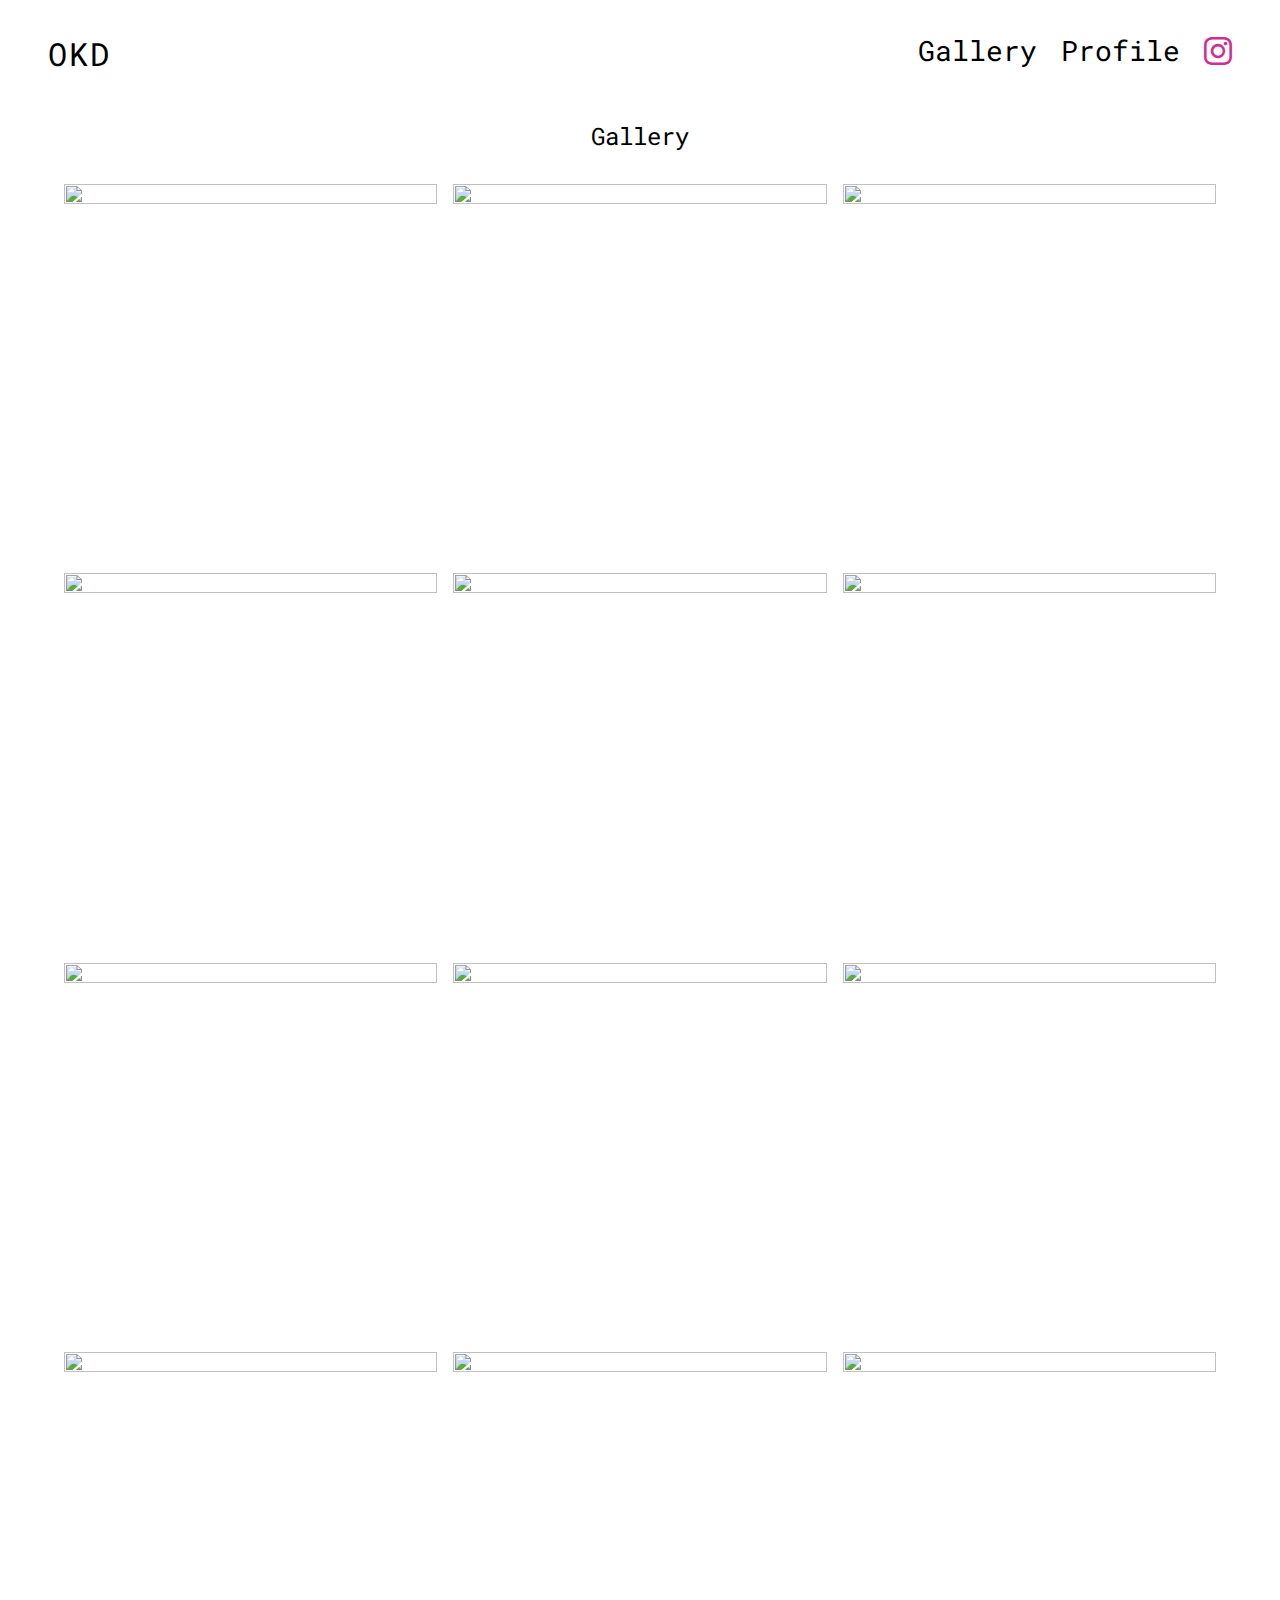
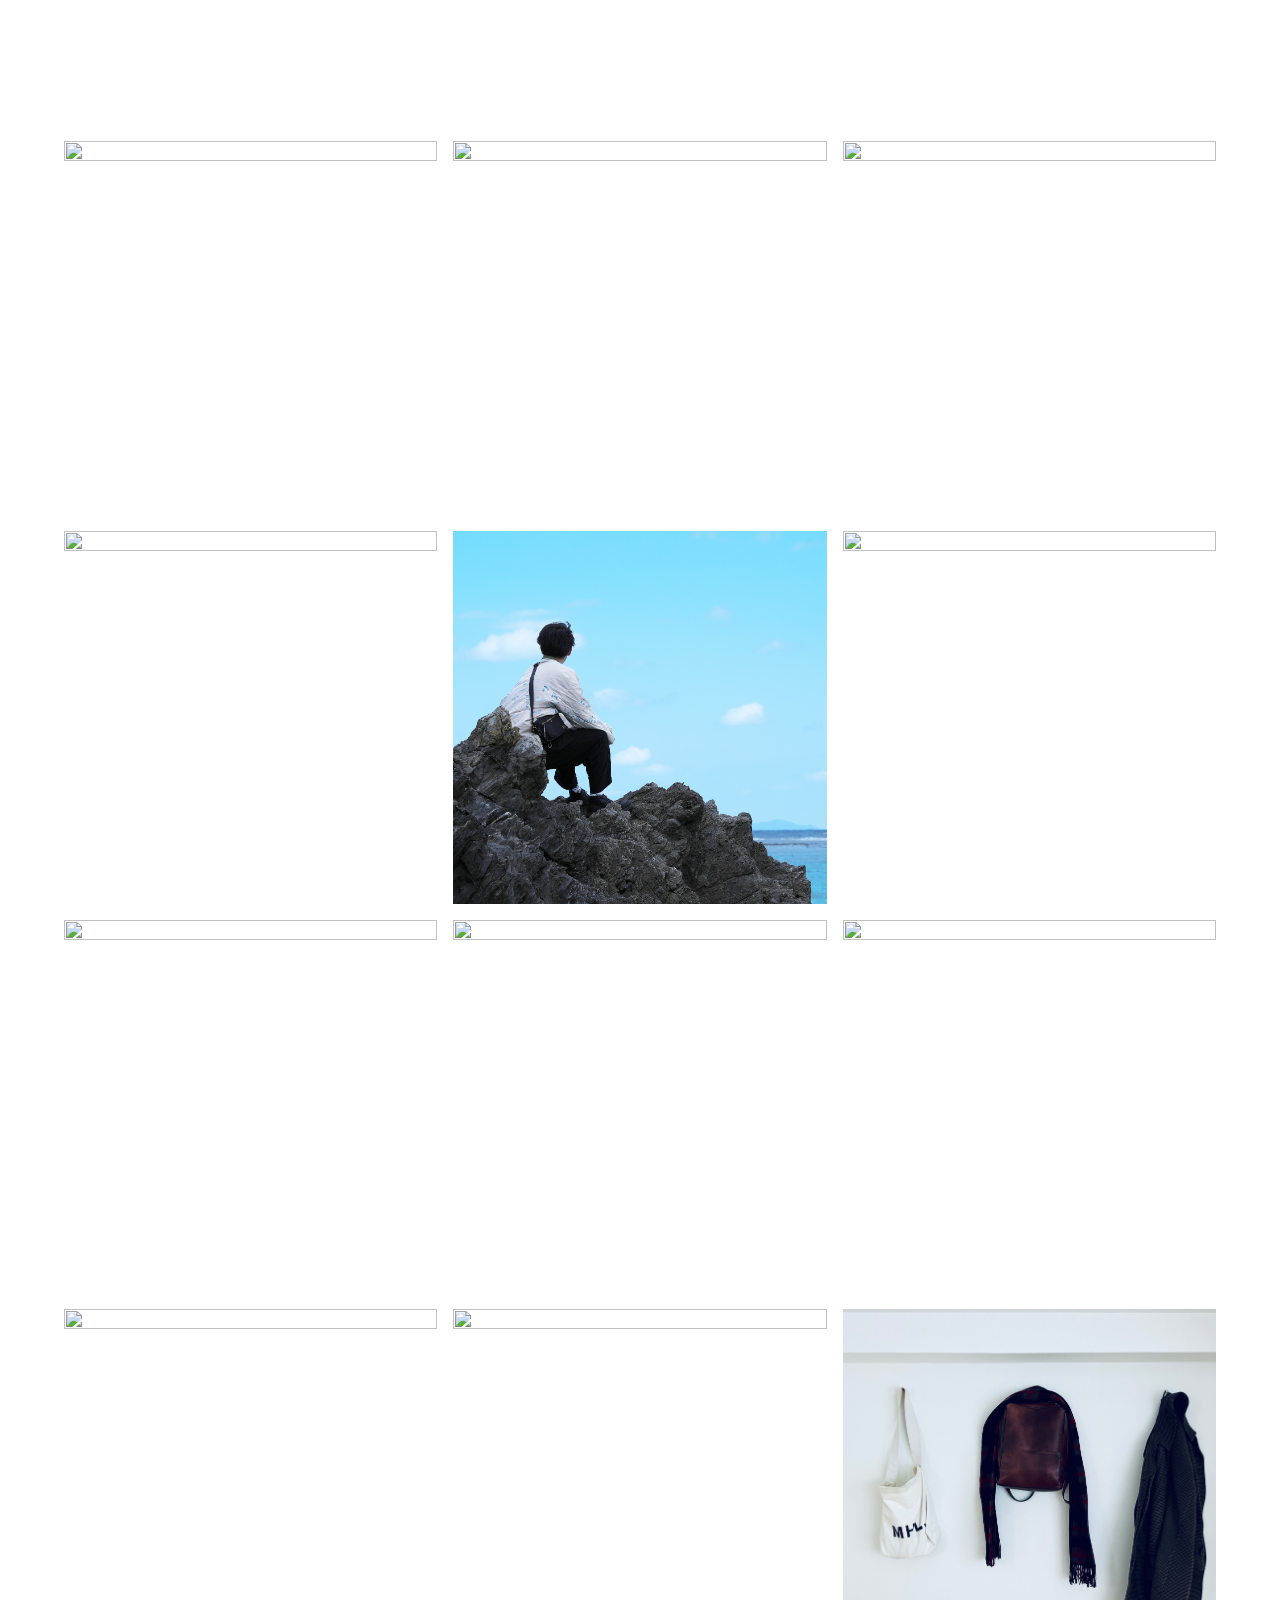
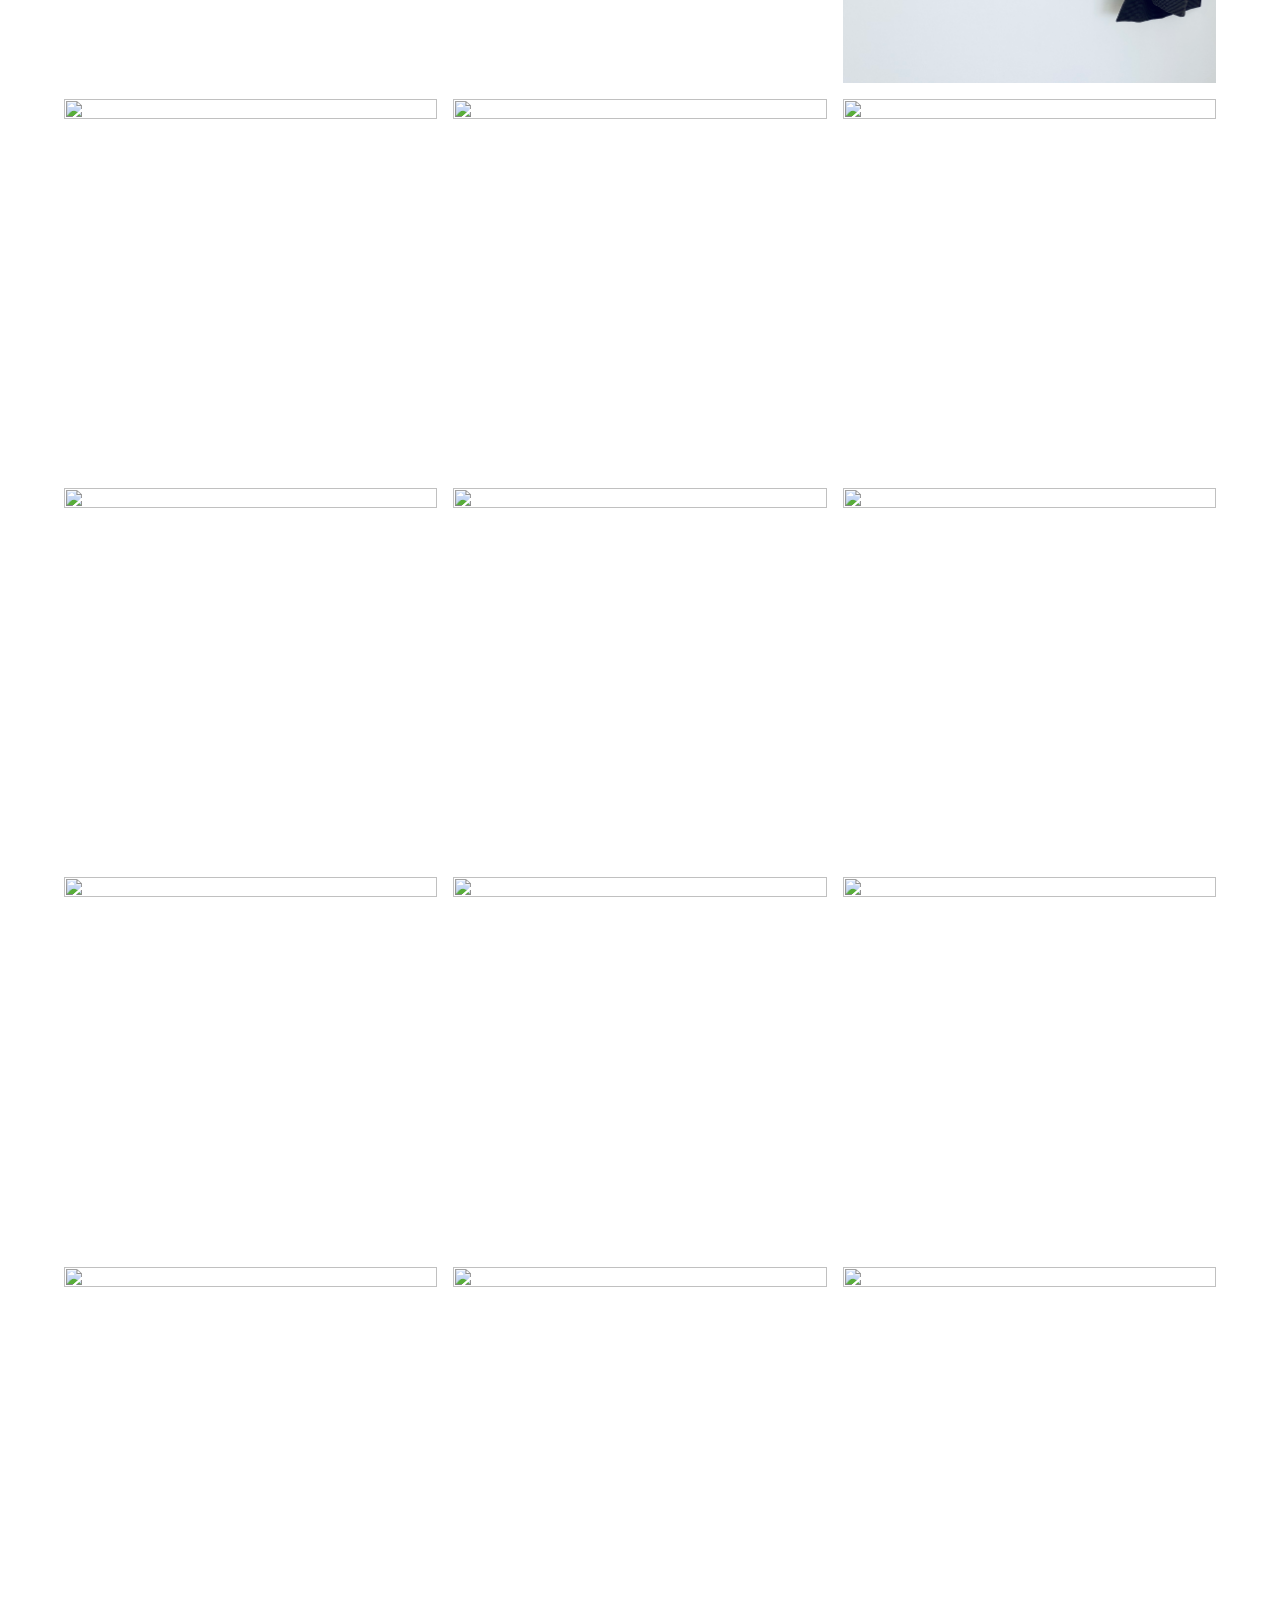
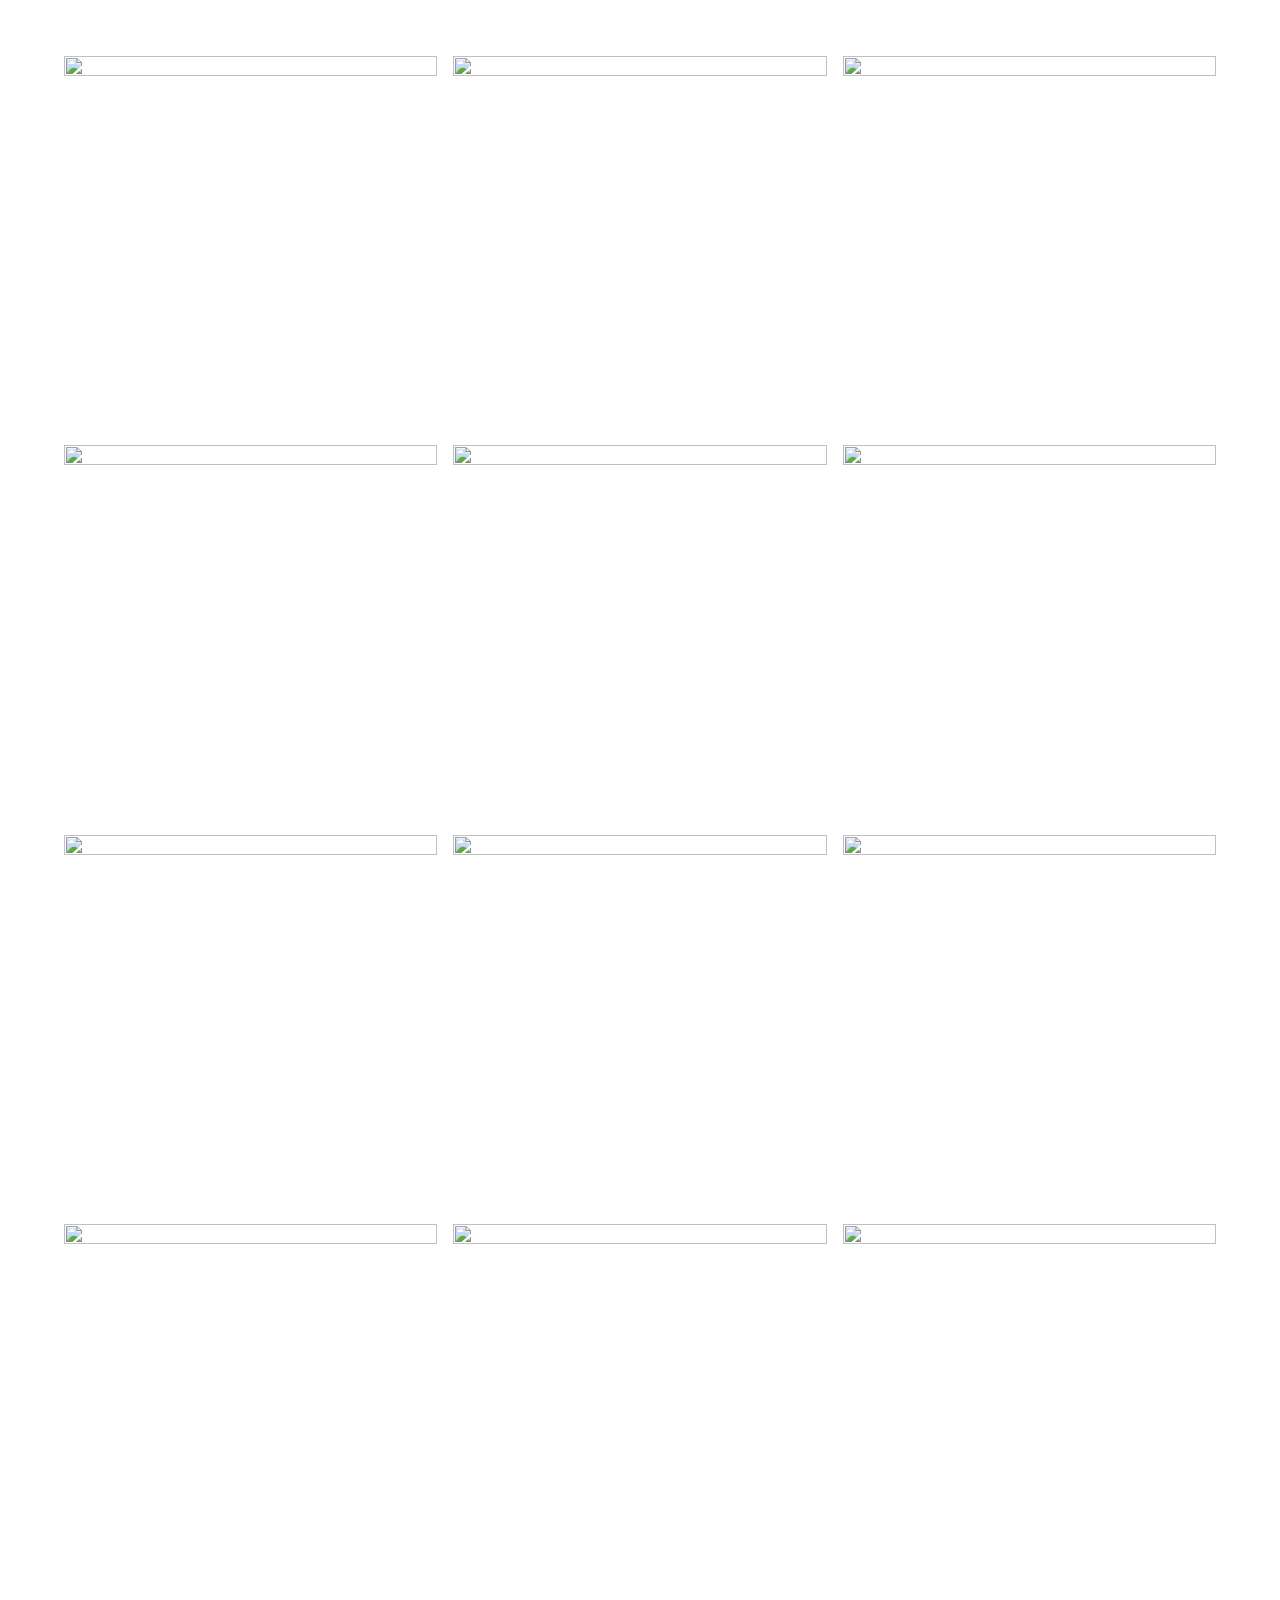
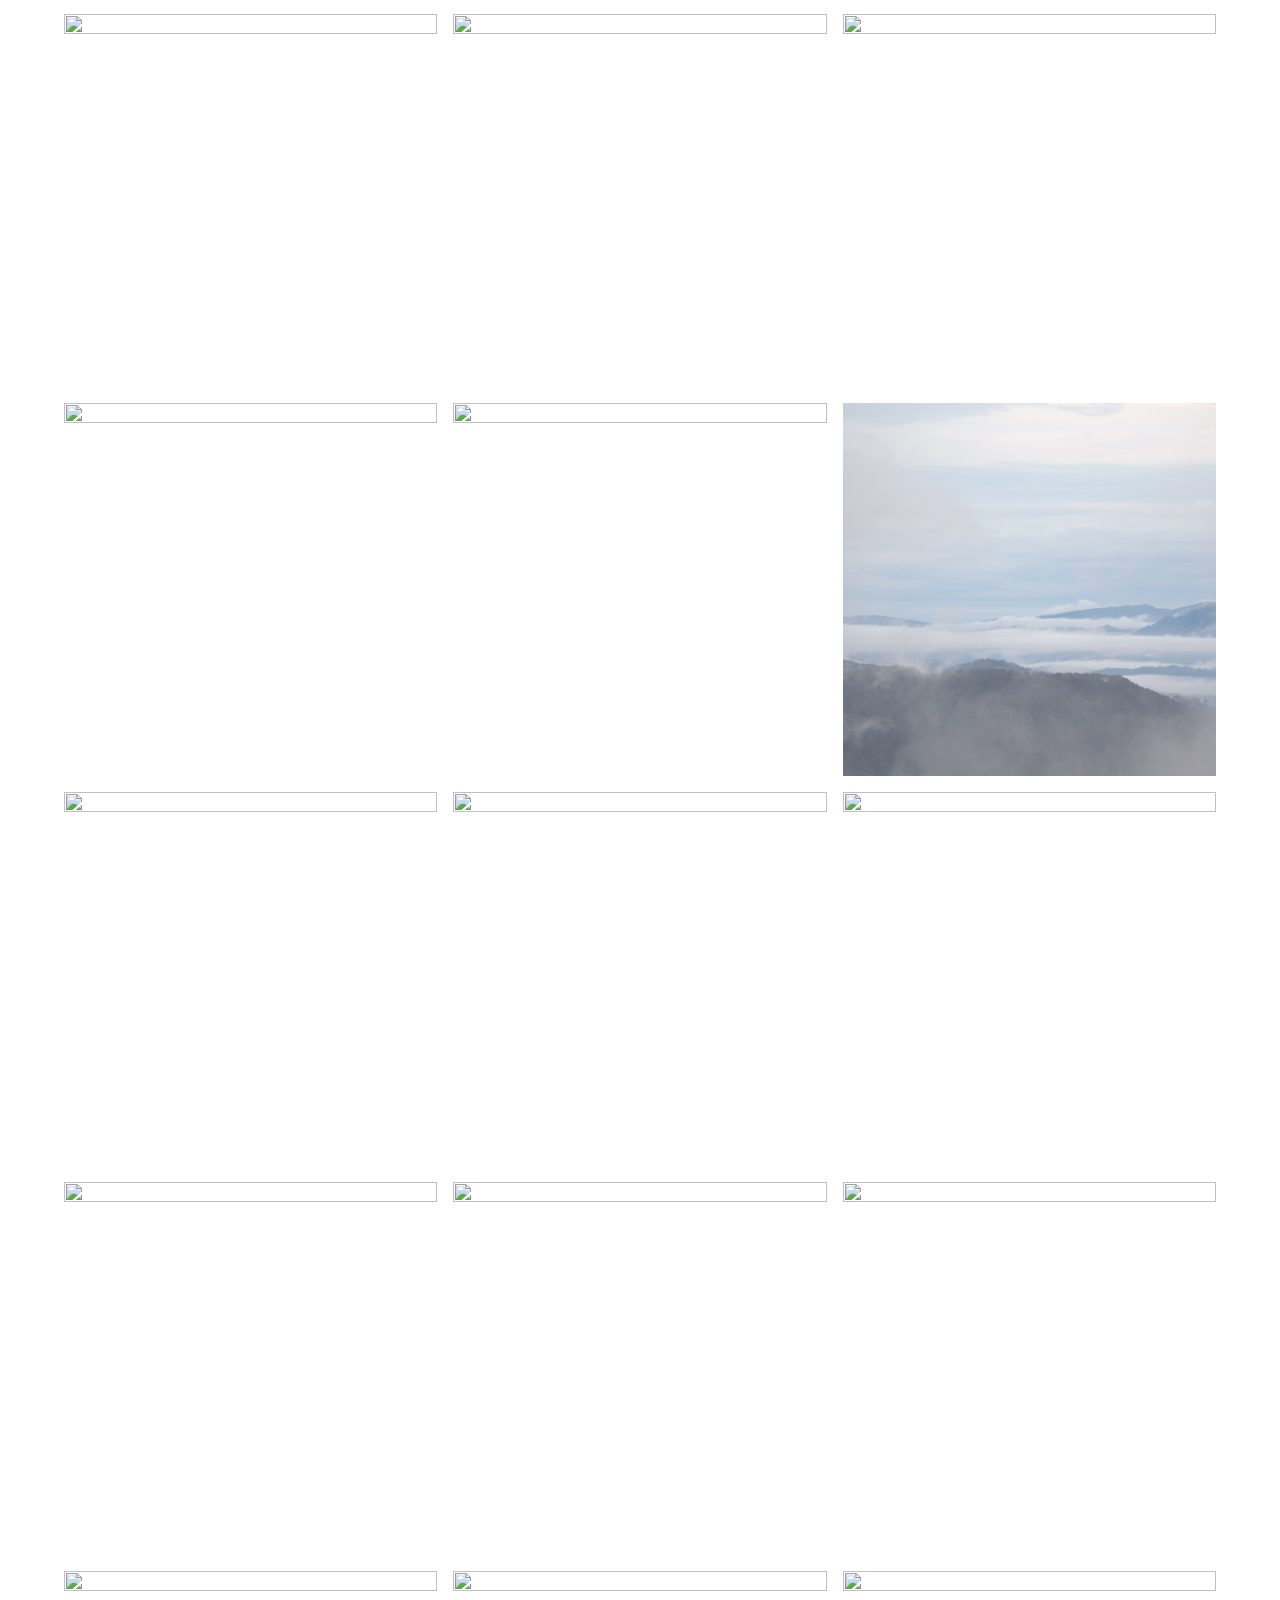
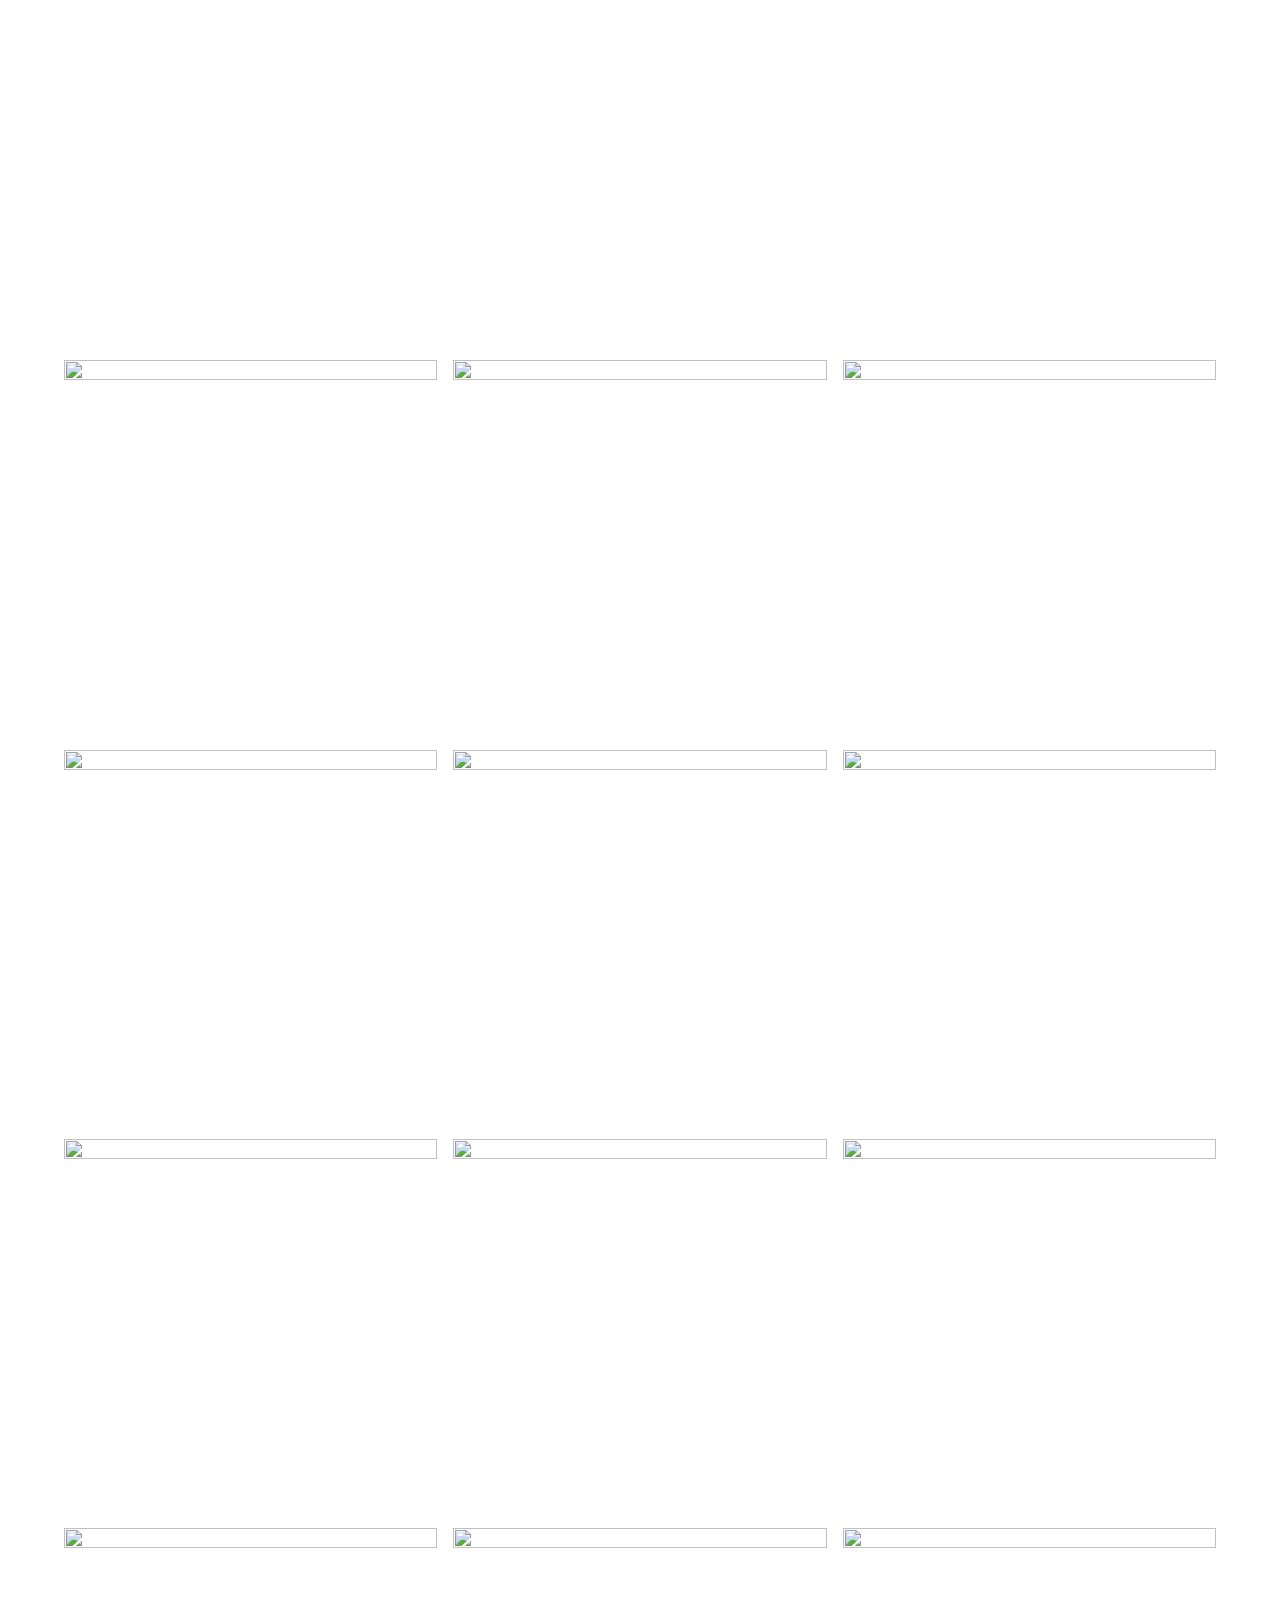
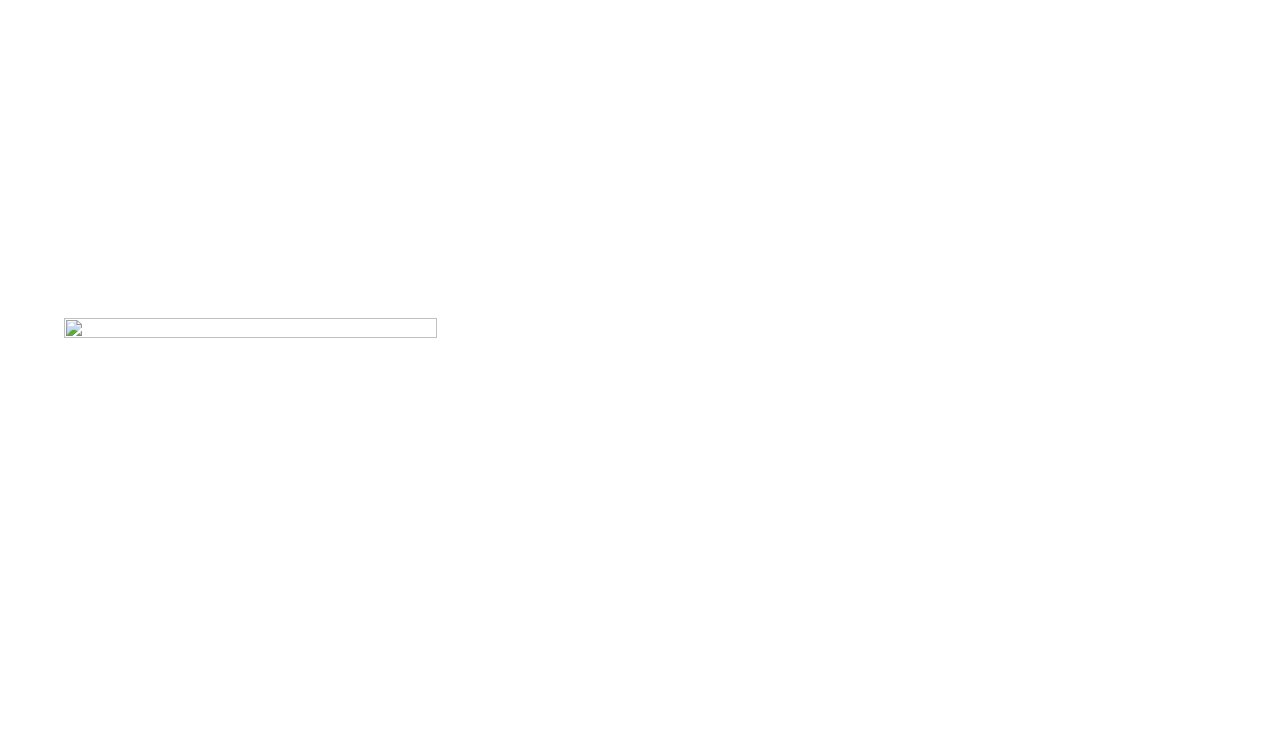
==== public/gallery.html @ 26d15e94 "Add files via upload" ====
<!DOCTYPE html>
<html lang="en">

<head>
    <meta charset="UTF-8">
    <meta http-equiv="X-UA-Compatible" content="IE=edge">
    <meta name="viewport" content="width=device-width, initial-scale=1.0">
    <link rel="stylesheet" href="https://cdn.jsdelivr.net/npm/bootstrap-icons@1.8.0/font/bootstrap-icons.css">
    <link rel="preconnect" href="https://fonts.googleapis.com">
    <link rel="preconnect" href="https://fonts.gstatic.com" crossorigin>
    <link
        href="https://fonts.googleapis.com/css2?family=Josefin+Sans&family=Roboto+Mono&family=Space+Grotesk&display=swap"
        rel="stylesheet">
    <link rel="stylesheet" href="../css/gallery.css">
    <title>OKD</title>
</head>

<body>
    <header>
        <a href="../index.html">OKD</a>
        <div class="header-right">
            <ul>
                <li><a href="gallery.html">Gallery</a></li>
                <li><a href="profile.html">Profile</a></li>
                <li><a href="https://www.instagram.com/ryogo____/" target="_blank"><i class="bi bi-instagram"></i></a>
                </li>
            </ul>
            <i class="bi bi-list" id="open"></i>
        </div>
    </header>
    <div class="overlay">
        <i class="bi bi-x" id="close"></i>
        <nav>
            <ul>
                <li><a href="gallery.html">Gallery</a></li>
                <li><a href="profile.html">Profile</a></li>
                <li><a href="https://www.instagram.com/ryogo____/" target="_blank">Instagram</a></li>
            </ul>
        </nav>
    </div>
    <div class="view-larger">
        <i class="bi bi-x" id="view-close"></i>
        <img id="img" src="">
    </div>
    <main>
        <div class="title">
            Gallery
        </div>
        <div class="items">
            <div class="item"><img src="../imgs/pic0.jpg"></div>
            <div class="item"><img src="../imgs/pic1.jpg"></div>
            <div class="item"><img src="../imgs/pic2.jpg"></div>
            <div class="item"><img src="../imgs/pic3.jpg"></div>
            <div class="item"><img src="../imgs/pic4.jpg"></div>
            <div class="item"><img src="../imgs/pic5.jpg"></div>
            <div class="item"><img src="../imgs/pic6.jpg"></div>
            <div class="item"><img src="../imgs/pic7.jpg"></div>
            <div class="item"><img src="../imgs/pic8.jpg"></div>
            <div class="item"><img src="../imgs/pic9.jpg"></div>
            <!-- <div class="item"><img src="../imgs/pic10.jpg"></div> -->
            <div class="item"><img src="../imgs/pic11.jpg"></div>
            <div class="item"><img src="../imgs/pic12.jpg"></div>
            <div class="item"><img src="../imgs/pic13.jpg"></div>
            <!-- <div class="item"><img src="../imgs/pic14.jpg"></div> -->
            <div class="item"><img src="../imgs/pic15.jpg"></div>
            <div class="item"><img src="../imgs/pic16.jpg"></div>
            <div class="item"><img src="../imgs/pic17.jpg"></div>
            <div class="item"><img src="../imgs/pic18.jpg"></div>
            <div class="item"><img src="../imgs/pic19.jpg"></div>
            <div class="item"><img src="../imgs/pic20.jpg"></div>
            <div class="item"><img src="../imgs/pic21.jpg"></div>
            <div class="item"><img src="../imgs/pic22.jpg"></div>
            <div class="item"><img src="../imgs/pic23.jpg"></div>
            <div class="item"><img src="../imgs/pic24.jpg"></div>
            <div class="item"><img src="../imgs/pic25.jpg"></div>
            <div class="item"><img src="../imgs/pic26.jpg"></div>
            <!-- <div class="item"><img src="../imgs/pic27.jpg"></div> -->
            <div class="item"><img src="../imgs/pic28.jpg"></div>
            <div class="item"><img src="../imgs/pic29.jpg"></div>
            <div class="item"><img src="../imgs/pic30.jpg"></div>
            <div class="item"><img src="../imgs/pic31.jpg"></div>
            <div class="item"><img src="../imgs/pic32.jpg"></div>
            <div class="item"><img src="../imgs/pic33.jpg"></div>
            <div class="item"><img src="../imgs/pic34.jpg"></div>
            <div class="item"><img src="../imgs/pic35.jpg"></div>
            <div class="item"><img src="../imgs/pic36.jpg"></div>
            <div class="item"><img src="../imgs/pic37.jpg"></div>
            <div class="item"><img src="../imgs/pic38.jpg"></div>
            <!-- <div class="item"><img src="../imgs/pic39.jpg"></div> -->
            <div class="item"><img src="../imgs/pic40.jpg"></div>
            <div class="item"><img src="../imgs/pic41.jpg"></div>
            <div class="item"><img src="../imgs/pic42.jpg"></div>
            <div class="item"><img src="../imgs/pic43.jpg"></div>
            <div class="item"><img src="../imgs/pic44.jpg"></div>
            <div class="item"><img src="../imgs/pic45.jpg"></div>
            <div class="item"><img src="../imgs/pic46.jpg"></div>
            <div class="item"><img src="../imgs/pic47.jpg"></div>
            <!-- <div class="item"><img src="../imgs/pic48.jpg"></div> -->
            <div class="item"><img src="../imgs/pic49.jpg"></div>
            <div class="item"><img src="../imgs/pic50.jpg"></div>
            <div class="item"><img src="../imgs/pic51.jpg"></div>
            <div class="item"><img src="../imgs/pic52.jpg"></div>
            <div class="item"><img src="../imgs/pic53.jpg"></div>
            <div class="item"><img src="../imgs/pic54.jpg"></div>
            <div class="item"><img src="../imgs/pic55.jpg"></div>
            <div class="item"><img src="../imgs/pic56.jpg"></div>
            <div class="item"><img src="../imgs/pic57.jpg"></div>
            <!-- <div class="item"><img src="../imgs/pic58.jpg"></div> -->
            <div class="item"><img src="../imgs/pic59.jpg"></div>
            <div class="item"><img src="../imgs/pic60.jpg"></div>
            <div class="item"><img src="../imgs/pic61.jpg"></div>
            <div class="item"><img src="../imgs/pic62.jpg"></div>
            <div class="item"><img src="../imgs/pic63.jpg"></div>
            <div class="item"><img src="../imgs/pic64.jpg"></div>
            <div class="item"><img src="../imgs/pic65.jpg"></div>
            <div class="item"><img src="../imgs/pic66.jpg"></div>
            <div class="item"><img src="../imgs/pic67.jpg"></div>
            <div class="item"><img src="../imgs/pic68.jpg"></div>
            <div class="item"><img src="../imgs/pic69.jpg"></div>
            <div class="item"><img src="../imgs/pic70.jpg"></div>
            <div class="item"><img src="../imgs/pic71.jpg"></div>
            <div class="item"><img src="../imgs/pic72.jpg"></div>
            <div class="item"><img src="../imgs/pic73.jpg"></div>
            <div class="item"><img src="../imgs/pic74.jpg"></div>
            <div class="item"><img src="../imgs/pic75.jpg"></div>
            <div class="item"><img src="../imgs/pic76.jpg"></div>
            <div class="item"><img src="../imgs/pic77.jpg"></div>
            <div class="item"><img src="../imgs/pic78.jpg"></div>
            <div class="item"><img src="../imgs/pic79.jpg"></div>
            <div class="item"><img src="../imgs/pic80.jpg"></div>
            <div class="item"><img src="../imgs/pic81.jpg"></div>
        </div>
    </main>
    <script src="../js/gallery.js"></script>
</body>

</html>
---- css/gallery.css ----
@charset "utf-8";

/* common */

* {
    margin: 0;
    box-sizing: border-box;
    list-style: none;
    text-decoration: none;
    color: black;
    padding: 0;
    /* background: #ebe5e5; */
}

body {
    font-family: 'Roboto Mono', monospace;
}

/* header */

header a,
header i {
    font-size: 32px;
}

header {
    height: 120px;
    padding: 32px 48px;
    display: flex;
    justify-content: space-between;
}

.header-right ul a,
.header-right ul i {
    font-size: 28px;
}

header>a {
    letter-spacing: 2px;
}

/* .bi-list {
    border-radius: 71px;
    box-shadow: 13px 13px 26px #cac5c5, -13px -13px 26px #fff;
} */

/* overlay */

.overlay {
    position: fixed;
    top: 0;
    bottom: 0;
    right: 0;
    left: 0;
    background: rgba(255, 255, 255, 0.95);
    text-align: center;
    padding: 64px;
    z-index: 2;
    opacity: 0;
    pointer-events: none;
}

.overlay.show {
    opacity: 1;
    pointer-events: auto;
}

.overlay #close {
    position: absolute;
    top: 16px;
    right: 16px;
    font-size: 48px;
    cursor: pointer;
}

#open.hide {
    display: none;
}

ul {
    margin-top: 128px;
    font-size: 24px;
}

li+li {
    margin-top: 32px;
}

.overlay li {
    opacity: 0;
    transform: translateY(16px);
    transition: opacity .3s, transform .3s;
}

.overlay.show li {
    opacity: 1;
    transform: none;
}

.overlay.show li:nth-child(1) {
    transition-delay: .1s;
}

.overlay.show li:nth-child(2) {
    transition-delay: .2s;
}

.overlay.show li:nth-child(3) {
    transition-delay: .3s;
}

/* pc-menu */
.header-right>ul {
    display: none;
}

/* view larger */
.view-larger {
    display: flex;
    justify-content: center;
    align-items: center;
    position: fixed;
    top: 0;
    bottom: 0;
    right: 0;
    left: 0;
    background: rgba(255, 255, 255, 0.95);
    text-align: center;
    padding: 16px;
    z-index: 2;
    opacity: 0;
    pointer-events: none;
}

.view-larger.show {
    opacity: 1;
    pointer-events: auto;
}

.view-larger img {
    width: 100%;
    cursor: pointer;
}

.view-larger #view-close {
    position: absolute;
    top: 16px;
    right: 16px;
    font-size: 48px;
    cursor: pointer;
}

/* main */
.title {
    text-align: center;
    font-size: 24px;
}

.items {
    display: grid;
    grid-template-columns: 1fr 1fr 1fr;
    gap: 1px;
    padding: 32px 0;
}

.items img {
    width: 100%;
    aspect-ratio: 1 / 1;
    object-fit: cover;
    vertical-align: bottom;
}

.item:hover {
    opacity: 0.8;
}

@media (width >=800px) {
    .header-right>ul {
        display: flex;
    }

    #open,
    #close {
        display: none;
    }

    ul,
    li {
        margin: 0;
        padding: 0;
    }

    li+li {
        margin-top: 0;
        margin-left: 24px;
    }

    .bi-instagram {
        color: #CF2E92;
    }

    main {
        width: calc(100% - 128px);
        margin: 0 auto;
        padding-bottom: 32px;
        max-width: 1200px;
    }

    li:hover {
        opacity: 0.5;
    }

    .items {
        gap: 16px;
    }

    .view-larger img {
        max-width: 1600px;
    }
}
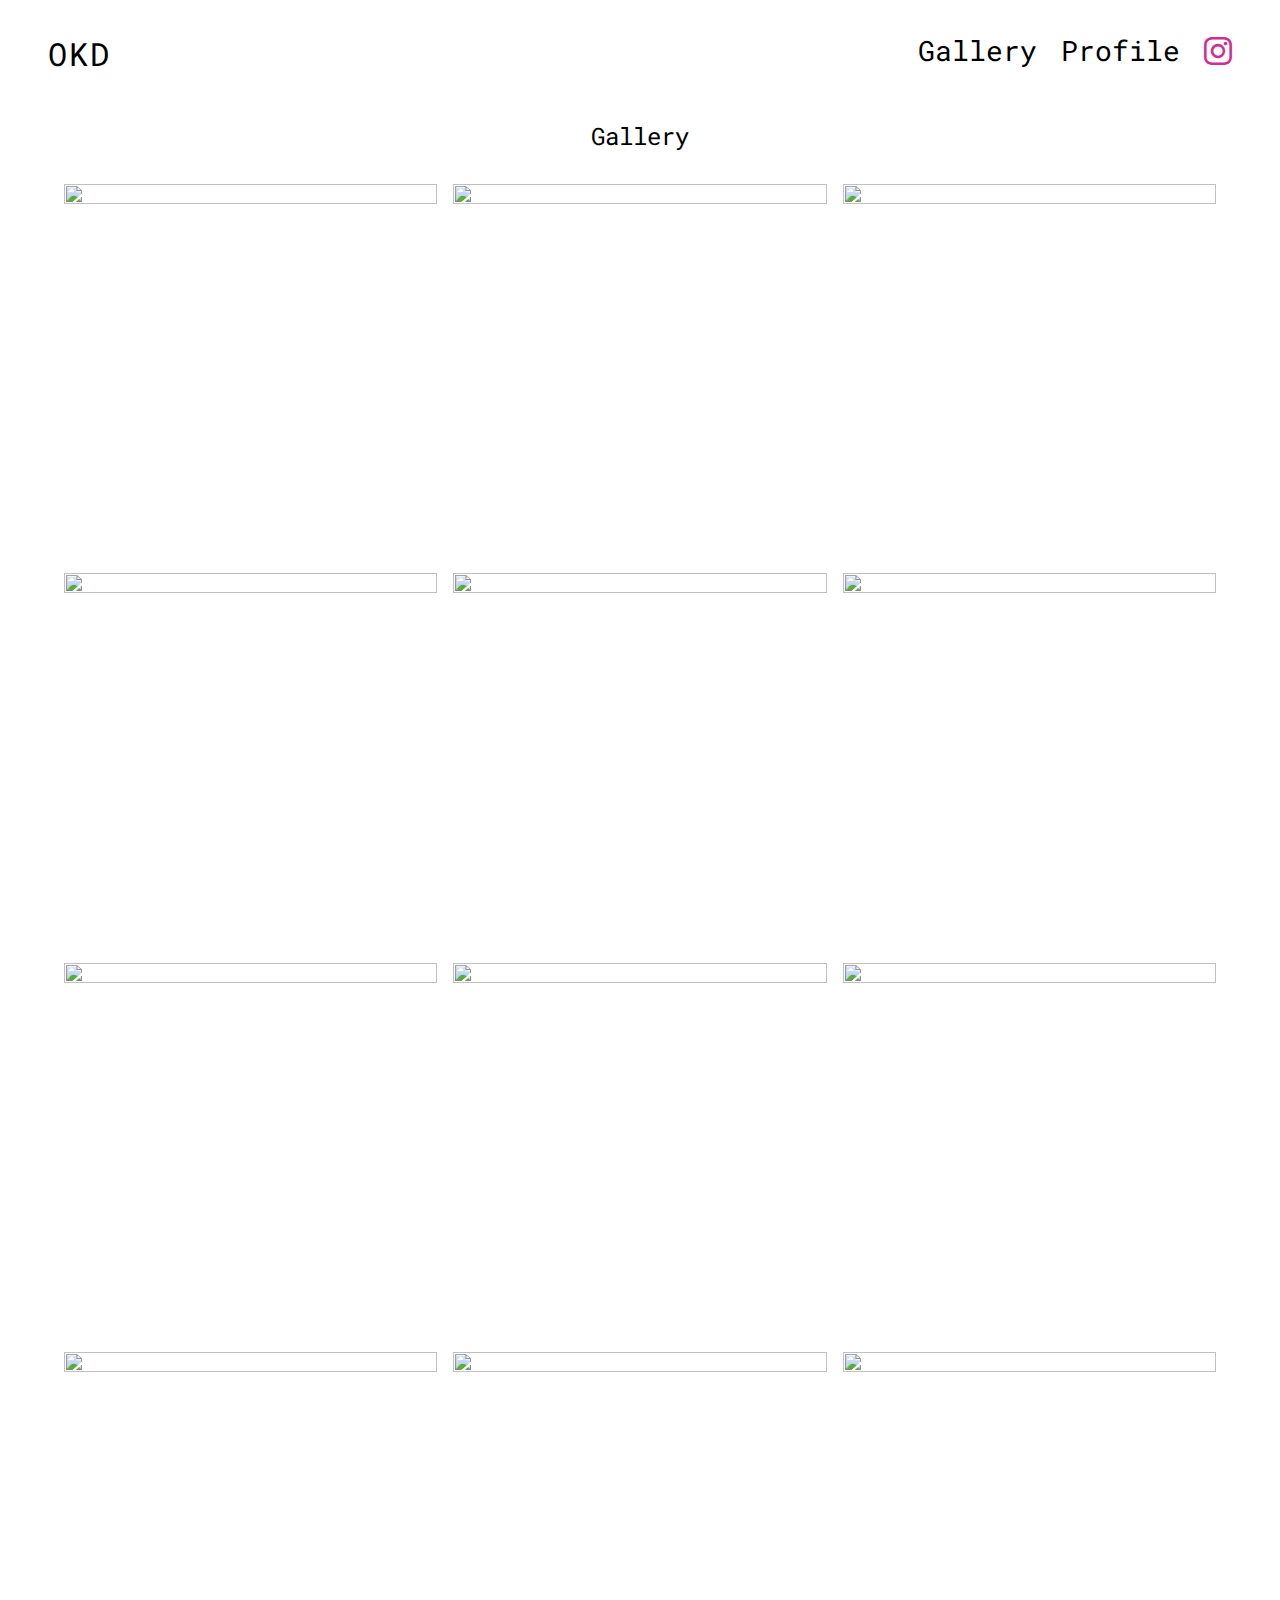
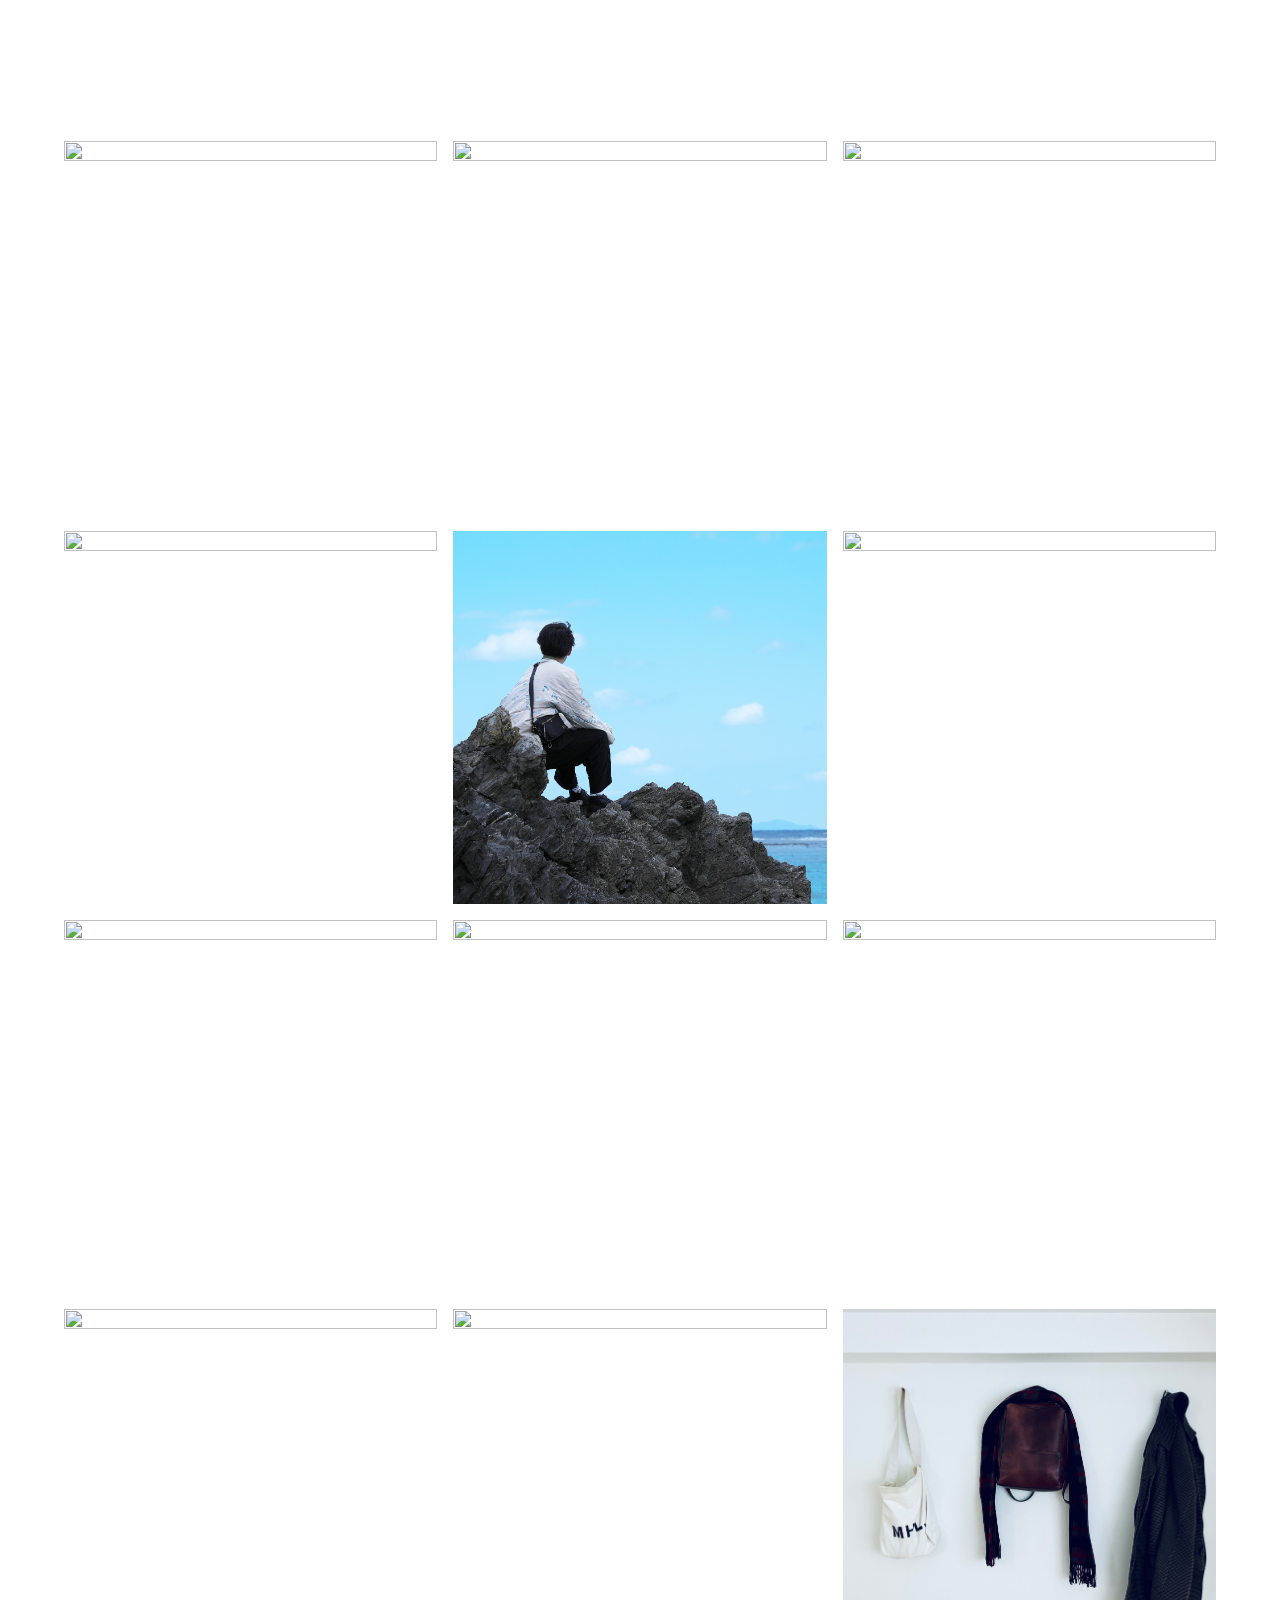
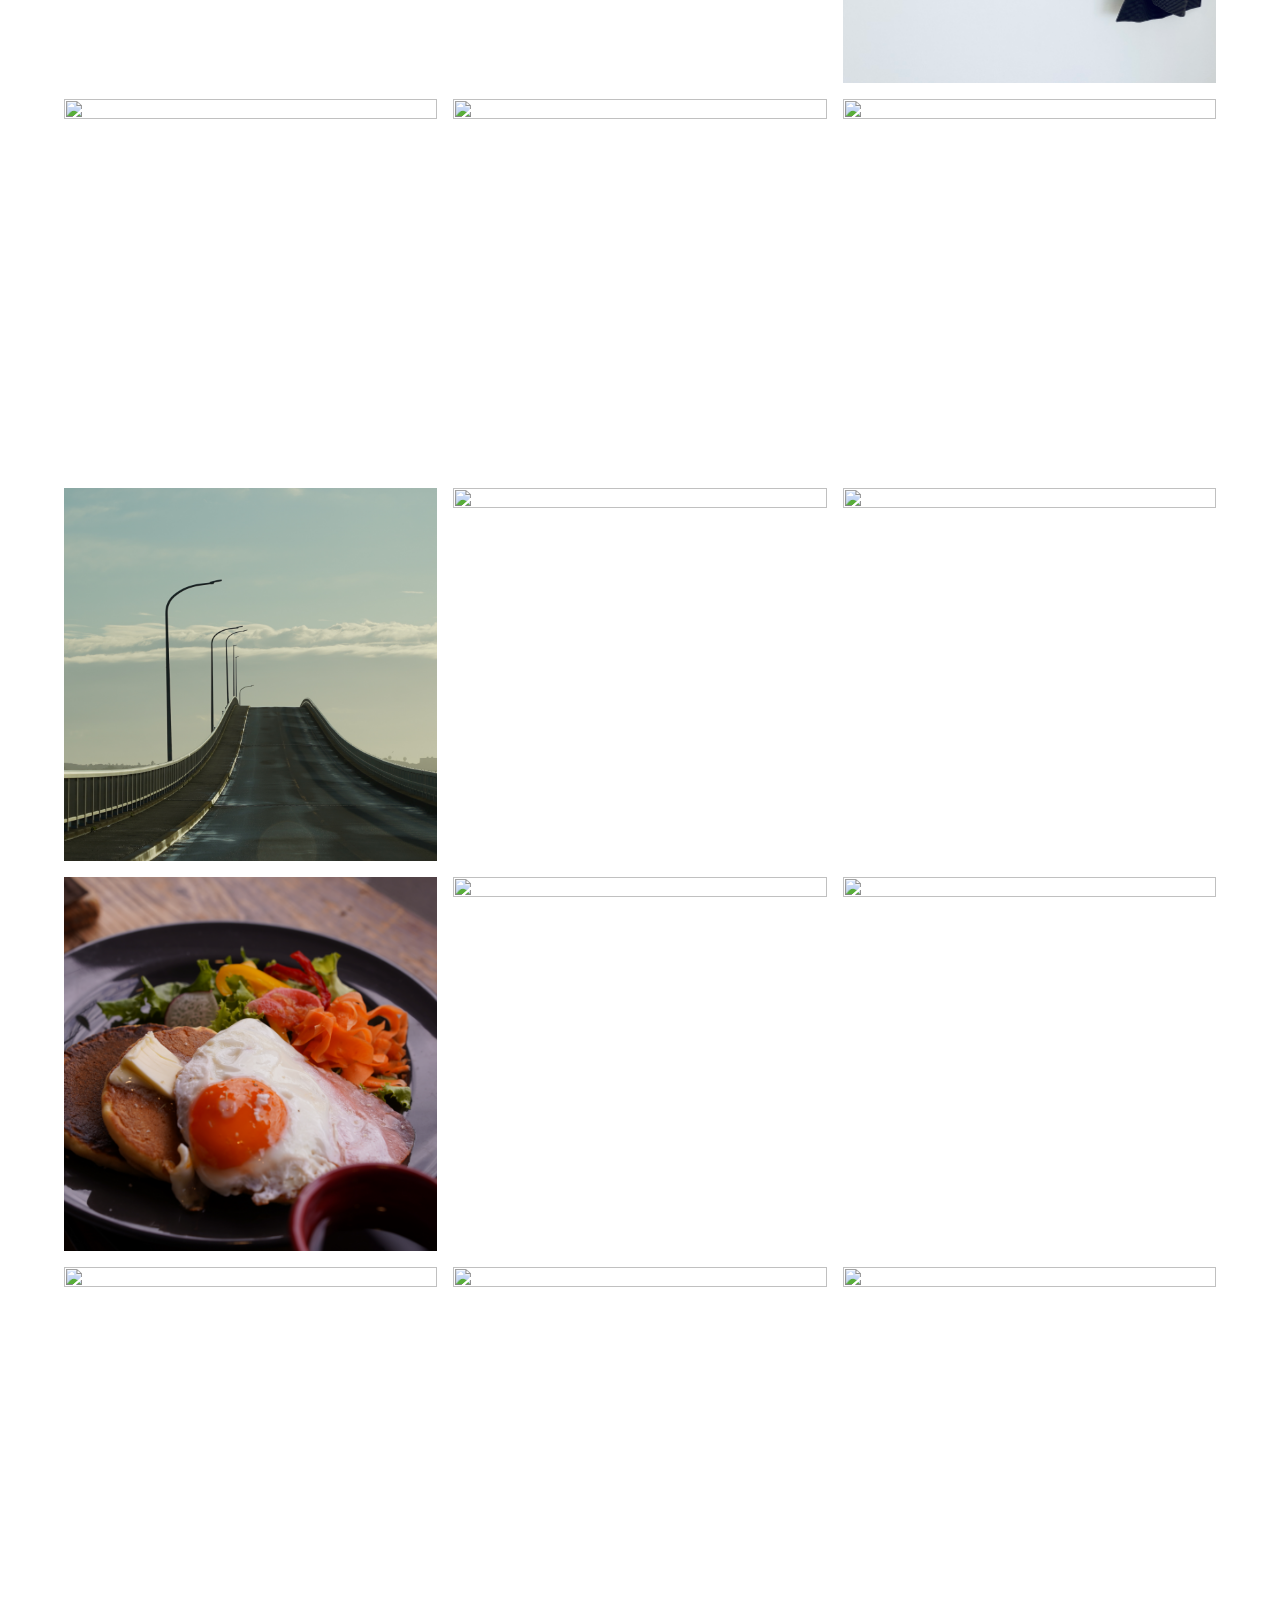
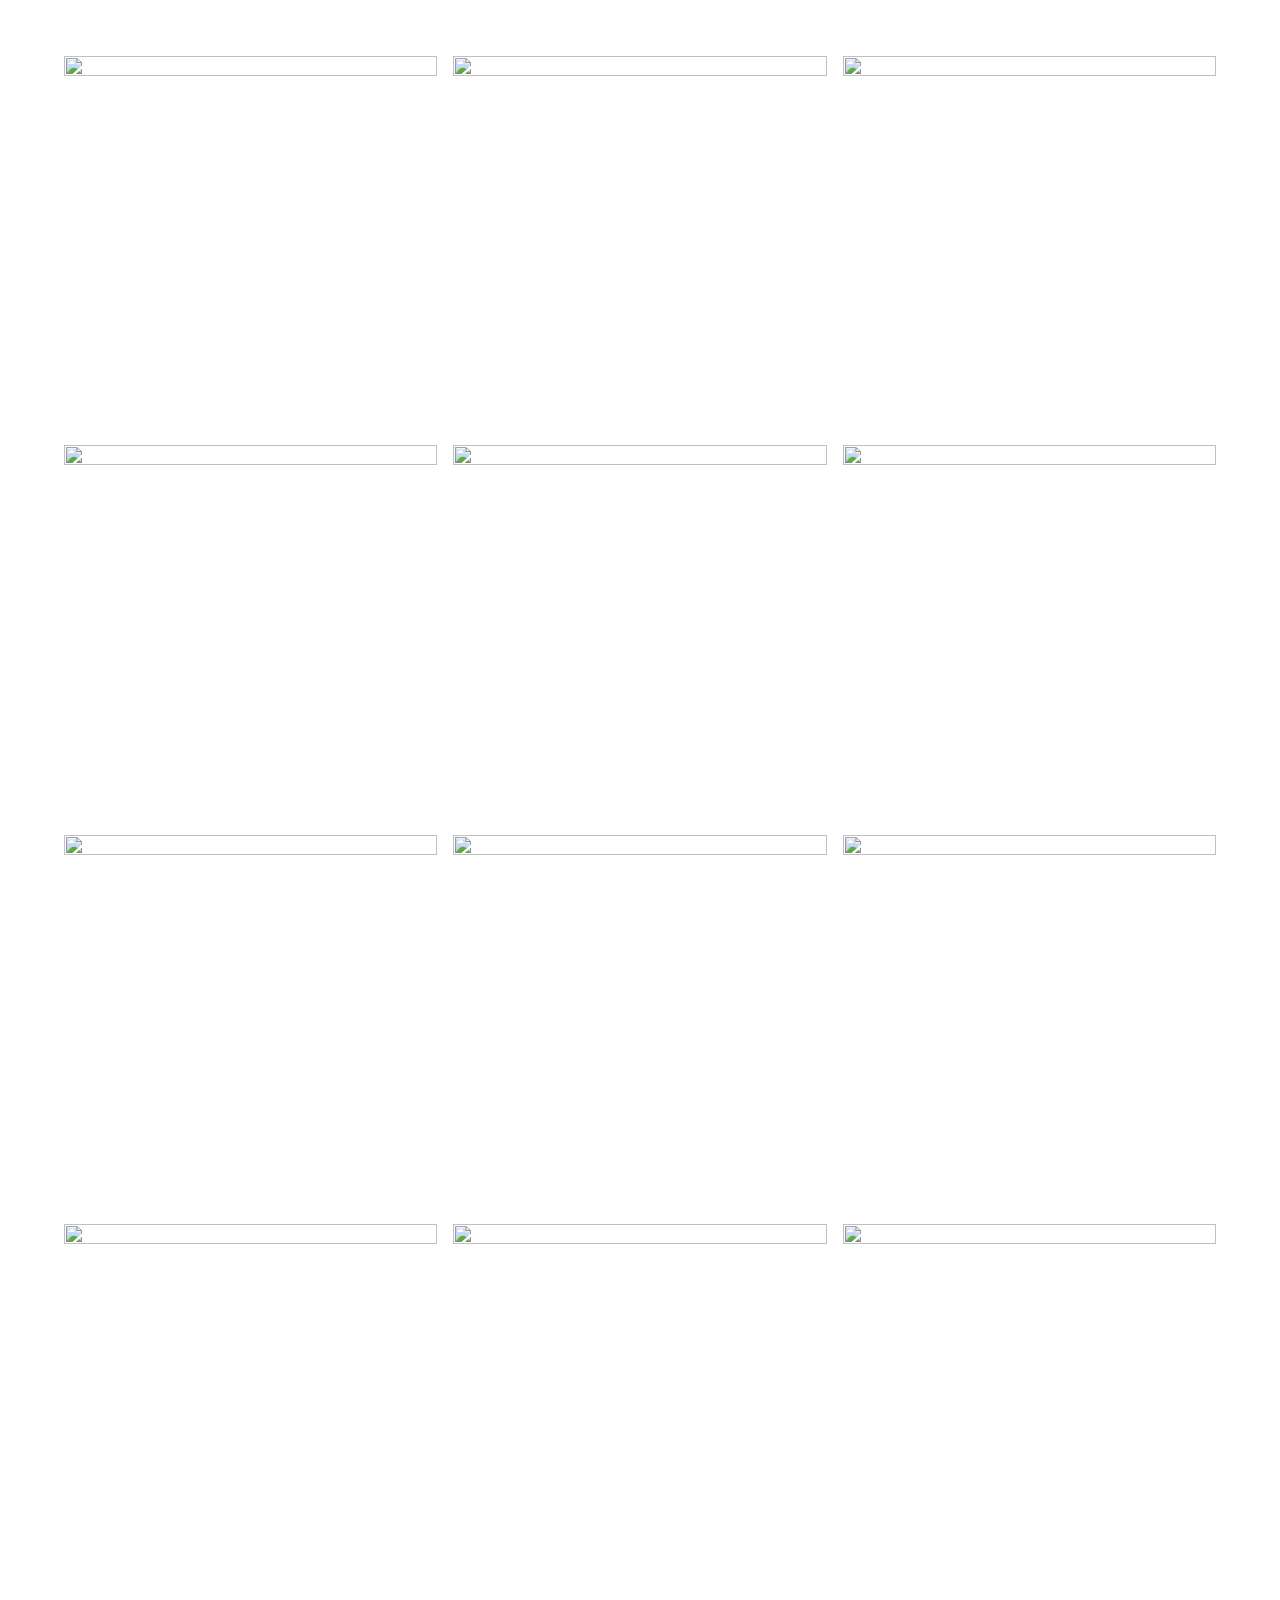
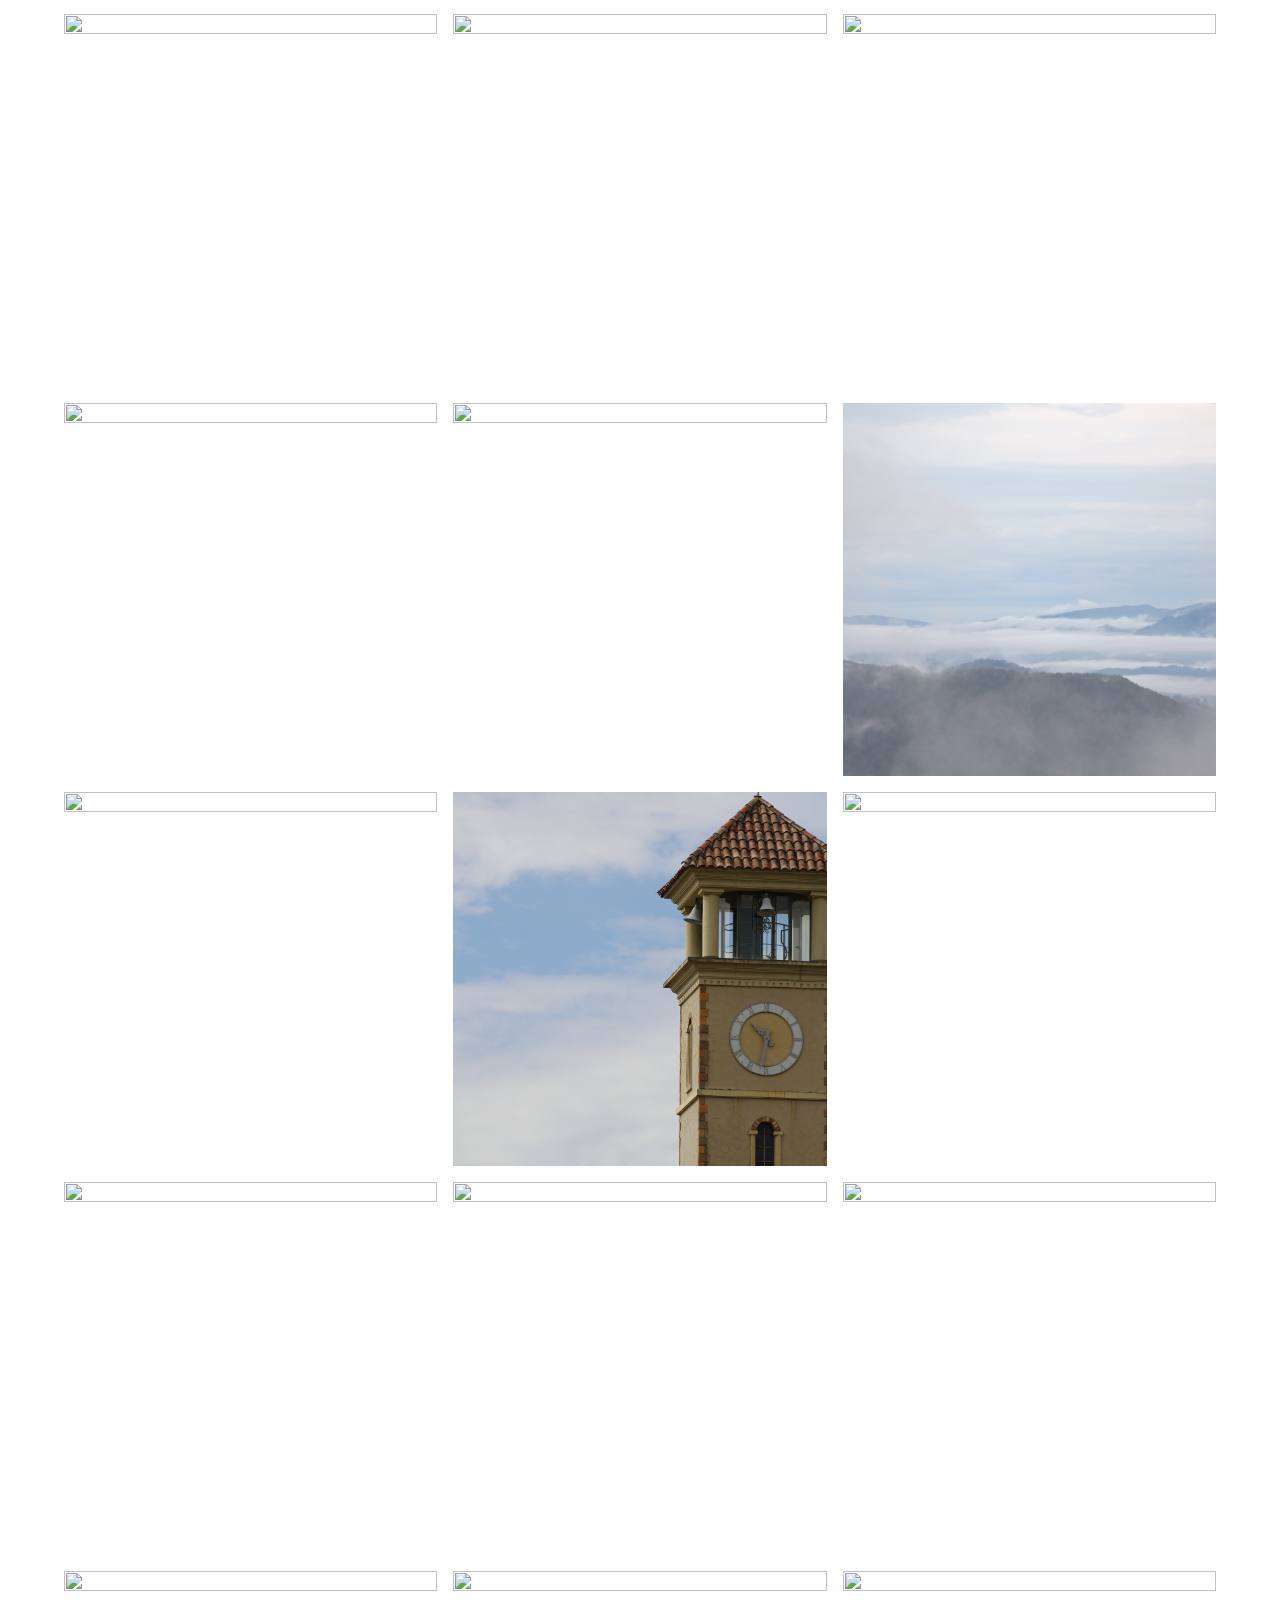
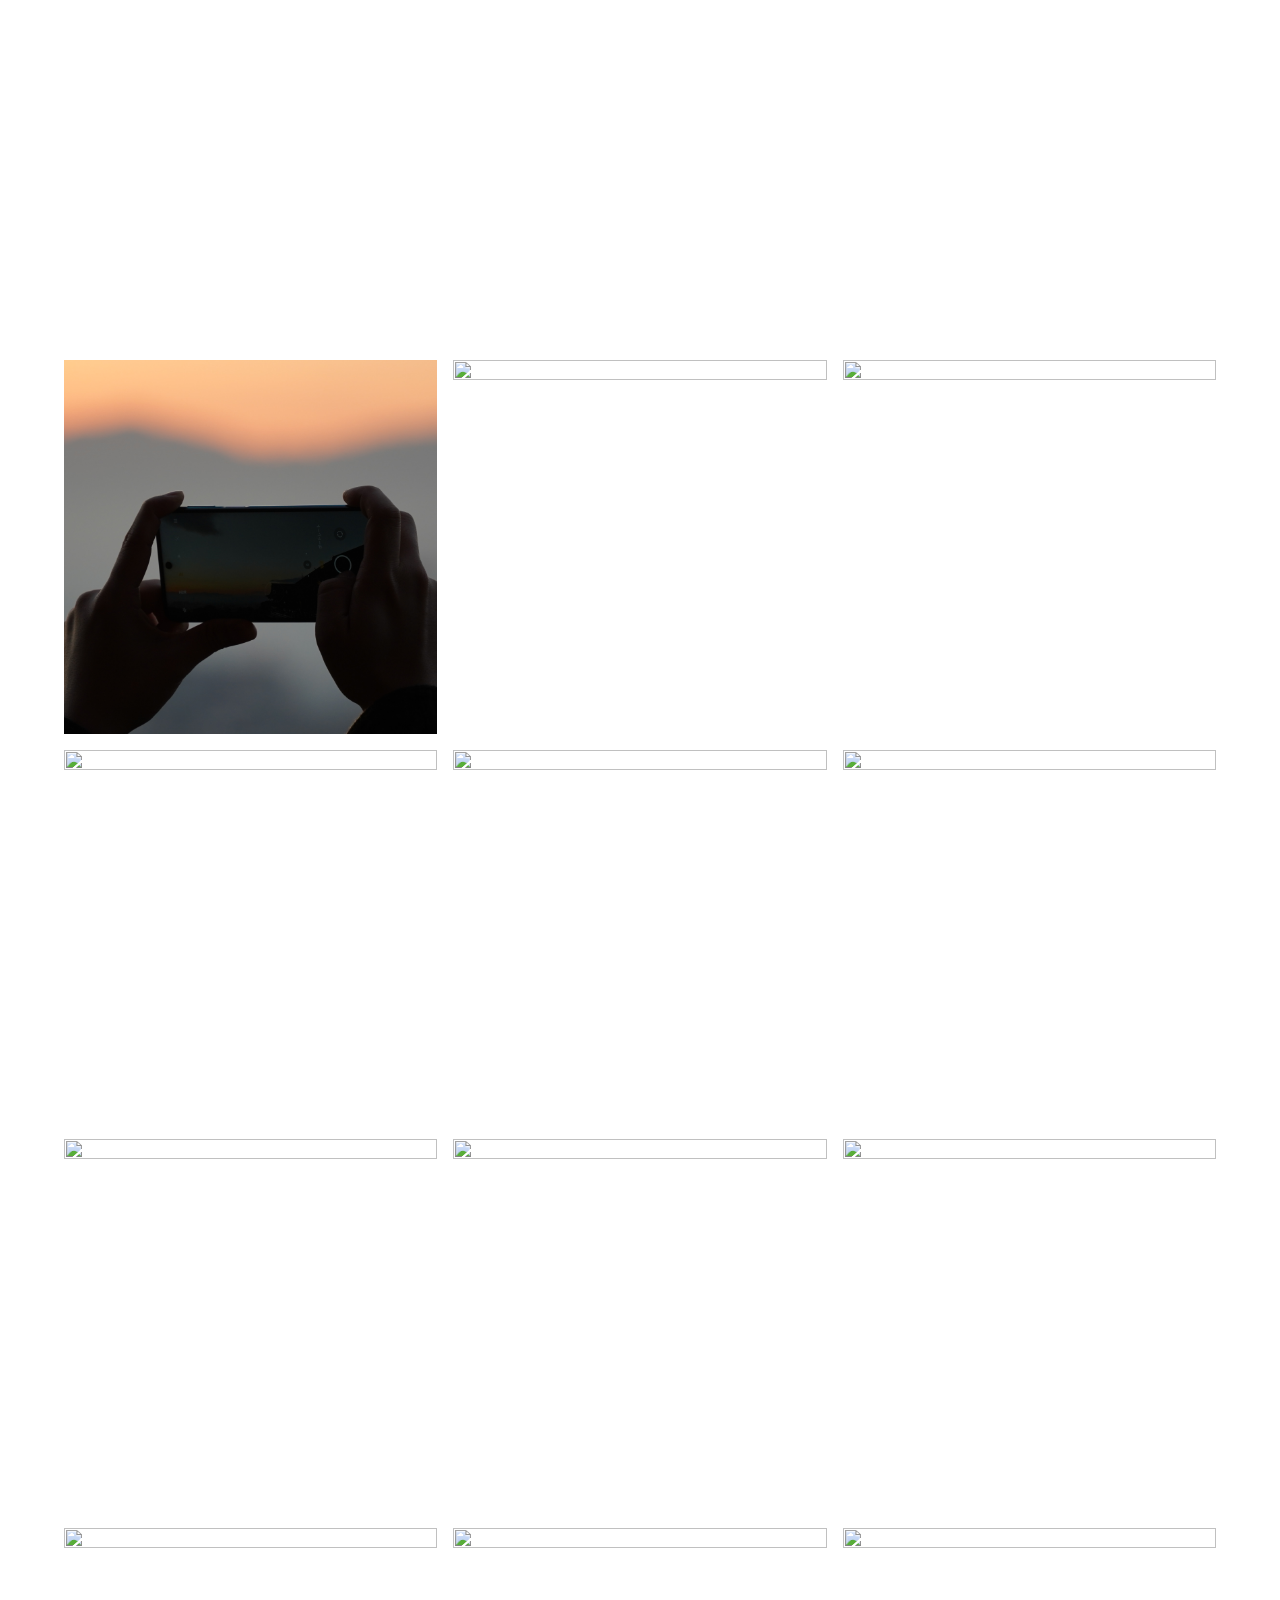
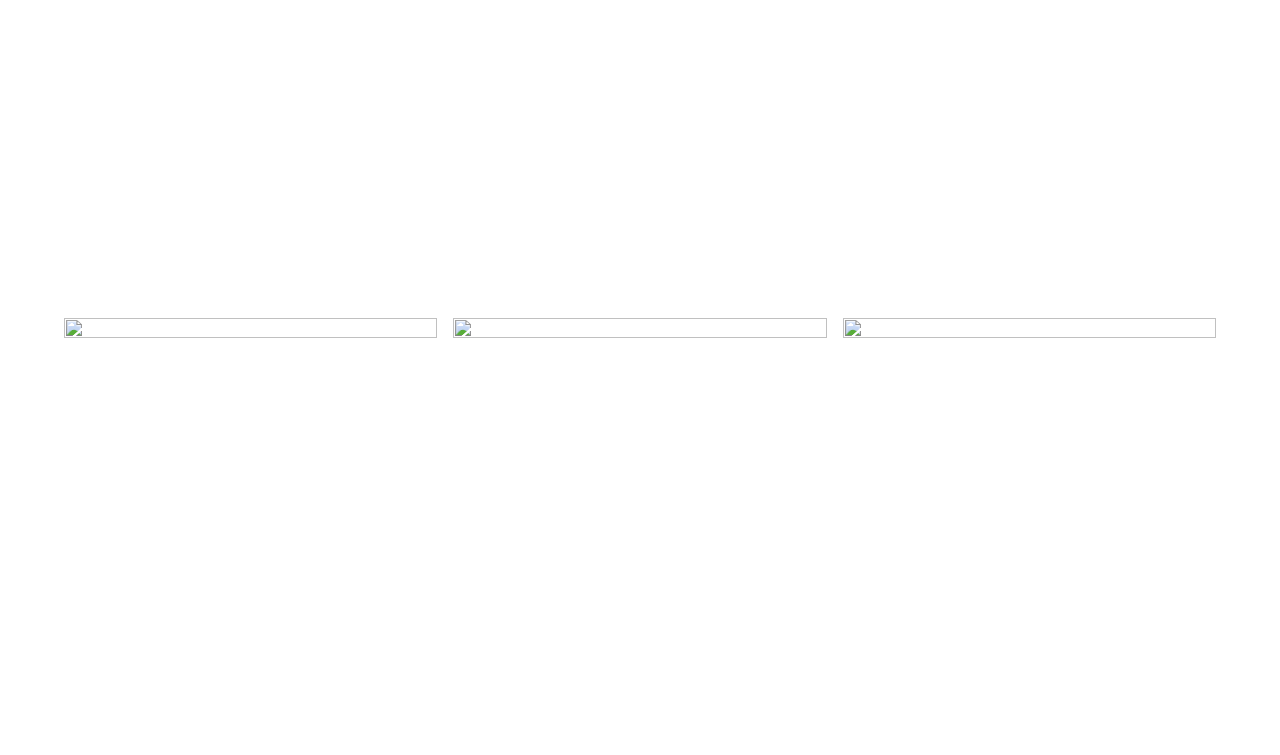
==== commit 48f5bffb: "Update gallery.html" ====
--- a/public/gallery.html
+++ b/public/gallery.html
@@ -73,65 +73,67 @@
             <div class="item"><img src="../imgs/pic23.jpg"></div>
             <div class="item"><img src="../imgs/pic24.jpg"></div>
             <div class="item"><img src="../imgs/pic25.jpg"></div>
-            <div class="item"><img src="../imgs/pic26.jpg"></div>
-            <!-- <div class="item"><img src="../imgs/pic27.jpg"></div> -->
-            <div class="item"><img src="../imgs/pic28.jpg"></div>
-            <div class="item"><img src="../imgs/pic29.jpg"></div>
-            <div class="item"><img src="../imgs/pic30.jpg"></div>
-            <div class="item"><img src="../imgs/pic31.jpg"></div>
-            <div class="item"><img src="../imgs/pic32.jpg"></div>
-            <div class="item"><img src="../imgs/pic33.jpg"></div>
-            <div class="item"><img src="../imgs/pic34.jpg"></div>
-            <div class="item"><img src="../imgs/pic35.jpg"></div>
-            <div class="item"><img src="../imgs/pic36.jpg"></div>
-            <div class="item"><img src="../imgs/pic37.jpg"></div>
-            <div class="item"><img src="../imgs/pic38.jpg"></div>
-            <!-- <div class="item"><img src="../imgs/pic39.jpg"></div> -->
-            <div class="item"><img src="../imgs/pic40.jpg"></div>
-            <div class="item"><img src="../imgs/pic41.jpg"></div>
-            <div class="item"><img src="../imgs/pic42.jpg"></div>
-            <div class="item"><img src="../imgs/pic43.jpg"></div>
-            <div class="item"><img src="../imgs/pic44.jpg"></div>
-            <div class="item"><img src="../imgs/pic45.jpg"></div>
-            <div class="item"><img src="../imgs/pic46.jpg"></div>
-            <div class="item"><img src="../imgs/pic47.jpg"></div>
-            <!-- <div class="item"><img src="../imgs/pic48.jpg"></div> -->
-            <div class="item"><img src="../imgs/pic49.jpg"></div>
-            <div class="item"><img src="../imgs/pic50.jpg"></div>
-            <div class="item"><img src="../imgs/pic51.jpg"></div>
-            <div class="item"><img src="../imgs/pic52.jpg"></div>
-            <div class="item"><img src="../imgs/pic53.jpg"></div>
-            <div class="item"><img src="../imgs/pic54.jpg"></div>
-            <div class="item"><img src="../imgs/pic55.jpg"></div>
+            <div class="item"><img src="../imgs/pic26.JPG"></div>
+<!--             <div class="item"><img src="../imgs/pic27.JPG"></div> -->
+            <div class="item"><img src="../imgs/pic28.JPG"></div>
+            <div class="item"><img src="../imgs/pic29.JPG"></div>
+            <div class="item"><img src="../imgs/pic30.JPG"></div>
+            <div class="item"><img src="../imgs/pic31.JPG"></div>
+            <div class="item"><img src="../imgs/pic32.JPG"></div>
+            <div class="item"><img src="../imgs/pic33.JPG"></div>
+            <div class="item"><img src="../imgs/pic34.JPG"></div>
+            <div class="item"><img src="../imgs/pic35.JPG"></div>
+            <div class="item"><img src="../imgs/pic36.JPG"></div>
+            <div class="item"><img src="../imgs/pic37.JPG"></div>
+            <div class="item"><img src="../imgs/pic38.JPG"></div>
+<!--             <div class="item"><img src="../imgs/pic39.JPG"></div> -->
+            <div class="item"><img src="../imgs/pic40.JPG"></div>
+            <div class="item"><img src="../imgs/pic41.JPG"></div>
+            <div class="item"><img src="../imgs/pic42.JPG"></div>
+            <div class="item"><img src="../imgs/pic43.JPG"></div>
+            <div class="item"><img src="../imgs/pic44.JPG"></div>
+            <div class="item"><img src="../imgs/pic45.JPG"></div>
+            <div class="item"><img src="../imgs/pic46.JPG"></div>
+            <div class="item"><img src="../imgs/pic47.JPG"></div>
+<!--             <div class="item"><img src="../imgs/pic48.JPG"></div> -->
+            <div class="item"><img src="../imgs/pic49.JPG"></div>
+            <div class="item"><img src="../imgs/pic50.JPG"></div>
+            <div class="item"><img src="../imgs/pic51.JPG"></div>
+            <div class="item"><img src="../imgs/pic52.JPG"></div>
+            <div class="item"><img src="../imgs/pic53.JPG"></div>
+            <div class="item"><img src="../imgs/pic54.JPG"></div>
+            <div class="item"><img src="../imgs/pic55.JPG"></div>
             <div class="item"><img src="../imgs/pic56.jpg"></div>
-            <div class="item"><img src="../imgs/pic57.jpg"></div>
-            <!-- <div class="item"><img src="../imgs/pic58.jpg"></div> -->
+            <div class="item"><img src="../imgs/pic57.JPG"></div>
+<!--             <div class="item"><img src="../imgs/pic58.JPG"></div> -->
             <div class="item"><img src="../imgs/pic59.jpg"></div>
-            <div class="item"><img src="../imgs/pic60.jpg"></div>
-            <div class="item"><img src="../imgs/pic61.jpg"></div>
-            <div class="item"><img src="../imgs/pic62.jpg"></div>
-            <div class="item"><img src="../imgs/pic63.jpg"></div>
-            <div class="item"><img src="../imgs/pic64.jpg"></div>
-            <div class="item"><img src="../imgs/pic65.jpg"></div>
-            <div class="item"><img src="../imgs/pic66.jpg"></div>
-            <div class="item"><img src="../imgs/pic67.jpg"></div>
-            <div class="item"><img src="../imgs/pic68.jpg"></div>
-            <div class="item"><img src="../imgs/pic69.jpg"></div>
-            <div class="item"><img src="../imgs/pic70.jpg"></div>
-            <div class="item"><img src="../imgs/pic71.jpg"></div>
-            <div class="item"><img src="../imgs/pic72.jpg"></div>
-            <div class="item"><img src="../imgs/pic73.jpg"></div>
-            <div class="item"><img src="../imgs/pic74.jpg"></div>
-            <div class="item"><img src="../imgs/pic75.jpg"></div>
-            <div class="item"><img src="../imgs/pic76.jpg"></div>
-            <div class="item"><img src="../imgs/pic77.jpg"></div>
-            <div class="item"><img src="../imgs/pic78.jpg"></div>
-            <div class="item"><img src="../imgs/pic79.jpg"></div>
-            <div class="item"><img src="../imgs/pic80.jpg"></div>
-            <div class="item"><img src="../imgs/pic81.jpg"></div>
+            <div class="item"><img src="../imgs/pic60.JPG"></div>
+            <div class="item"><img src="../imgs/pic61.JPG"></div>
+            <div class="item"><img src="../imgs/pic62.JPG"></div>
+            <div class="item"><img src="../imgs/pic63.JPG"></div>
+            <div class="item"><img src="../imgs/pic64.JPG"></div>
+            <div class="item"><img src="../imgs/pic65.JPG"></div>
+            <div class="item"><img src="../imgs/pic66.JPG"></div>
+            <div class="item"><img src="../imgs/pic67.JPG"></div>
+            <div class="item"><img src="../imgs/pic68.JPG"></div>
+            <div class="item"><img src="../imgs/pic69.JPG"></div>
+            <div class="item"><img src="../imgs/pic70.JPG"></div>
+            <div class="item"><img src="../imgs/pic71.JPG"></div>
+            <div class="item"><img src="../imgs/pic72.JPG"></div>
+            <div class="item"><img src="../imgs/pic73.JPG"></div>
+            <div class="item"><img src="../imgs/pic74.JPG"></div>
+            <div class="item"><img src="../imgs/pic75.JPG"></div>
+            <div class="item"><img src="../imgs/pic76.JPG"></div>
+            <div class="item"><img src="../imgs/pic77.JPG"></div>
+            <div class="item"><img src="../imgs/pic78.JPG"></div>
+            <div class="item"><img src="../imgs/pic79.JPG"></div>
+            <div class="item"><img src="../imgs/pic80.JPG"></div>
+            <div class="item"><img src="../imgs/pic81.JPG"></div>
+            <div class="item"><img src="../imgs/pic82.jpg"></div>
+            <div class="item"><img src="../imgs/pic83.jpg"></div>
         </div>
     </main>
     <script src="../js/gallery.js"></script>
 </body>
 
-</html>+</html>
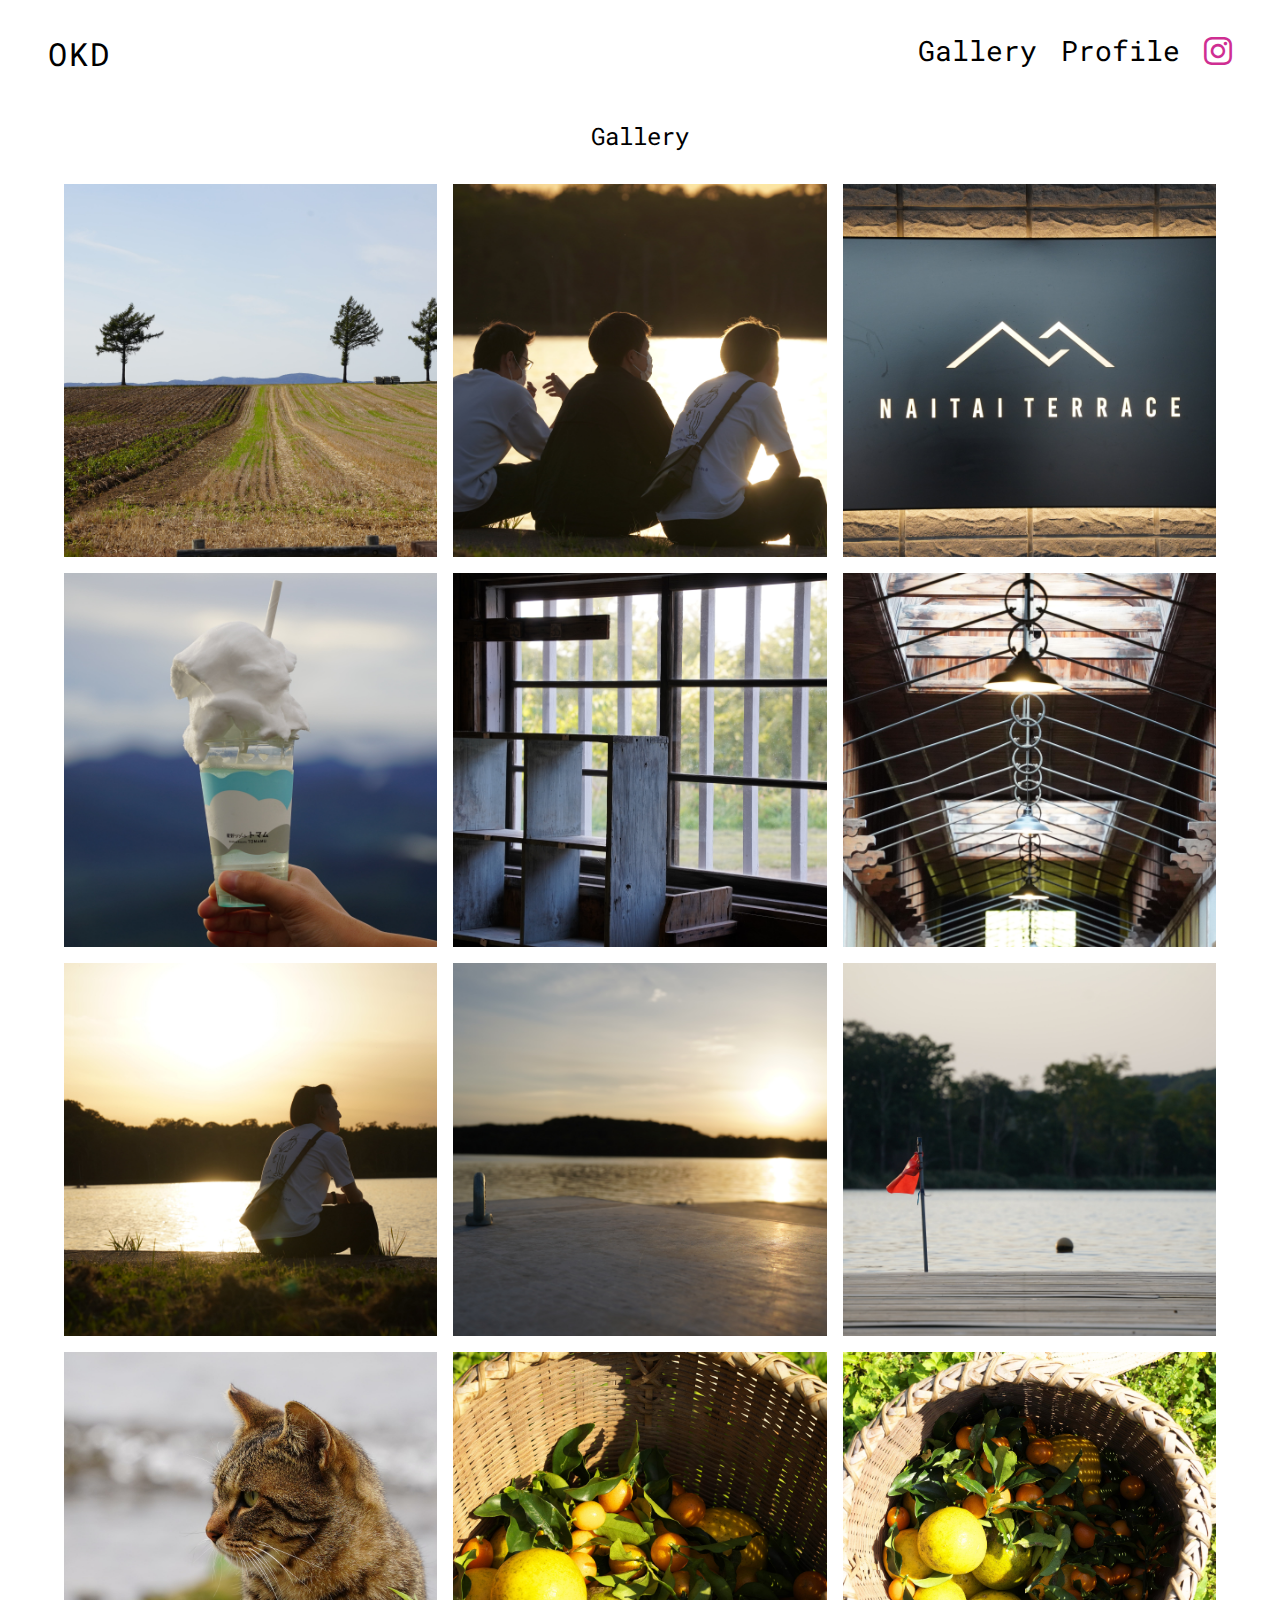
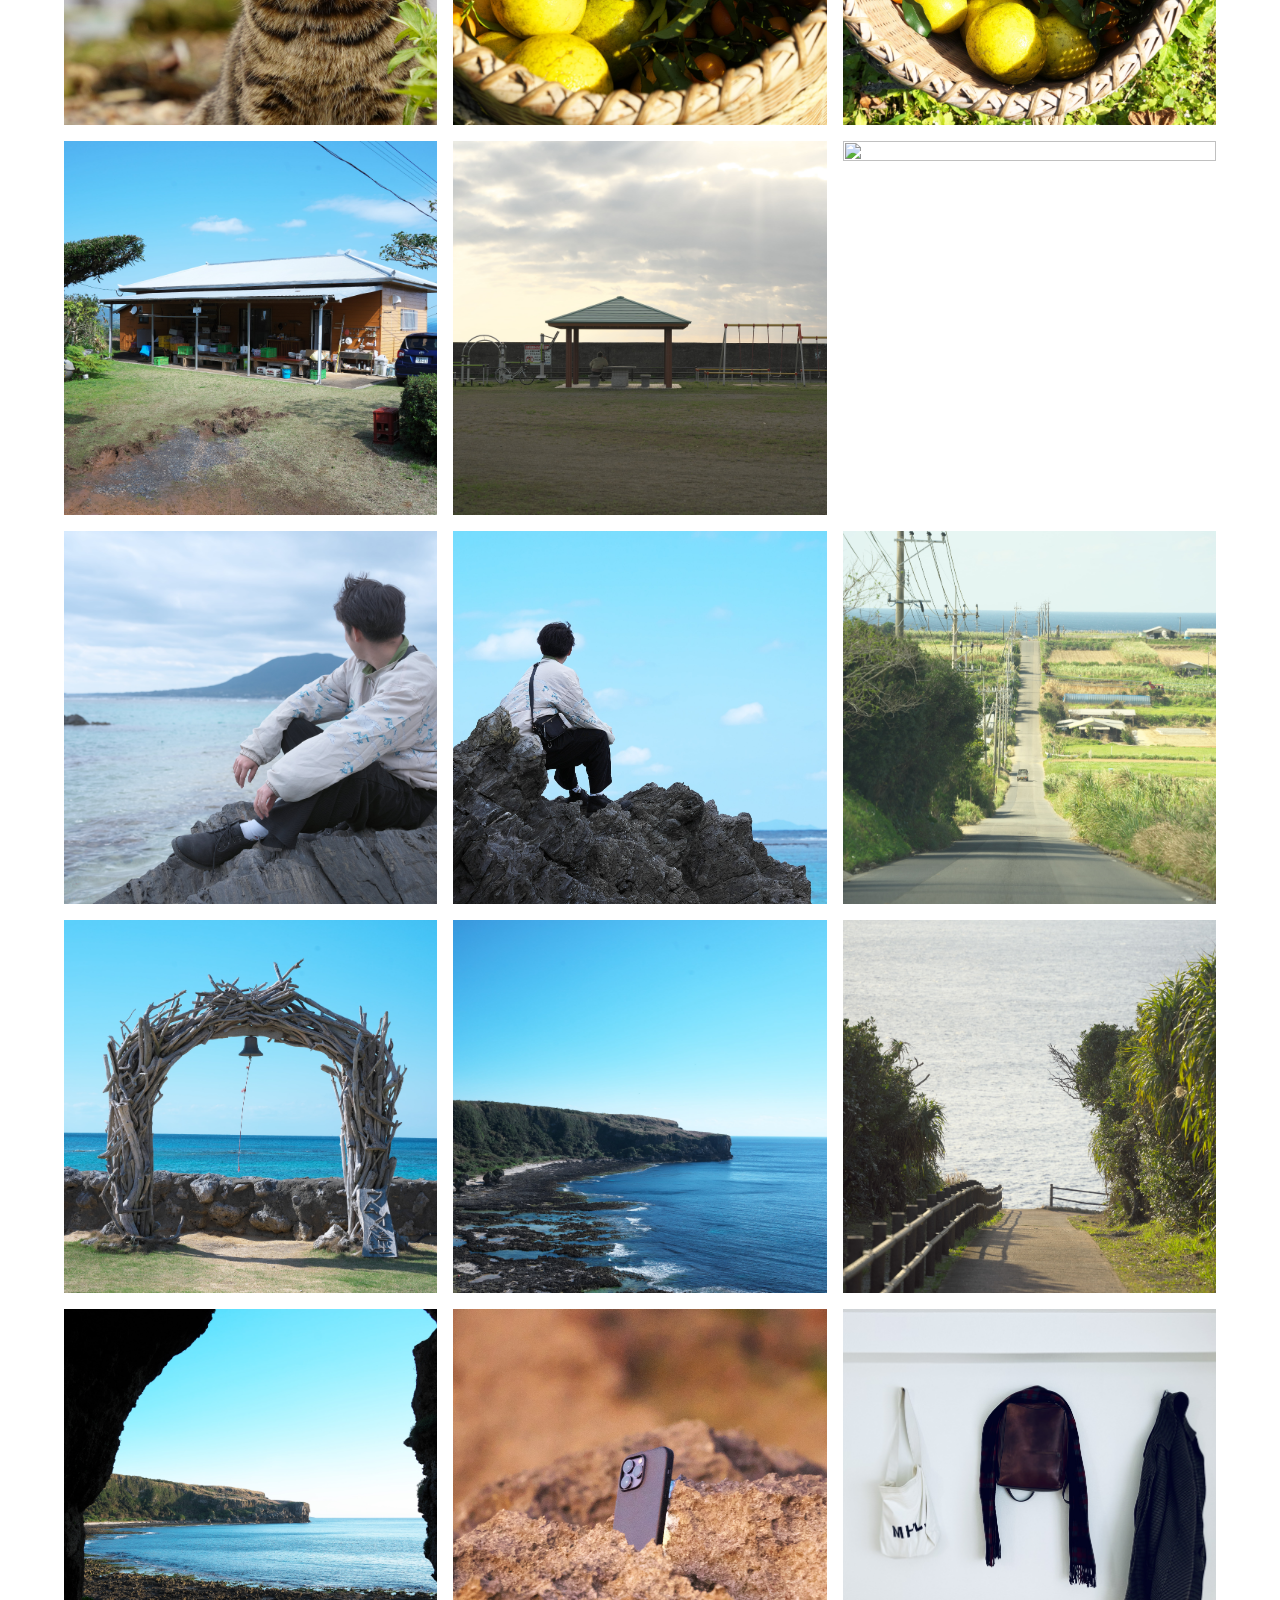
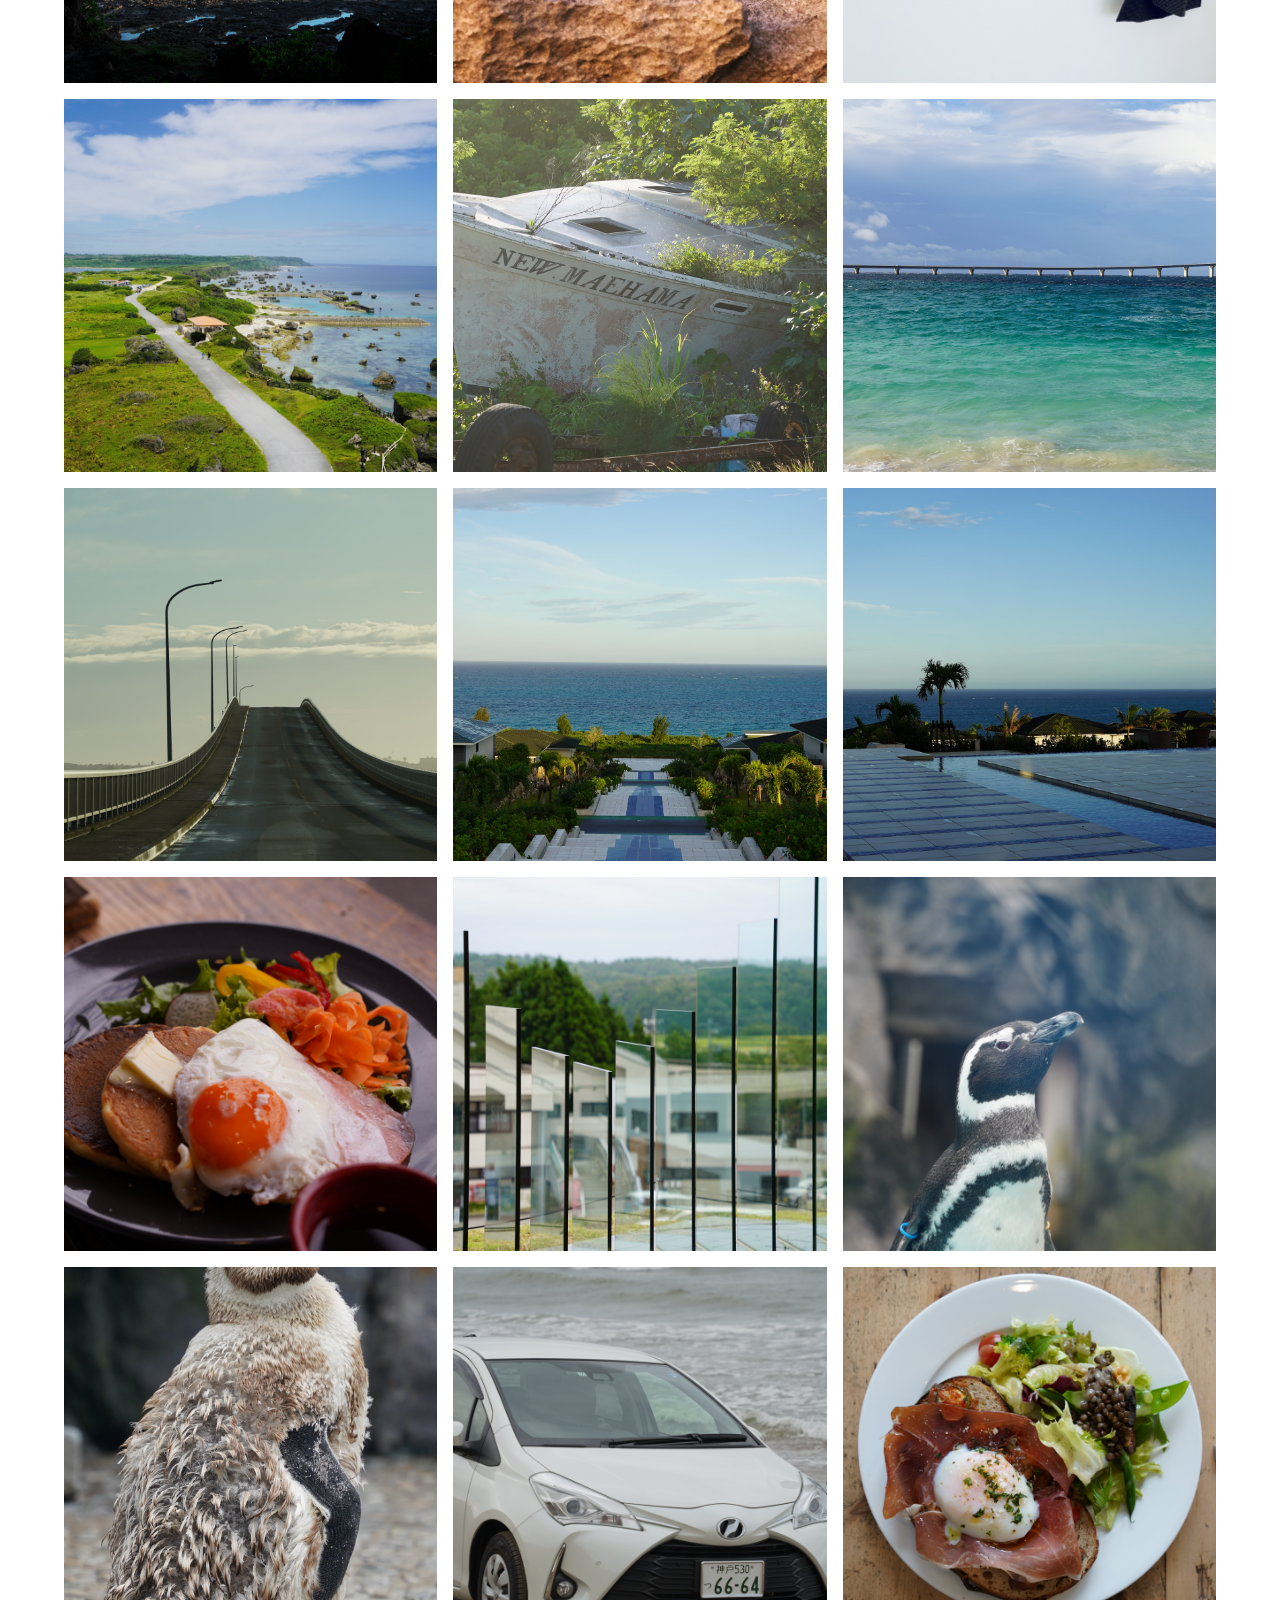
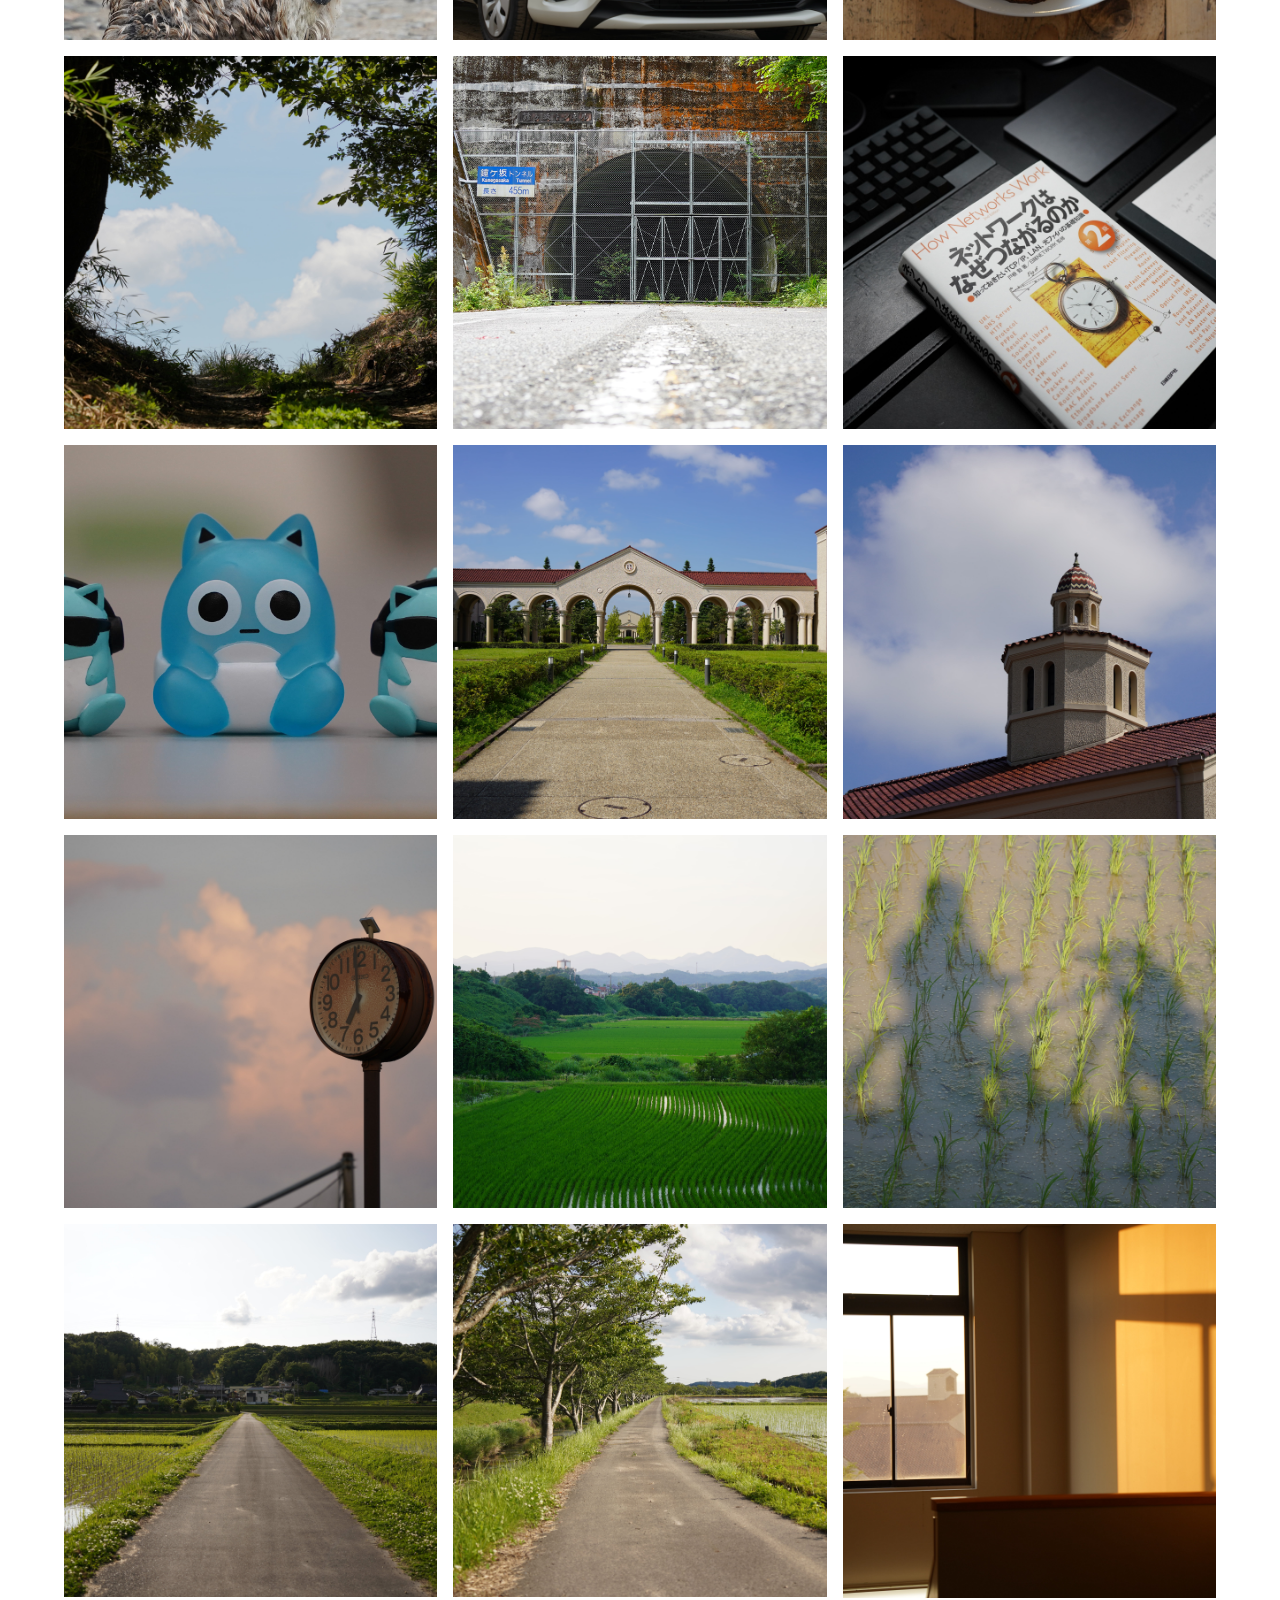
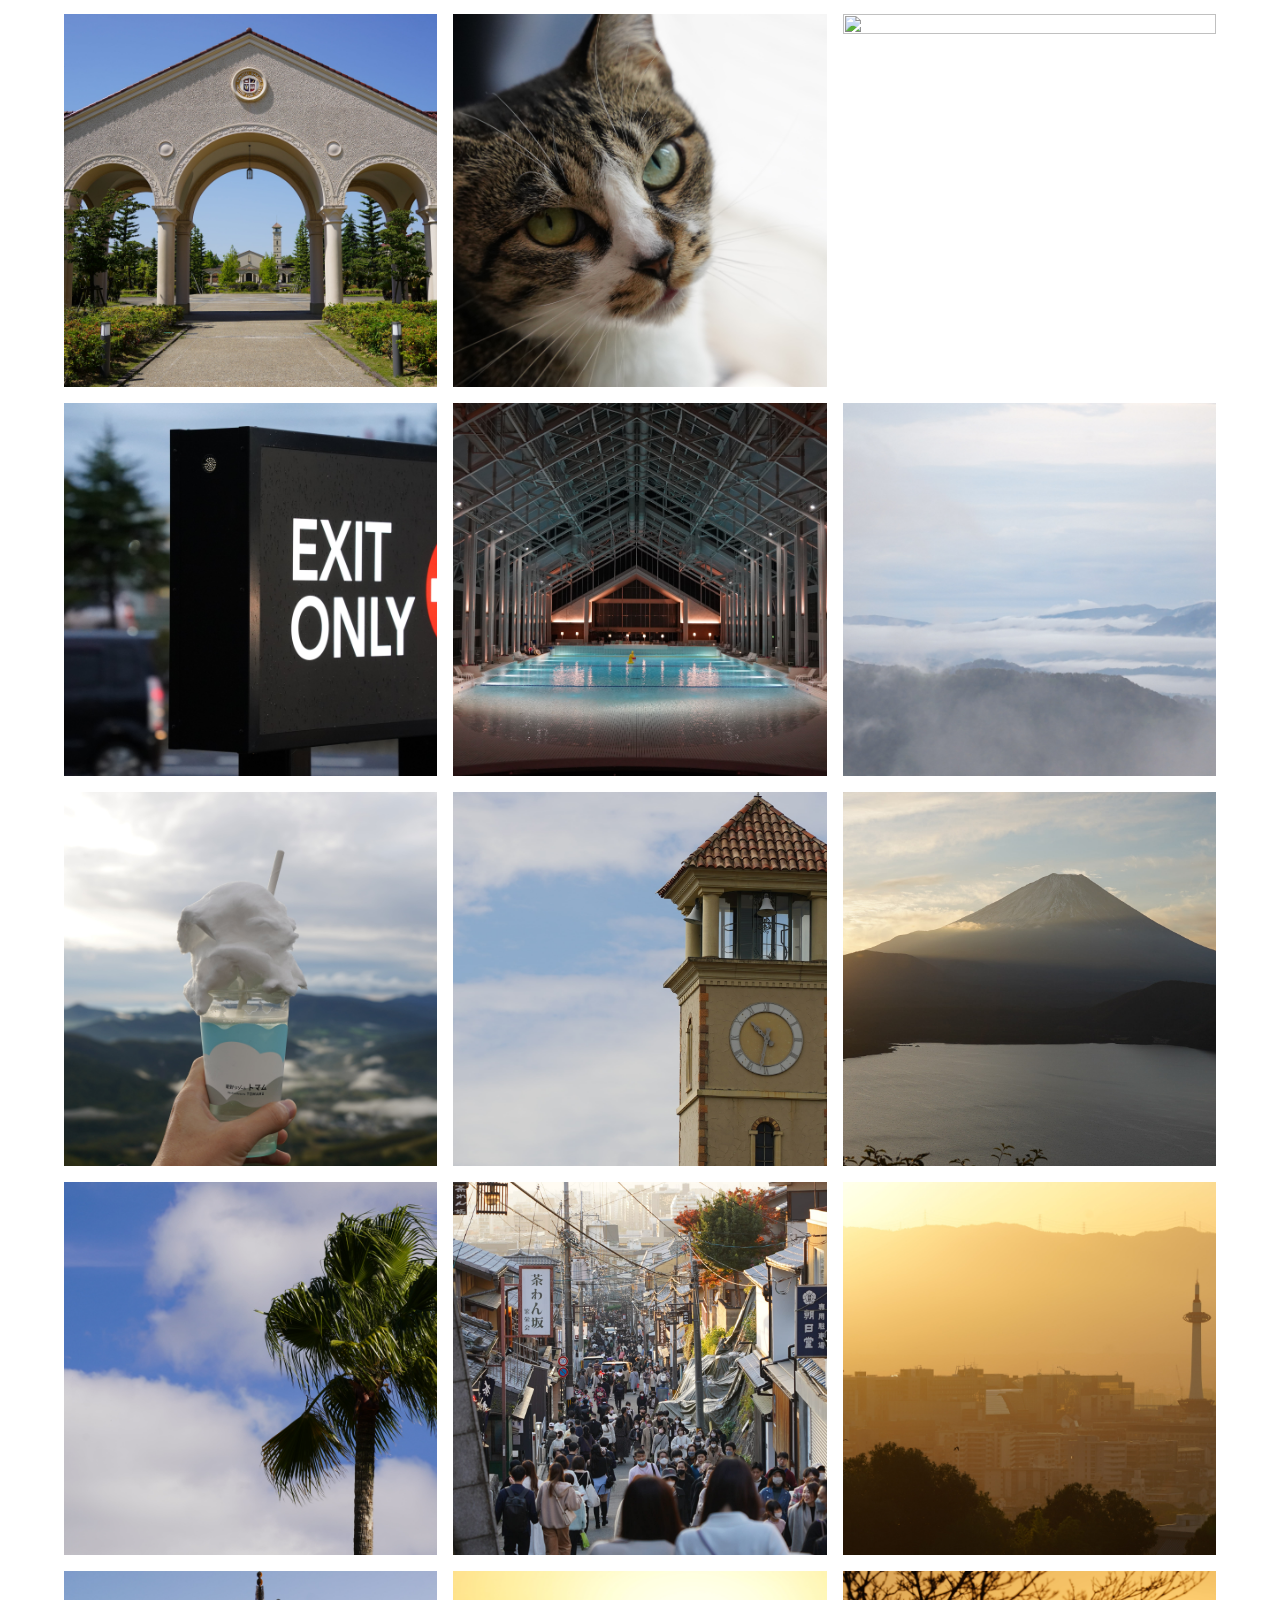
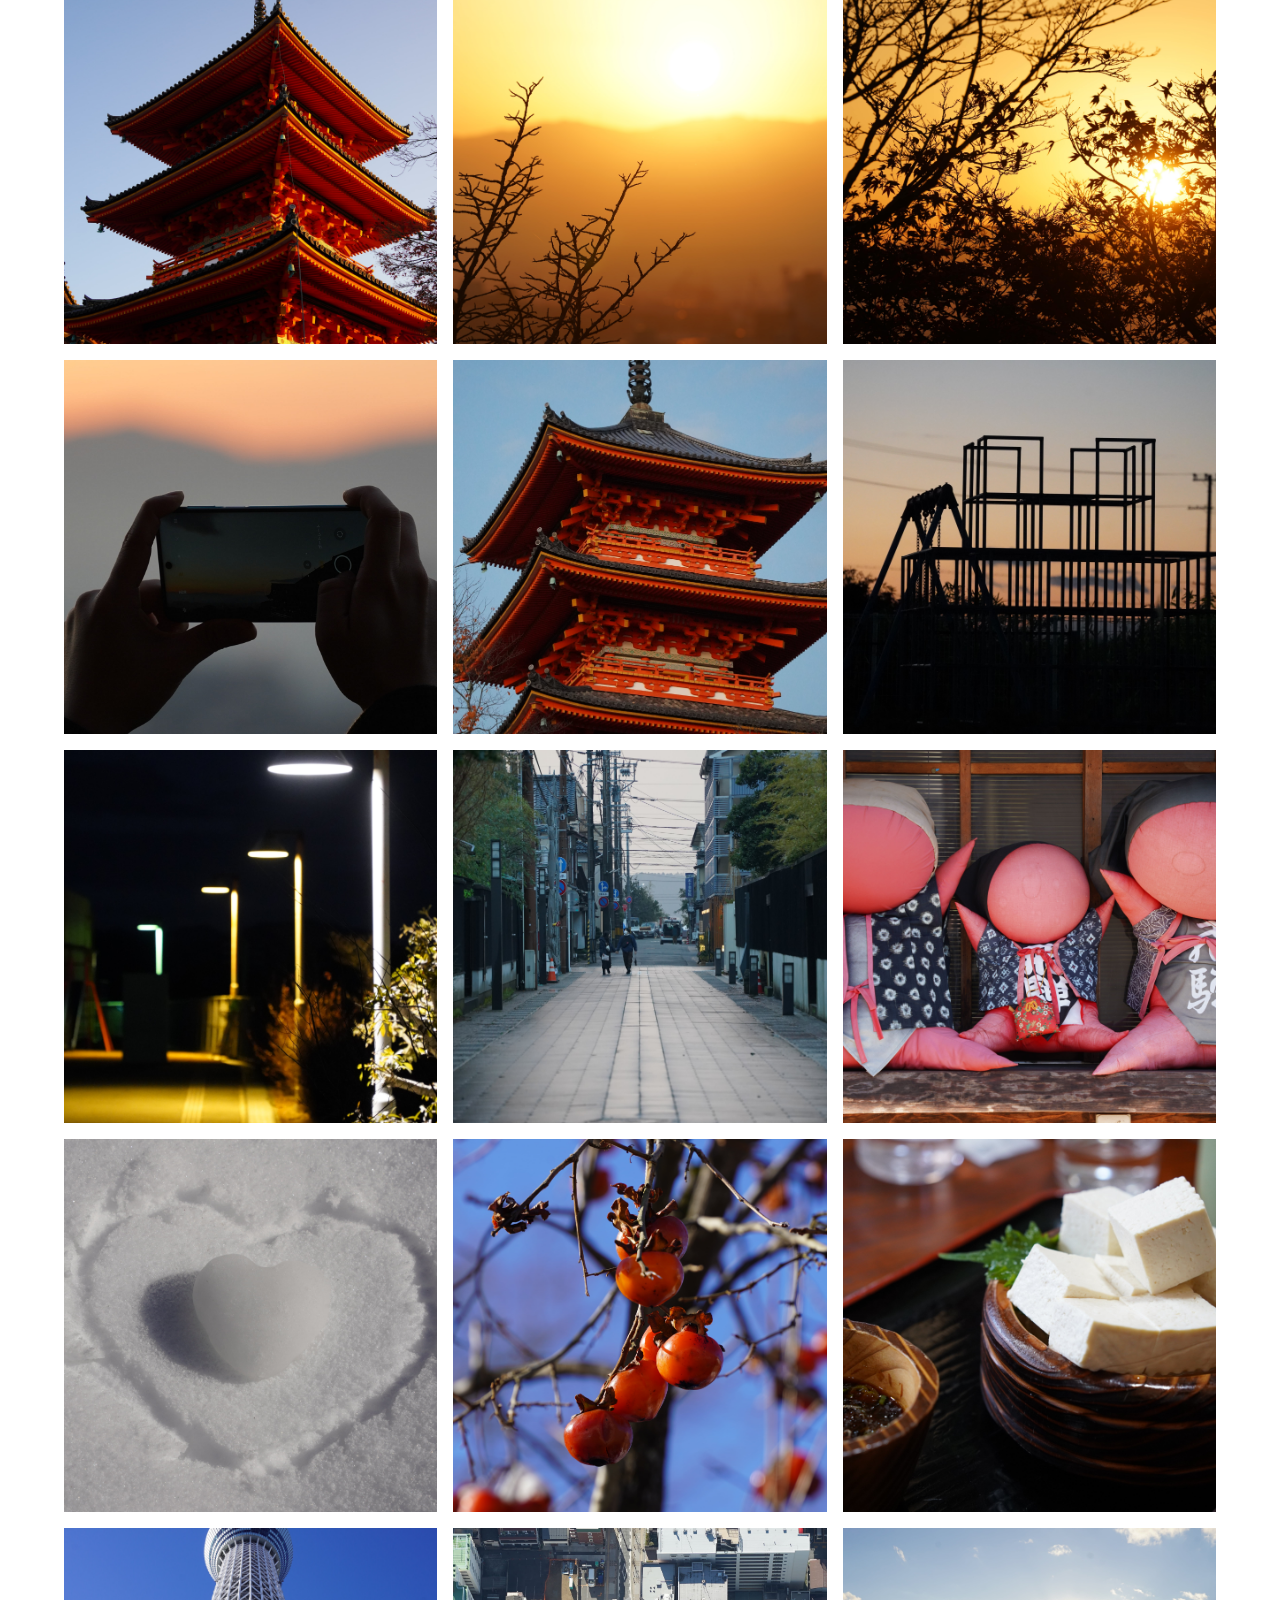
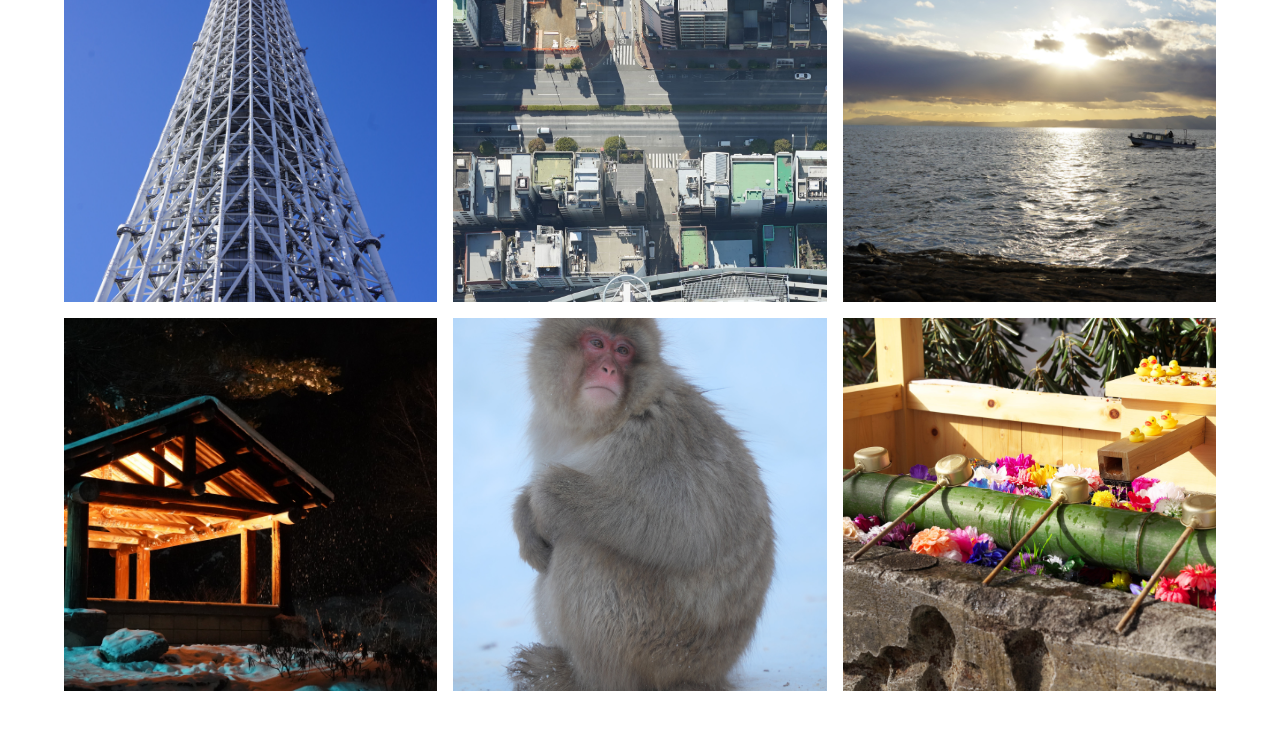
==== commit 7c7b5a1d: "Update gallery.html" ====
--- a/public/gallery.html
+++ b/public/gallery.html
@@ -48,89 +48,89 @@
         </div>
         <div class="items">
             <div class="item"><img src="../imgs/pic0.jpg"></div>
-            <div class="item"><img src="../imgs/pic1.jpg"></div>
-            <div class="item"><img src="../imgs/pic2.jpg"></div>
-            <div class="item"><img src="../imgs/pic3.jpg"></div>
-            <div class="item"><img src="../imgs/pic4.jpg"></div>
-            <div class="item"><img src="../imgs/pic5.jpg"></div>
-            <div class="item"><img src="../imgs/pic6.jpg"></div>
-            <div class="item"><img src="../imgs/pic7.jpg"></div>
-            <div class="item"><img src="../imgs/pic8.jpg"></div>
-            <div class="item"><img src="../imgs/pic9.jpg"></div>
-            <!-- <div class="item"><img src="../imgs/pic10.jpg"></div> -->
-            <div class="item"><img src="../imgs/pic11.jpg"></div>
-            <div class="item"><img src="../imgs/pic12.jpg"></div>
-            <div class="item"><img src="../imgs/pic13.jpg"></div>
-            <!-- <div class="item"><img src="../imgs/pic14.jpg"></div> -->
-            <div class="item"><img src="../imgs/pic15.jpg"></div>
-            <div class="item"><img src="../imgs/pic16.jpg"></div>
-            <div class="item"><img src="../imgs/pic17.jpg"></div>
-            <div class="item"><img src="../imgs/pic18.jpg"></div>
-            <div class="item"><img src="../imgs/pic19.jpg"></div>
-            <div class="item"><img src="../imgs/pic20.jpg"></div>
-            <div class="item"><img src="../imgs/pic21.jpg"></div>
-            <div class="item"><img src="../imgs/pic22.jpg"></div>
-            <div class="item"><img src="../imgs/pic23.jpg"></div>
-            <div class="item"><img src="../imgs/pic24.jpg"></div>
-            <div class="item"><img src="../imgs/pic25.jpg"></div>
-            <div class="item"><img src="../imgs/pic26.JPG"></div>
-<!--             <div class="item"><img src="../imgs/pic27.JPG"></div> -->
-            <div class="item"><img src="../imgs/pic28.JPG"></div>
-            <div class="item"><img src="../imgs/pic29.JPG"></div>
-            <div class="item"><img src="../imgs/pic30.JPG"></div>
-            <div class="item"><img src="../imgs/pic31.JPG"></div>
-            <div class="item"><img src="../imgs/pic32.JPG"></div>
-            <div class="item"><img src="../imgs/pic33.JPG"></div>
-            <div class="item"><img src="../imgs/pic34.JPG"></div>
-            <div class="item"><img src="../imgs/pic35.JPG"></div>
-            <div class="item"><img src="../imgs/pic36.JPG"></div>
-            <div class="item"><img src="../imgs/pic37.JPG"></div>
-            <div class="item"><img src="../imgs/pic38.JPG"></div>
-<!--             <div class="item"><img src="../imgs/pic39.JPG"></div> -->
-            <div class="item"><img src="../imgs/pic40.JPG"></div>
-            <div class="item"><img src="../imgs/pic41.JPG"></div>
-            <div class="item"><img src="../imgs/pic42.JPG"></div>
-            <div class="item"><img src="../imgs/pic43.JPG"></div>
-            <div class="item"><img src="../imgs/pic44.JPG"></div>
-            <div class="item"><img src="../imgs/pic45.JPG"></div>
-            <div class="item"><img src="../imgs/pic46.JPG"></div>
-            <div class="item"><img src="../imgs/pic47.JPG"></div>
-<!--             <div class="item"><img src="../imgs/pic48.JPG"></div> -->
-            <div class="item"><img src="../imgs/pic49.JPG"></div>
-            <div class="item"><img src="../imgs/pic50.JPG"></div>
-            <div class="item"><img src="../imgs/pic51.JPG"></div>
-            <div class="item"><img src="../imgs/pic52.JPG"></div>
-            <div class="item"><img src="../imgs/pic53.JPG"></div>
-            <div class="item"><img src="../imgs/pic54.JPG"></div>
-            <div class="item"><img src="../imgs/pic55.JPG"></div>
-            <div class="item"><img src="../imgs/pic56.jpg"></div>
-            <div class="item"><img src="../imgs/pic57.JPG"></div>
-<!--             <div class="item"><img src="../imgs/pic58.JPG"></div> -->
-            <div class="item"><img src="../imgs/pic59.jpg"></div>
-            <div class="item"><img src="../imgs/pic60.JPG"></div>
-            <div class="item"><img src="../imgs/pic61.JPG"></div>
-            <div class="item"><img src="../imgs/pic62.JPG"></div>
-            <div class="item"><img src="../imgs/pic63.JPG"></div>
-            <div class="item"><img src="../imgs/pic64.JPG"></div>
-            <div class="item"><img src="../imgs/pic65.JPG"></div>
-            <div class="item"><img src="../imgs/pic66.JPG"></div>
-            <div class="item"><img src="../imgs/pic67.JPG"></div>
-            <div class="item"><img src="../imgs/pic68.JPG"></div>
-            <div class="item"><img src="../imgs/pic69.JPG"></div>
-            <div class="item"><img src="../imgs/pic70.JPG"></div>
-            <div class="item"><img src="../imgs/pic71.JPG"></div>
-            <div class="item"><img src="../imgs/pic72.JPG"></div>
-            <div class="item"><img src="../imgs/pic73.JPG"></div>
-            <div class="item"><img src="../imgs/pic74.JPG"></div>
-            <div class="item"><img src="../imgs/pic75.JPG"></div>
-            <div class="item"><img src="../imgs/pic76.JPG"></div>
-            <div class="item"><img src="../imgs/pic77.JPG"></div>
-            <div class="item"><img src="../imgs/pic78.JPG"></div>
-            <div class="item"><img src="../imgs/pic79.JPG"></div>
-            <div class="item"><img src="../imgs/pic80.JPG"></div>
-            <div class="item"><img src="../imgs/pic81.JPG"></div>
-            <div class="item"><img src="../imgs/pic82.jpg"></div>
-            <div class="item"><img src="../imgs/pic83.jpg"></div>
+                <div class="item"><img src="../imgs/pic1.jpg"></div>
+                <div class="item"><img src="../imgs/pic2.jpg"></div>
+                <div class="item"><img src="../imgs/pic3.jpg"></div>
+                <div class="item"><img src="../imgs/pic4.jpg"></div>
+                <div class="item"><img src="../imgs/pic5.jpg"></div>
+                <div class="item"><img src="../imgs/pic6.jpg"></div>
+                <div class="item"><img src="../imgs/pic7.jpg"></div>
+                <div class="item"><img src="../imgs/pic8.jpg"></div>
+                <div class="item"><img src="../imgs/pic9.jpg"></div>
+<!--                 <div class="item"><img src="../imgs/pic10.jpg"></div> -->
+                <div class="item"><img src="../imgs/pic11.jpg"></div>
+                <div class="item"><img src="../imgs/pic12.jpg"></div>
+                <div class="item"><img src="../imgs/pic13.jpg"></div>
+<!--                 <div class="item"><img src="../imgs/pic14.jpg"></div> -->
+                <div class="item"><img src="../imgs/pic15.jpg"></div>
+                <div class="item"><img src="../imgs/pic16.jpg"></div>
+                <div class="item"><img src="../imgs/pic17.jpg"></div>
+                <div class="item"><img src="../imgs/pic18.jpg"></div>
+                <div class="item"><img src="../imgs/pic19.jpg"></div>
+                <div class="item"><img src="../imgs/pic20.jpg"></div>
+                <div class="item"><img src="../imgs/pic21.jpg"></div>
+                <div class="item"><img src="../imgs/pic22.jpg"></div>
+                <div class="item"><img src="../imgs/pic23.jpg"></div>
+                <div class="item"><img src="../imgs/pic24.jpg"></div>
+                <div class="item"><img src="../imgs/pic25.jpg"></div>
+                <div class="item"><img src="../imgs/pic26.jpg"></div>
+<!--                 <div class="item"><img src="../imgs/pic27.jpg"></div> -->
+                <div class="item"><img src="../imgs/pic28.jpg"></div>
+                <div class="item"><img src="../imgs/pic29.jpg"></div>
+                <div class="item"><img src="../imgs/pic30.jpg"></div>
+                <div class="item"><img src="../imgs/pic31.jpg"></div>
+                <div class="item"><img src="../imgs/pic32.jpg"></div>
+                <div class="item"><img src="../imgs/pic33.jpg"></div>
+                <div class="item"><img src="../imgs/pic34.jpg"></div>
+                <div class="item"><img src="../imgs/pic35.jpg"></div>
+                <div class="item"><img src="../imgs/pic36.jpg"></div>
+                <div class="item"><img src="../imgs/pic37.jpg"></div>
+                <div class="item"><img src="../imgs/pic38.jpg"></div>
+<!--                 <div class="item"><img src="../imgs/pic39.jpg"></div> -->
+                <div class="item"><img src="../imgs/pic40.jpg"></div>
+                <div class="item"><img src="../imgs/pic41.jpg"></div>
+                <div class="item"><img src="../imgs/pic42.jpg"></div>
+                <div class="item"><img src="../imgs/pic43.jpg"></div>
+                <div class="item"><img src="../imgs/pic44.jpg"></div>
+                <div class="item"><img src="../imgs/pic45.jpg"></div>
+                <div class="item"><img src="../imgs/pic46.jpg"></div>
+                <div class="item"><img src="../imgs/pic47.jpg"></div>
+<!--                 <div class="item"><img src="../imgs/pic48.jpg"></div> -->
+                <div class="item"><img src="../imgs/pic49.jpg"></div>
+                <div class="item"><img src="../imgs/pic50.jpg"></div>
+                <div class="item"><img src="../imgs/pic51.jpg"></div>
+                <div class="item"><img src="../imgs/pic52.jpg"></div>
+                <div class="item"><img src="../imgs/pic53.jpg"></div>
+                <div class="item"><img src="../imgs/pic54.jpg"></div>
+                <div class="item"><img src="../imgs/pic55.jpg"></div>
+                <div class="item"><img src="../imgs/pic56.jpg"></div>
+                <div class="item"><img src="../imgs/pic57.jpg"></div>
+<!--                 <div class="item"><img src="../imgs/pic58.jpg"></div> -->
+                <div class="item"><img src="../imgs/pic59.jpg"></div>
+                <div class="item"><img src="../imgs/pic60.jpg"></div>
+                <div class="item"><img src="../imgs/pic61.jpg"></div>
+                <div class="item"><img src="../imgs/pic62.jpg"></div>
+                <div class="item"><img src="../imgs/pic63.jpg"></div>
+                <div class="item"><img src="../imgs/pic64.jpg"></div>
+                <div class="item"><img src="../imgs/pic65.jpg"></div>
+                <div class="item"><img src="../imgs/pic66.jpg"></div>
+                <div class="item"><img src="../imgs/pic67.jpg"></div>
+                <div class="item"><img src="../imgs/pic68.jpg"></div>
+                <div class="item"><img src="../imgs/pic69.jpg"></div>
+                <div class="item"><img src="../imgs/pic70.jpg"></div>
+                <div class="item"><img src="../imgs/pic71.jpg"></div>
+                <div class="item"><img src="../imgs/pic72.jpg"></div>
+                <div class="item"><img src="../imgs/pic73.jpg"></div>
+                <div class="item"><img src="../imgs/pic74.jpg"></div>
+                <div class="item"><img src="../imgs/pic75.jpg"></div>
+                <div class="item"><img src="../imgs/pic76.jpg"></div>
+                <div class="item"><img src="../imgs/pic77.jpg"></div>
+                <div class="item"><img src="../imgs/pic78.jpg"></div>
+                <div class="item"><img src="../imgs/pic79.jpg"></div>
+                <div class="item"><img src="../imgs/pic80.jpg"></div>
+                <div class="item"><img src="../imgs/pic81.jpg"></div>
+                <div class="item"><img src="../imgs/pic82.jpg"></div>
+                <div class="item"><img src="../imgs/pic83.jpg"></div>
         </div>
     </main>
     <script src="../js/gallery.js"></script>
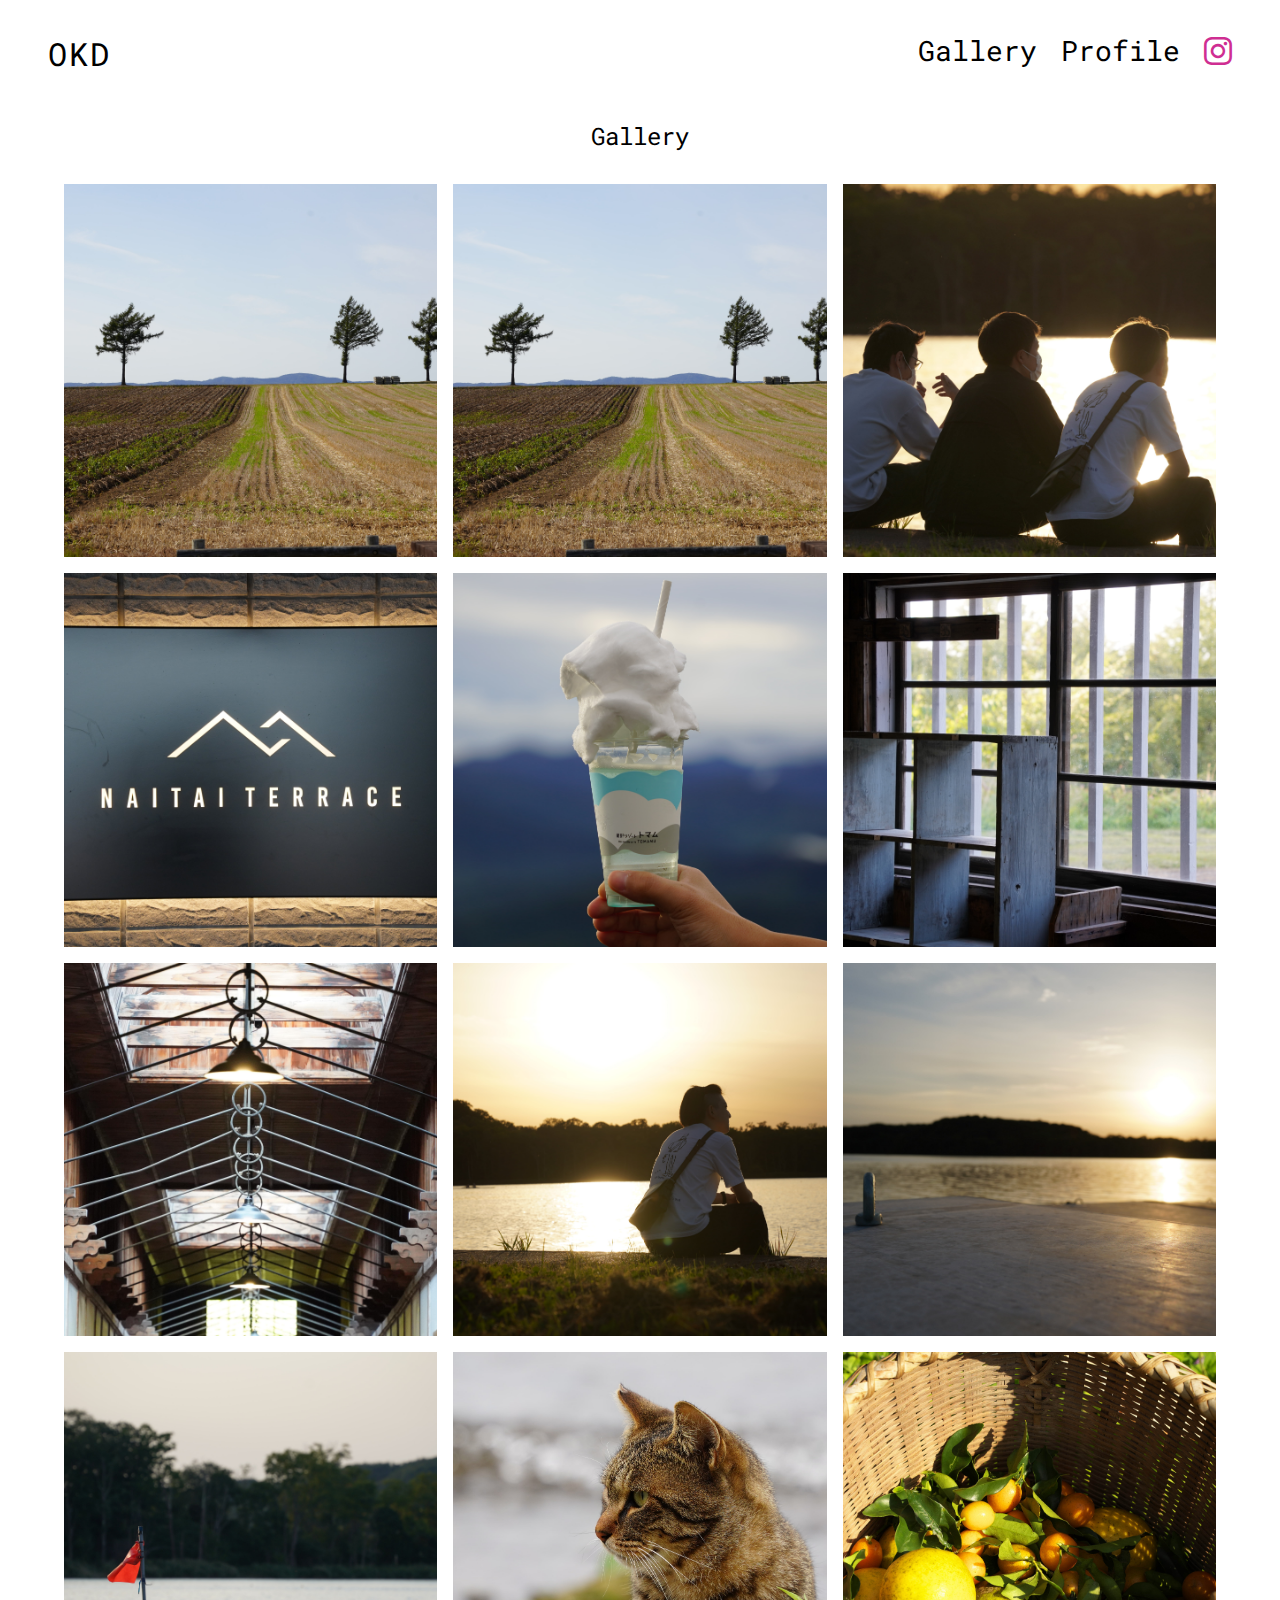
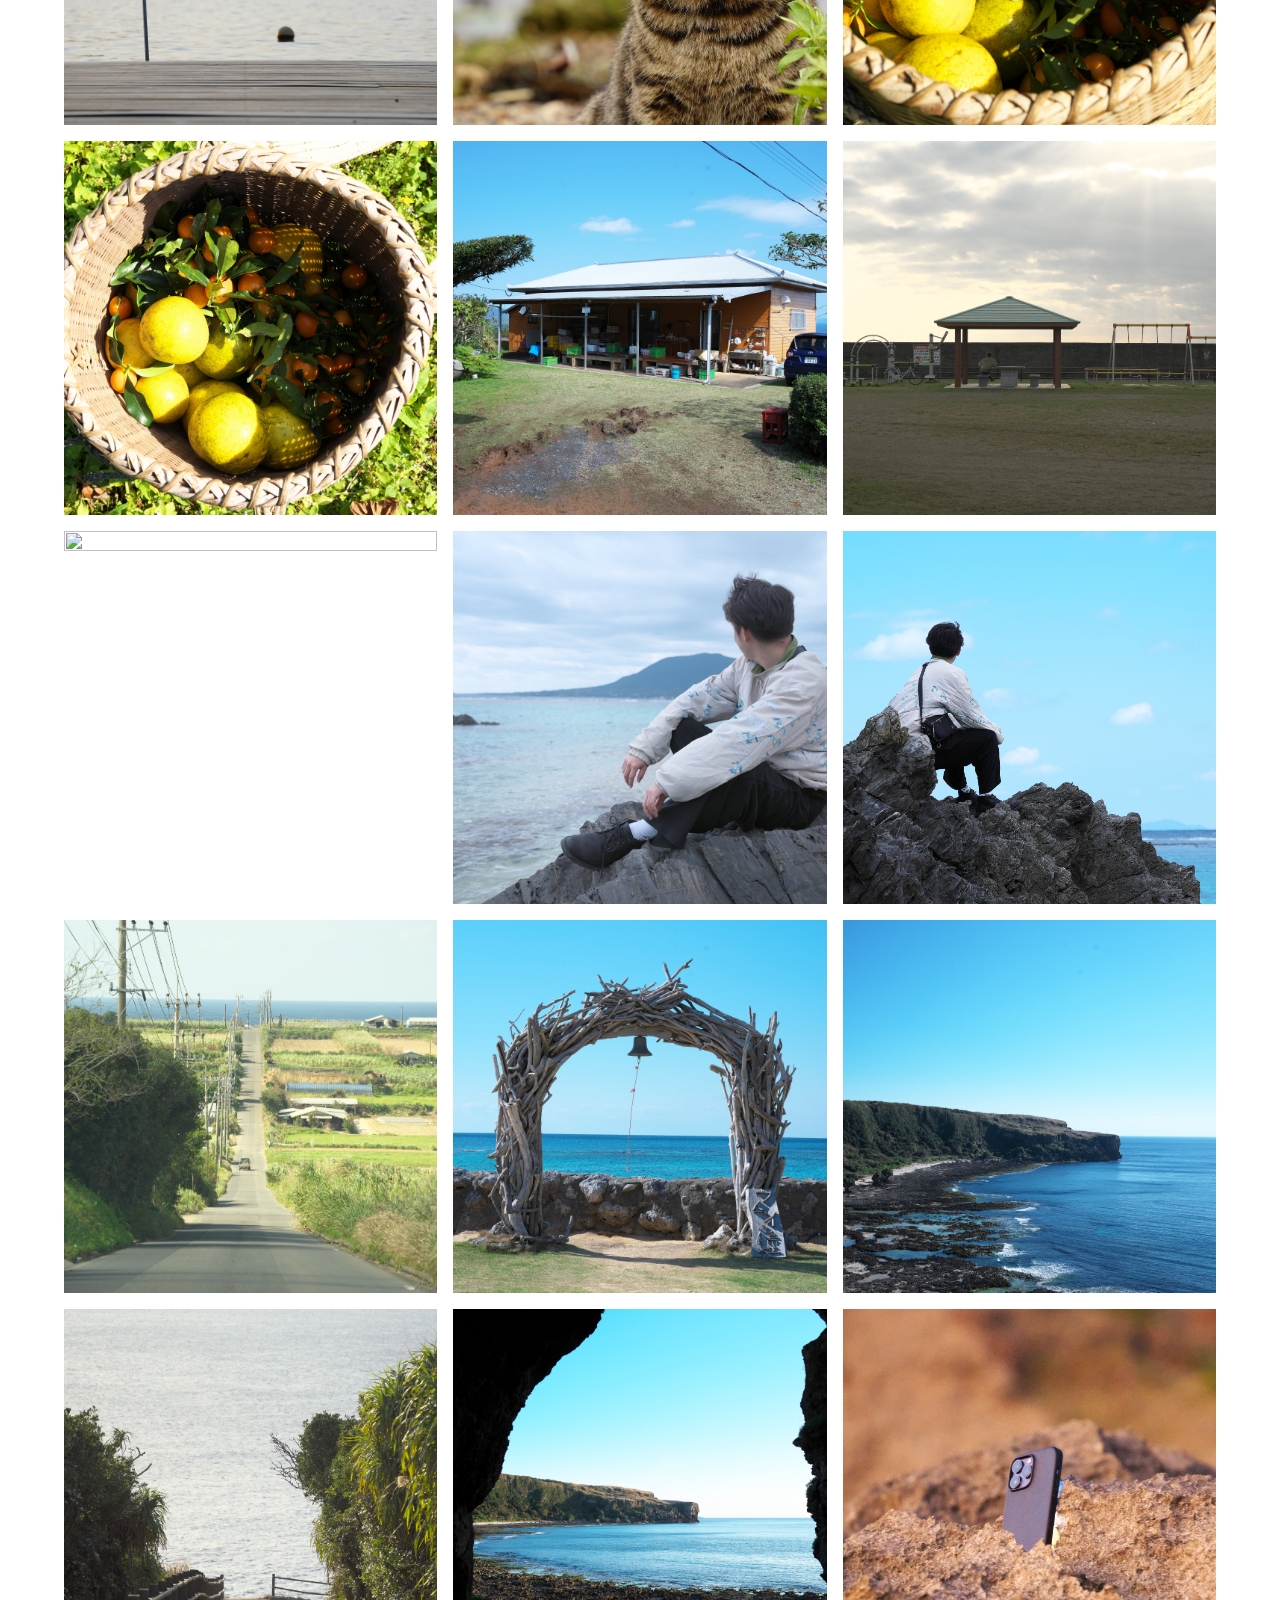
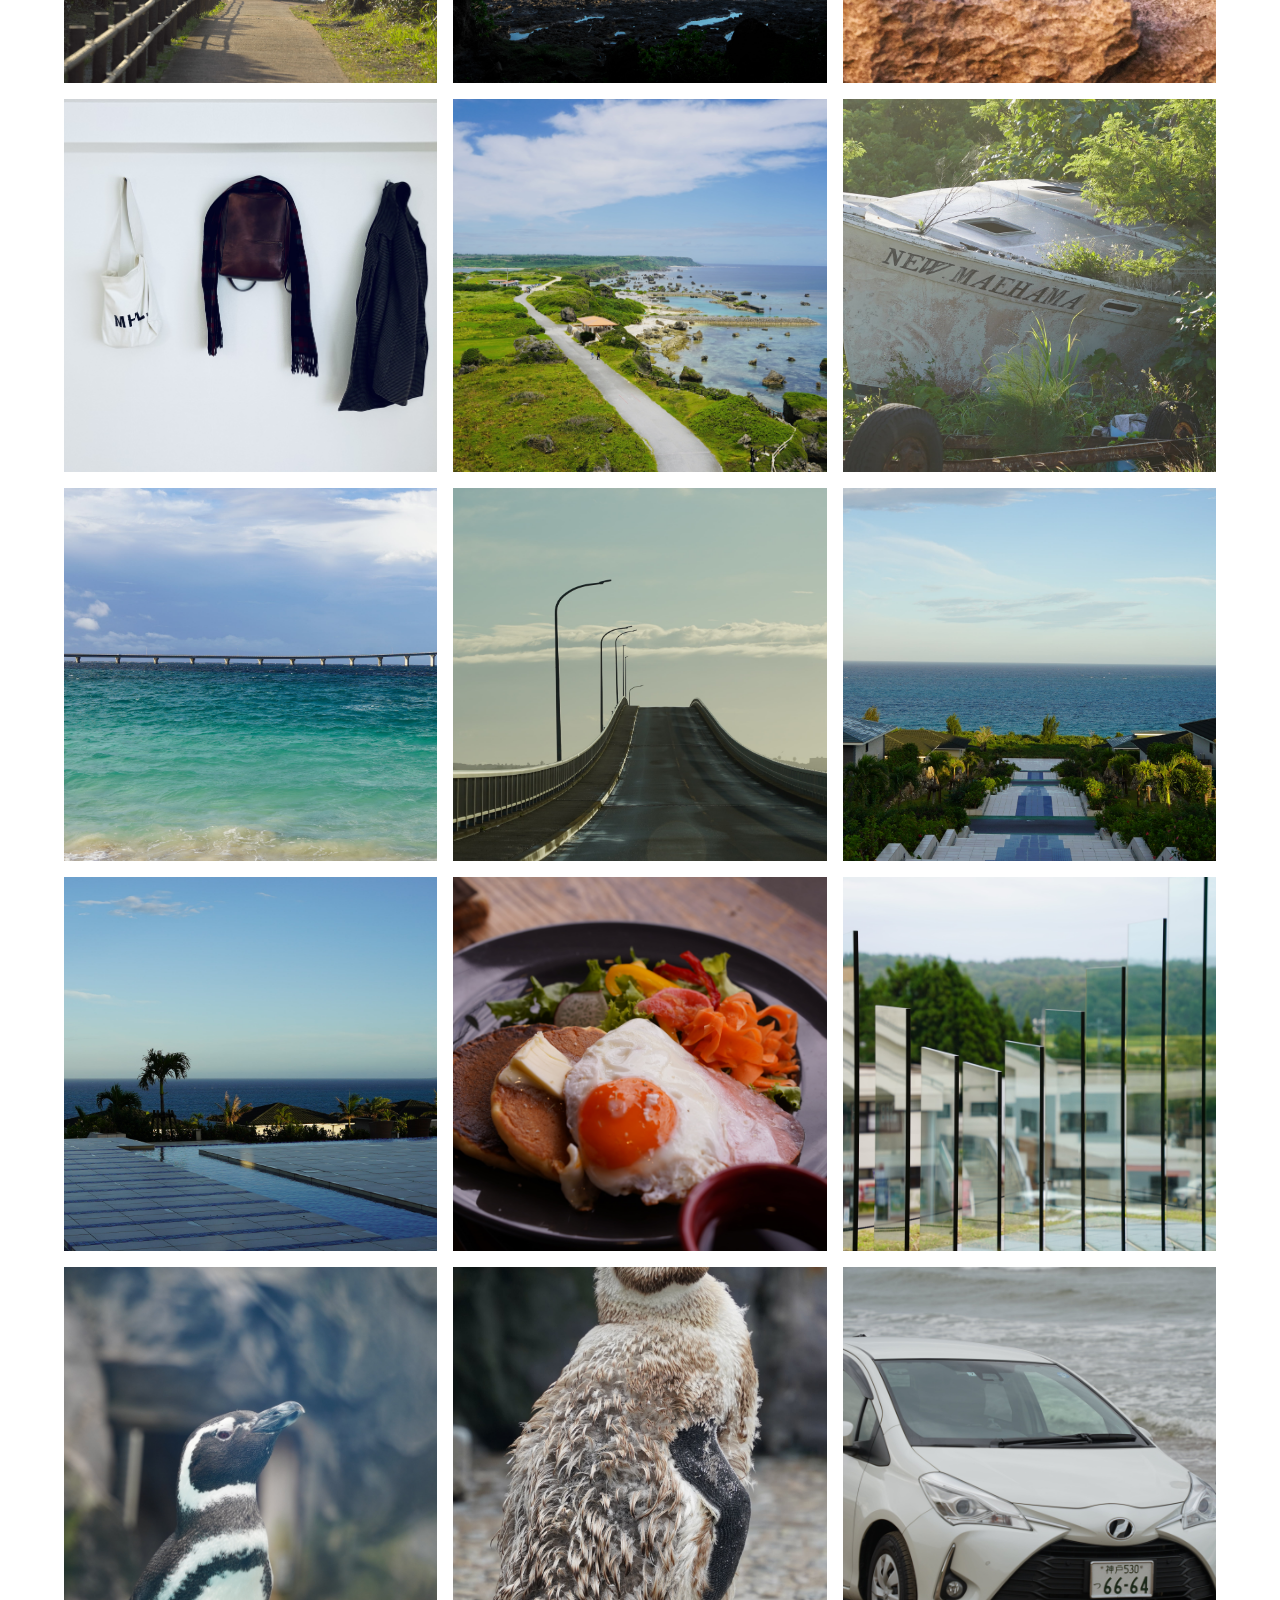
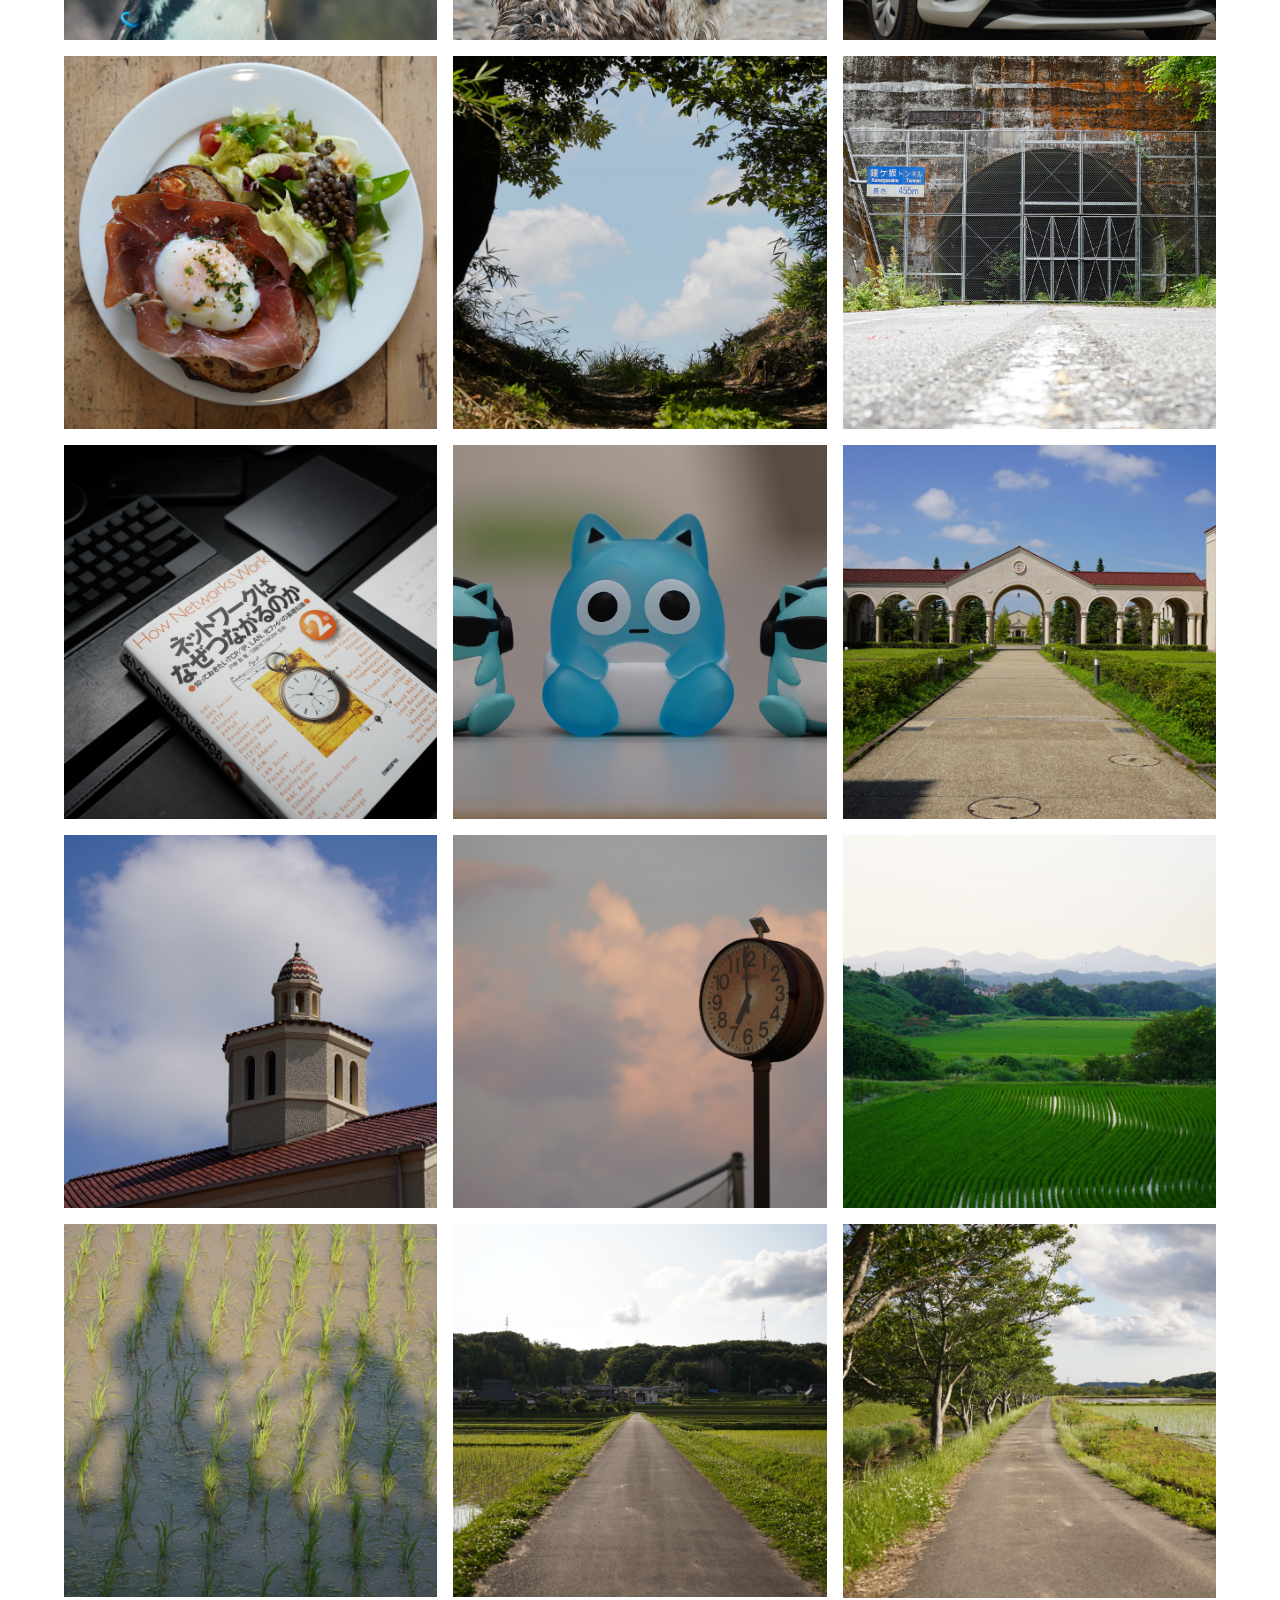
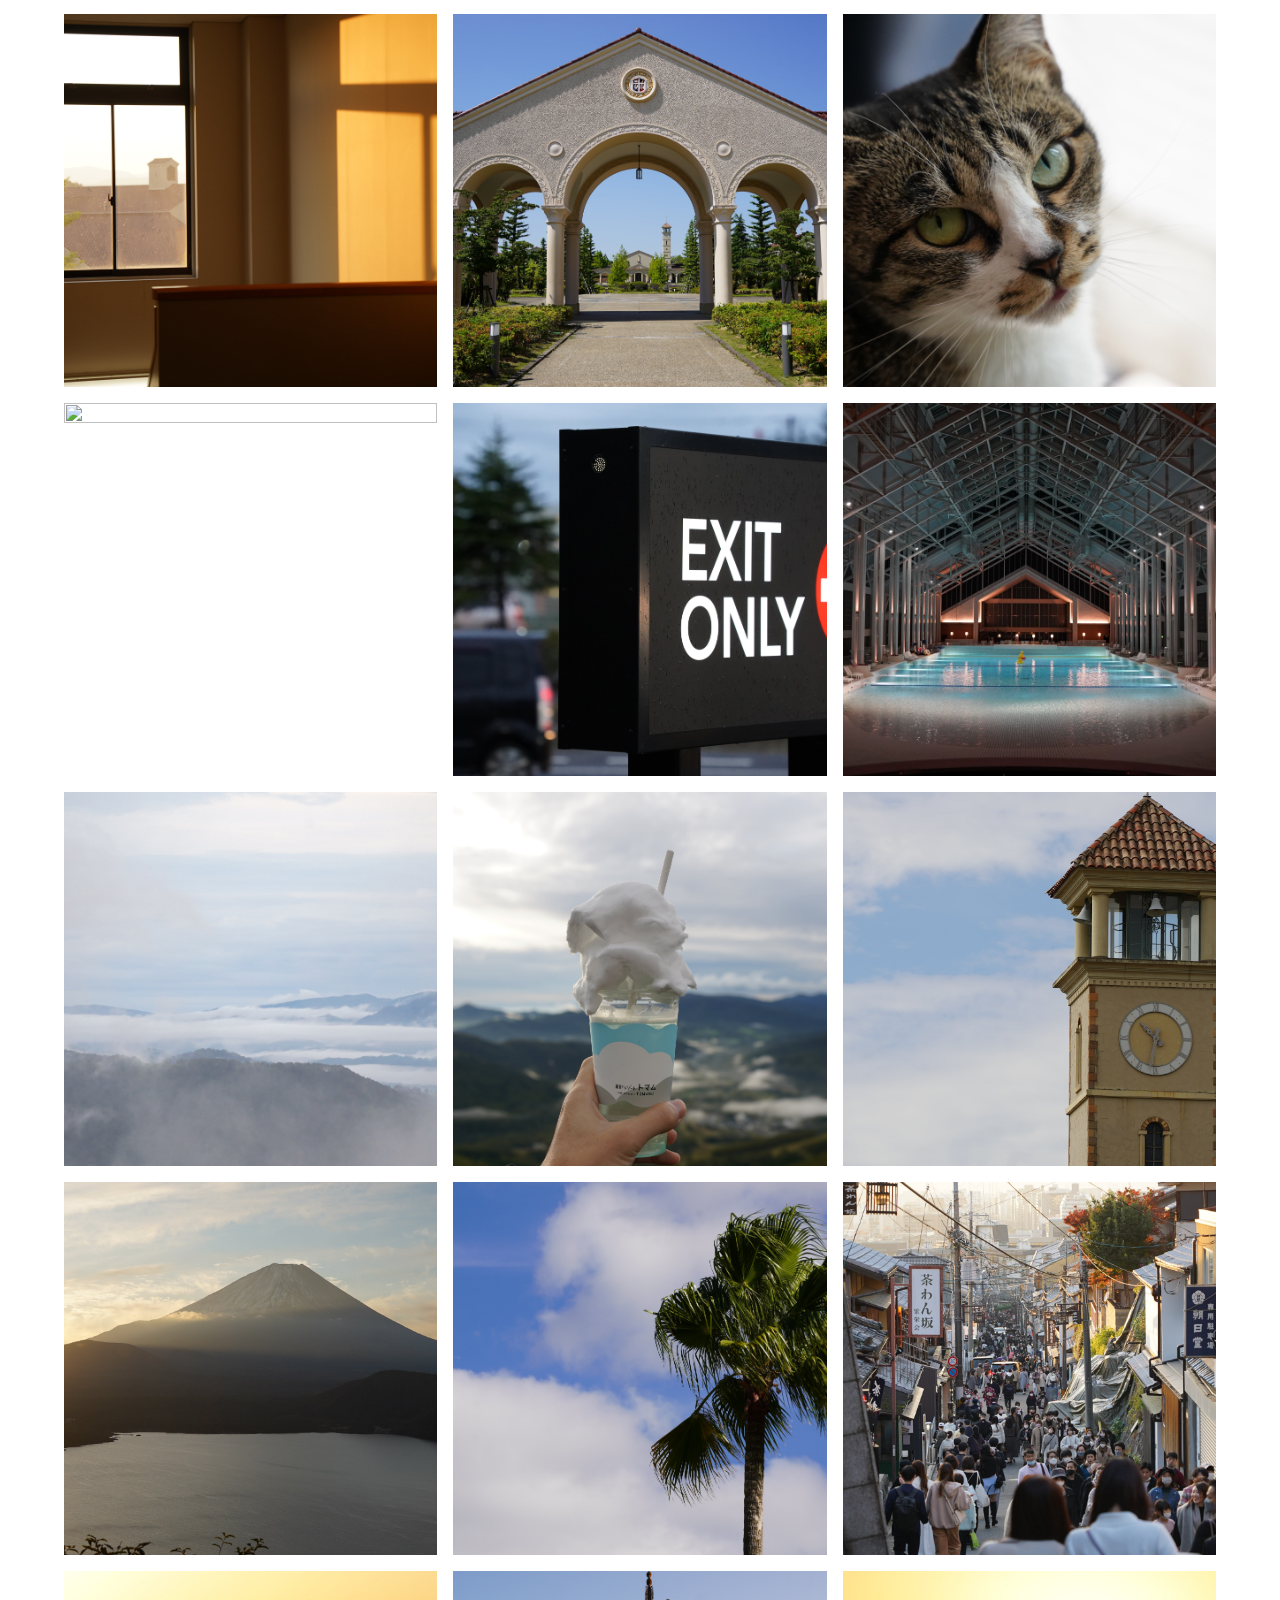
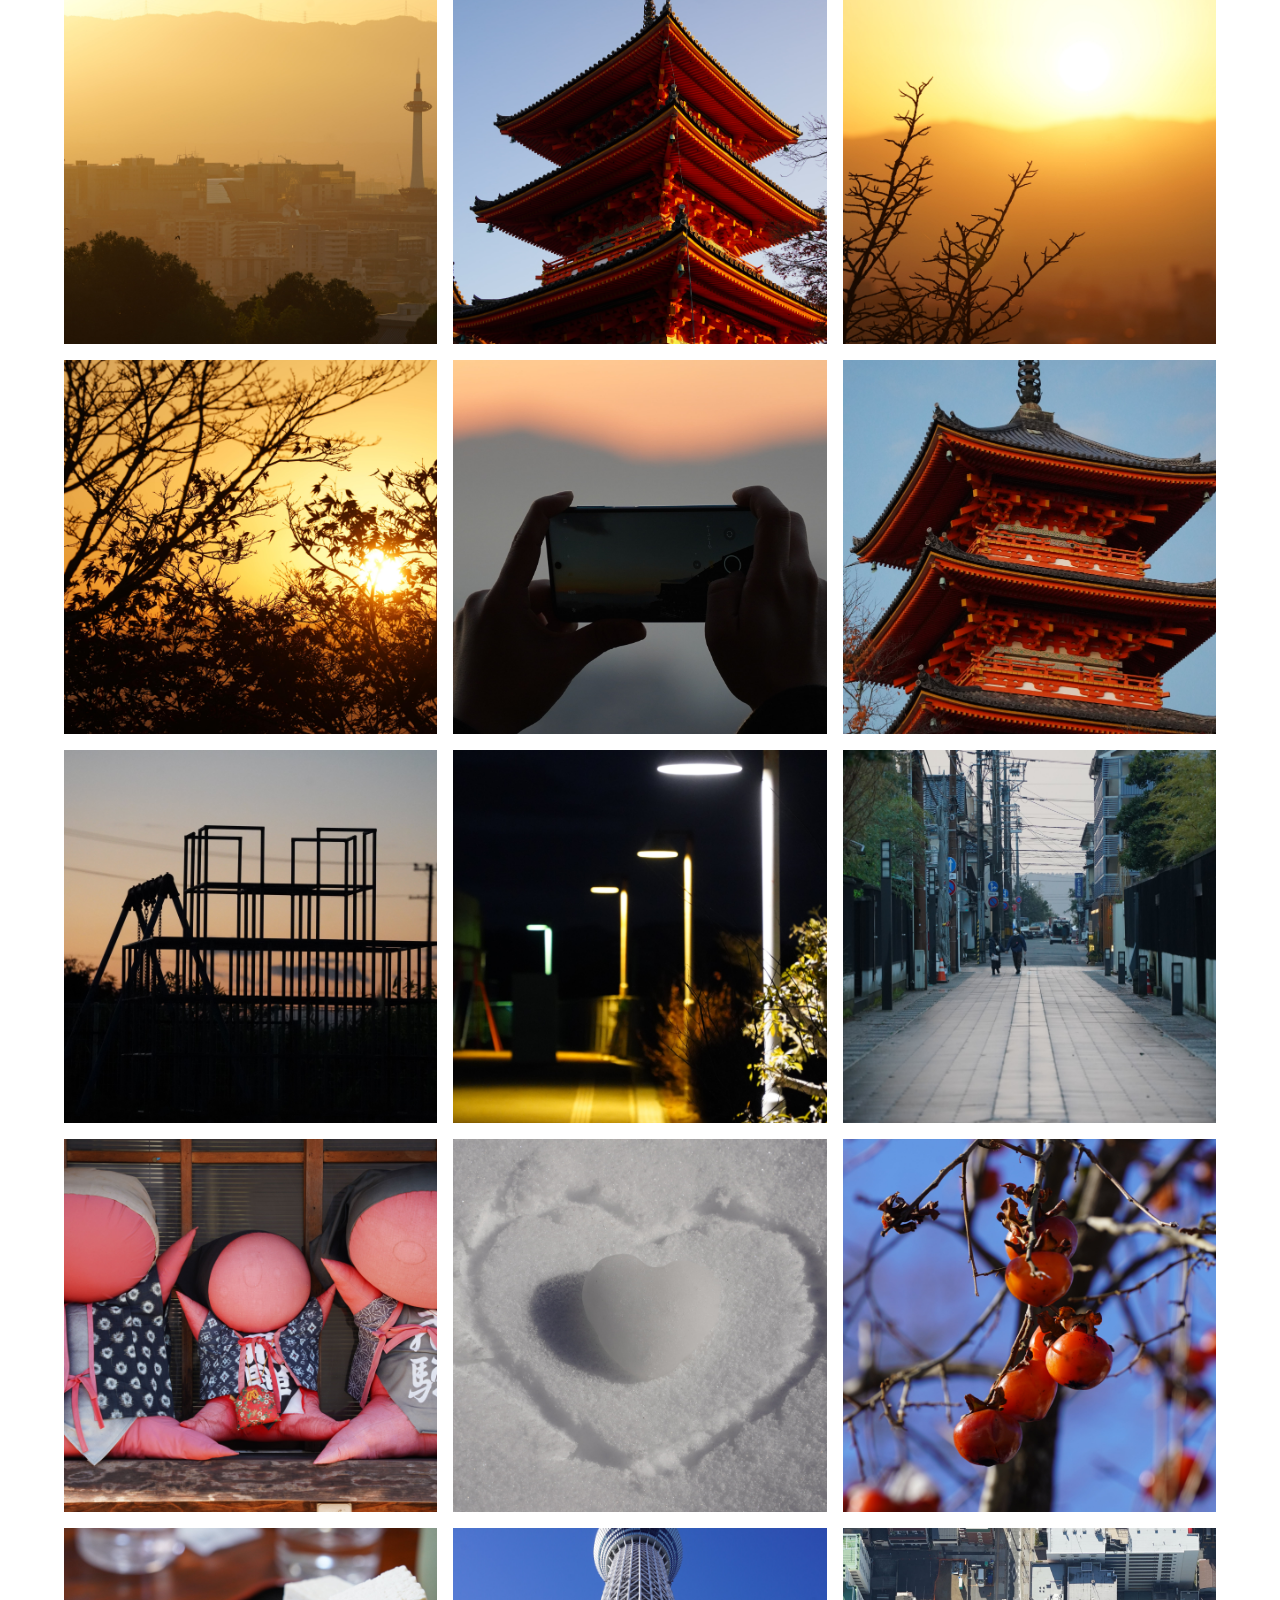
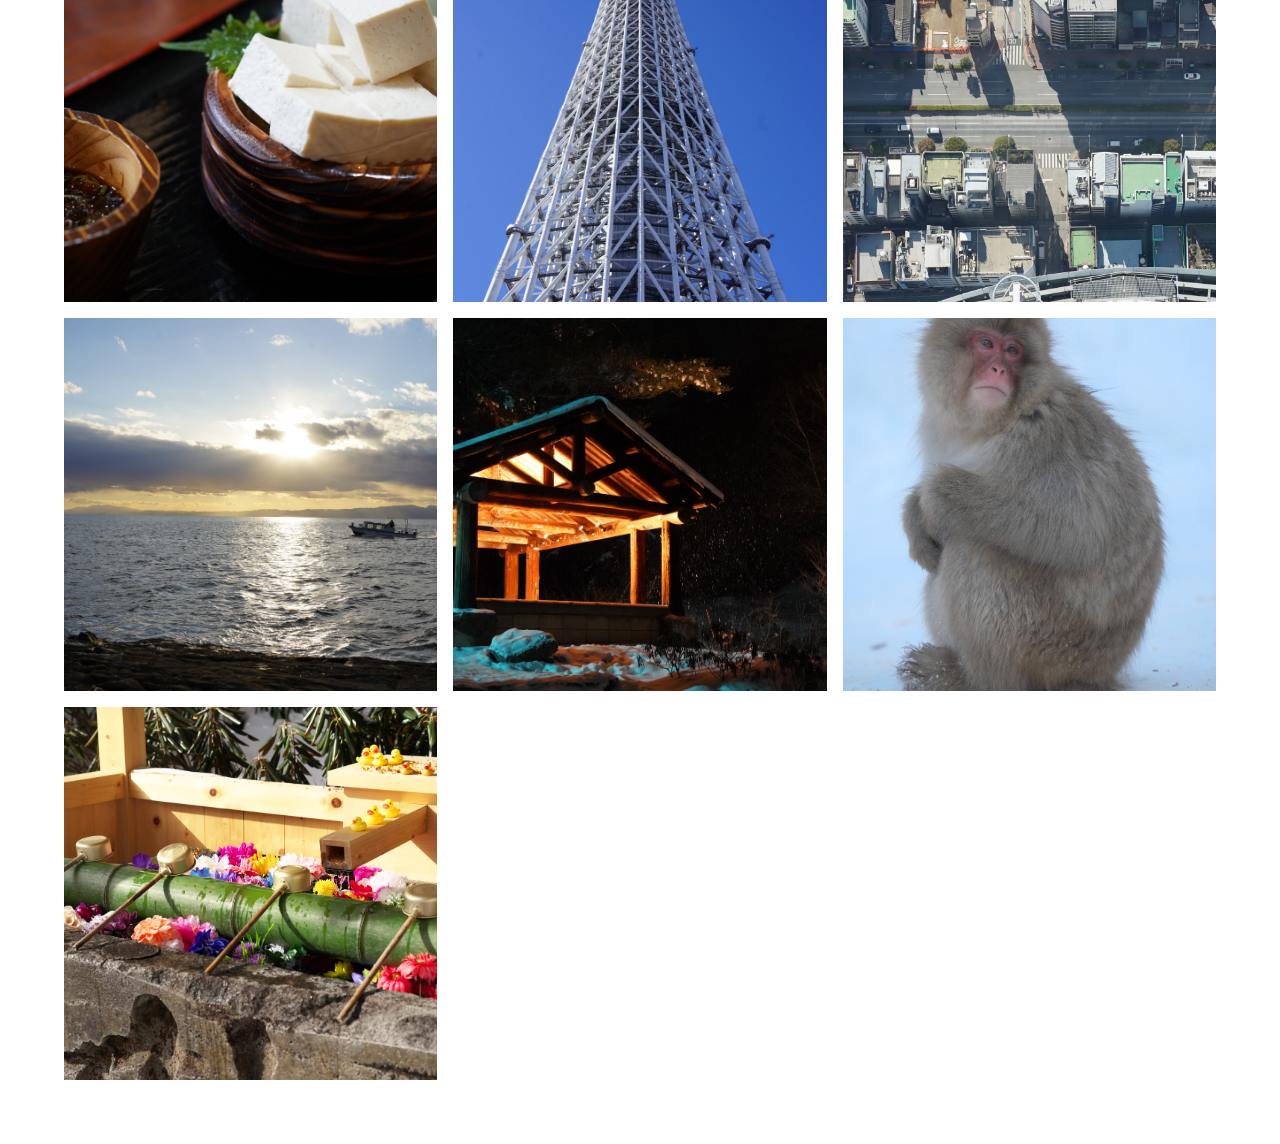
==== commit 90181af5: "Update gallery.html" ====
--- a/public/gallery.html
+++ b/public/gallery.html
@@ -48,6 +48,7 @@
         </div>
         <div class="items">
             <div class="item"><img src="../imgs/pic0.jpg"></div>
+                <div class="item"><img src="../imgs/pic0.jpg"></div>
                 <div class="item"><img src="../imgs/pic1.jpg"></div>
                 <div class="item"><img src="../imgs/pic2.jpg"></div>
                 <div class="item"><img src="../imgs/pic3.jpg"></div>
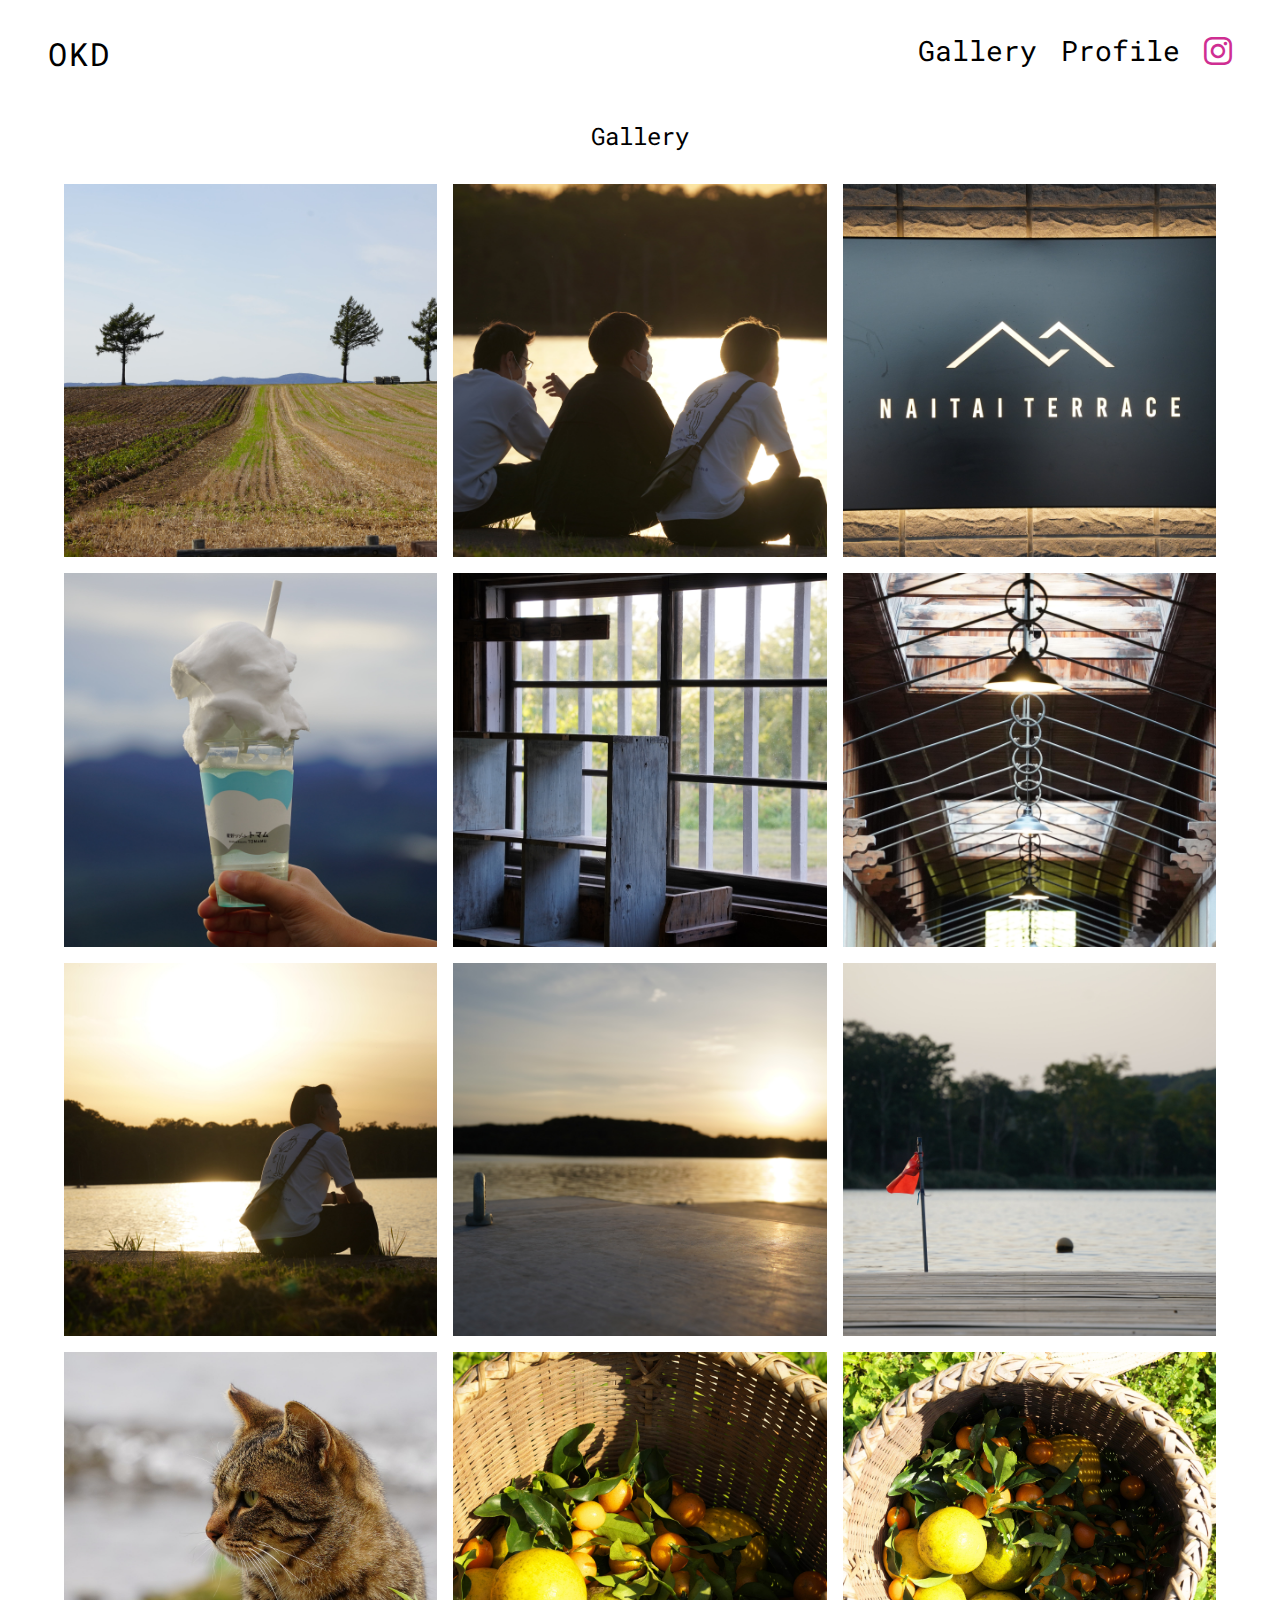
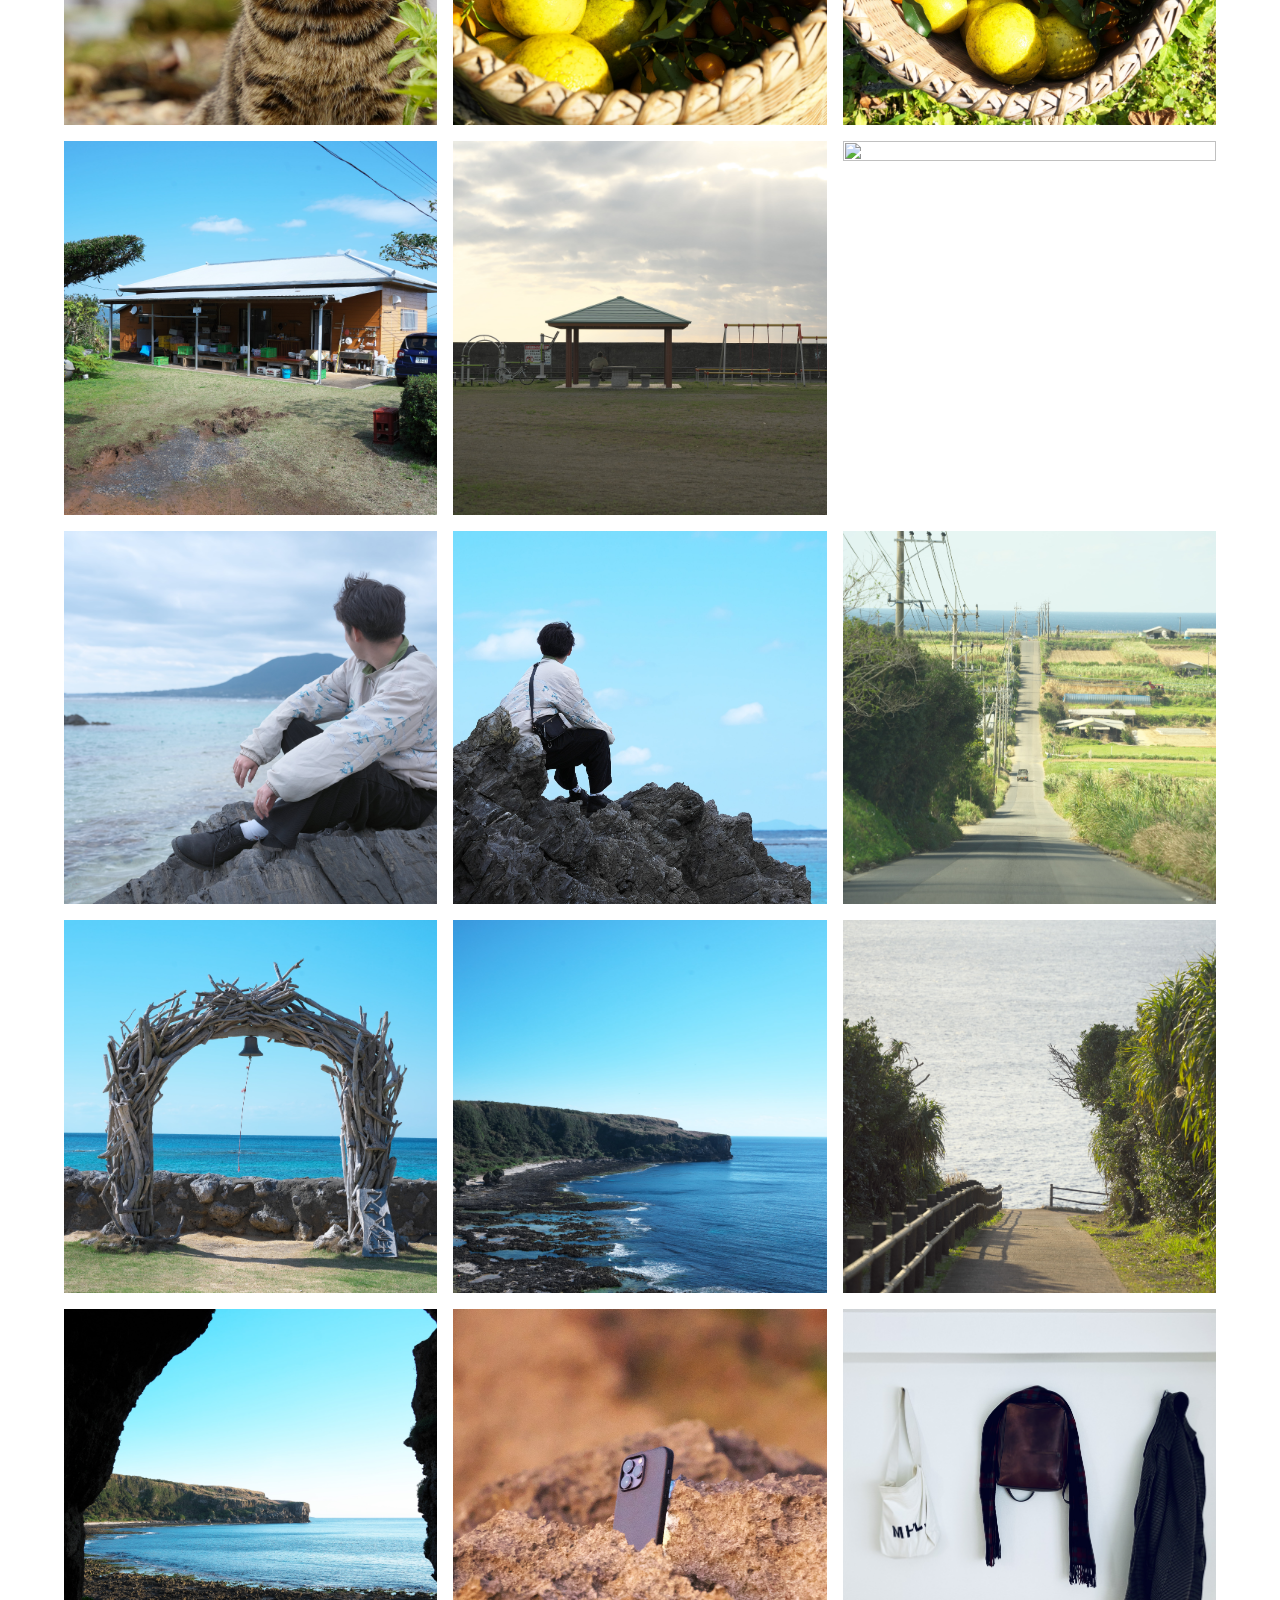
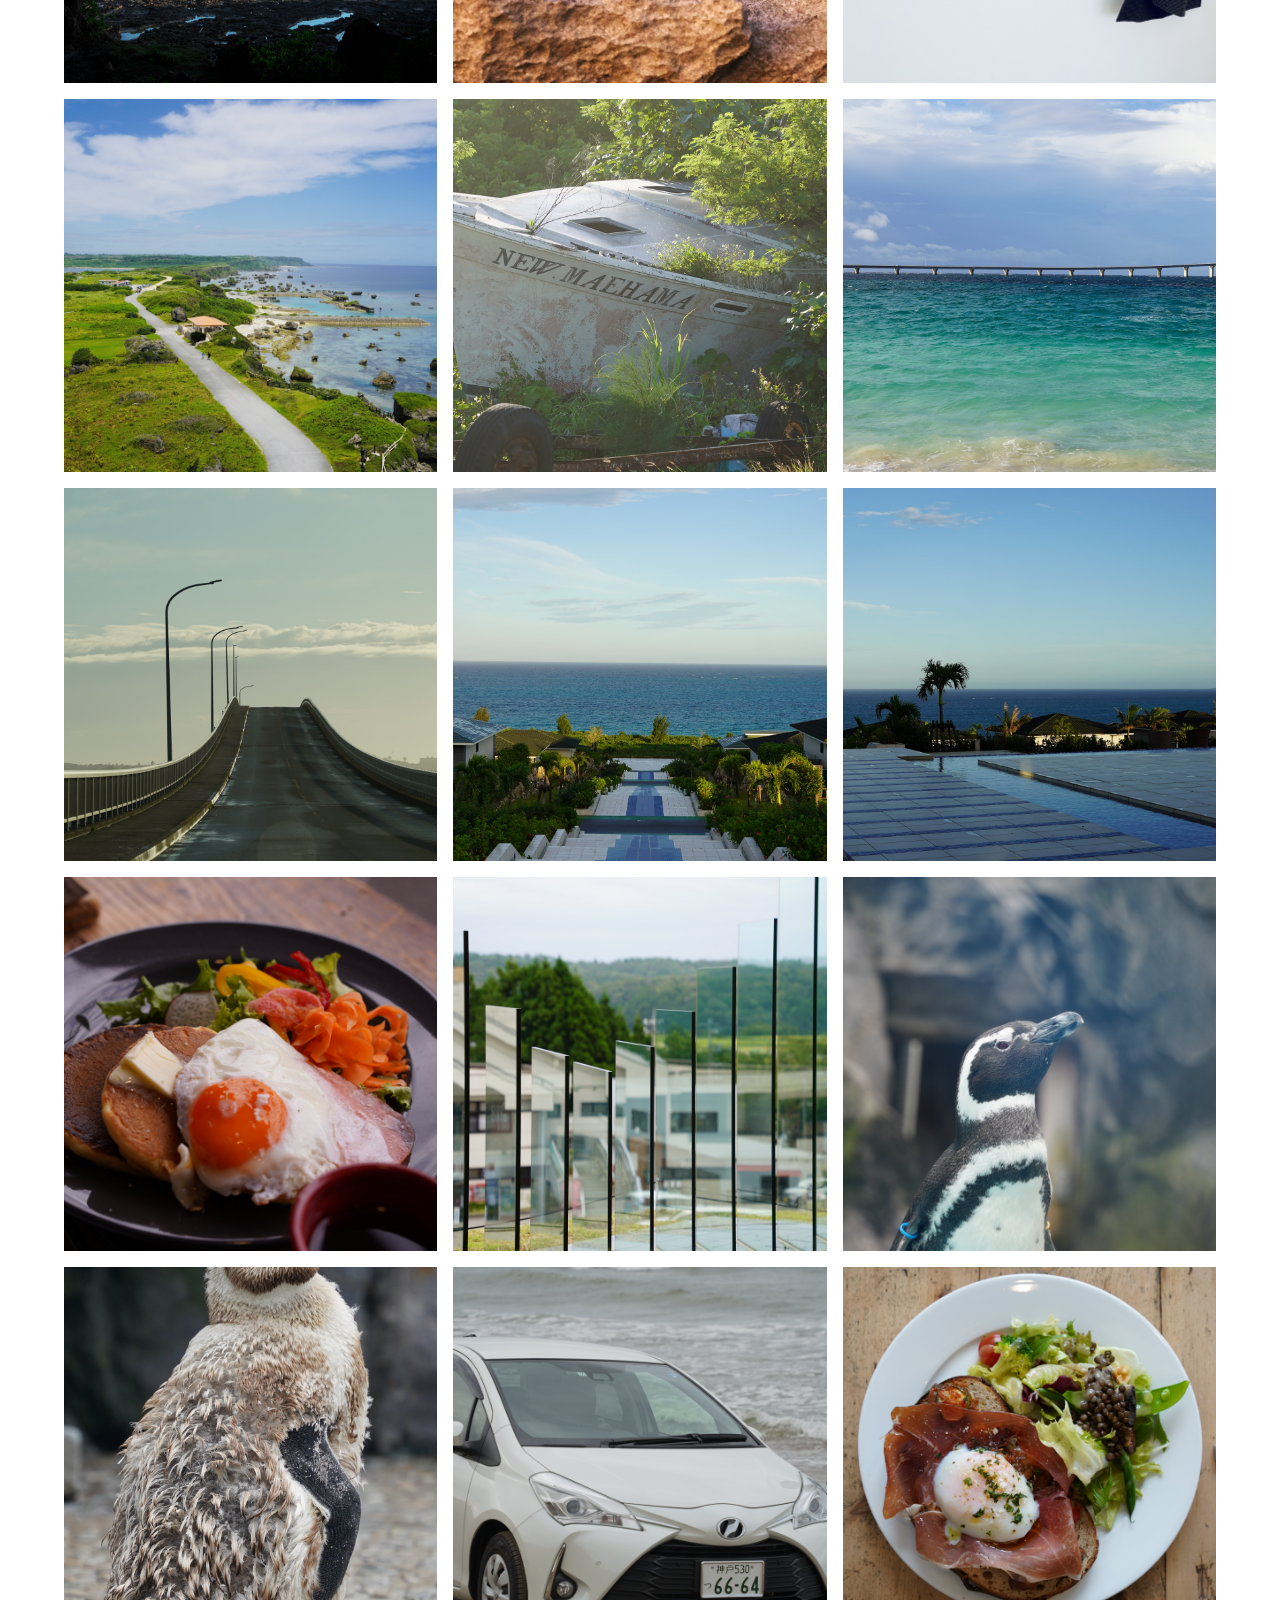
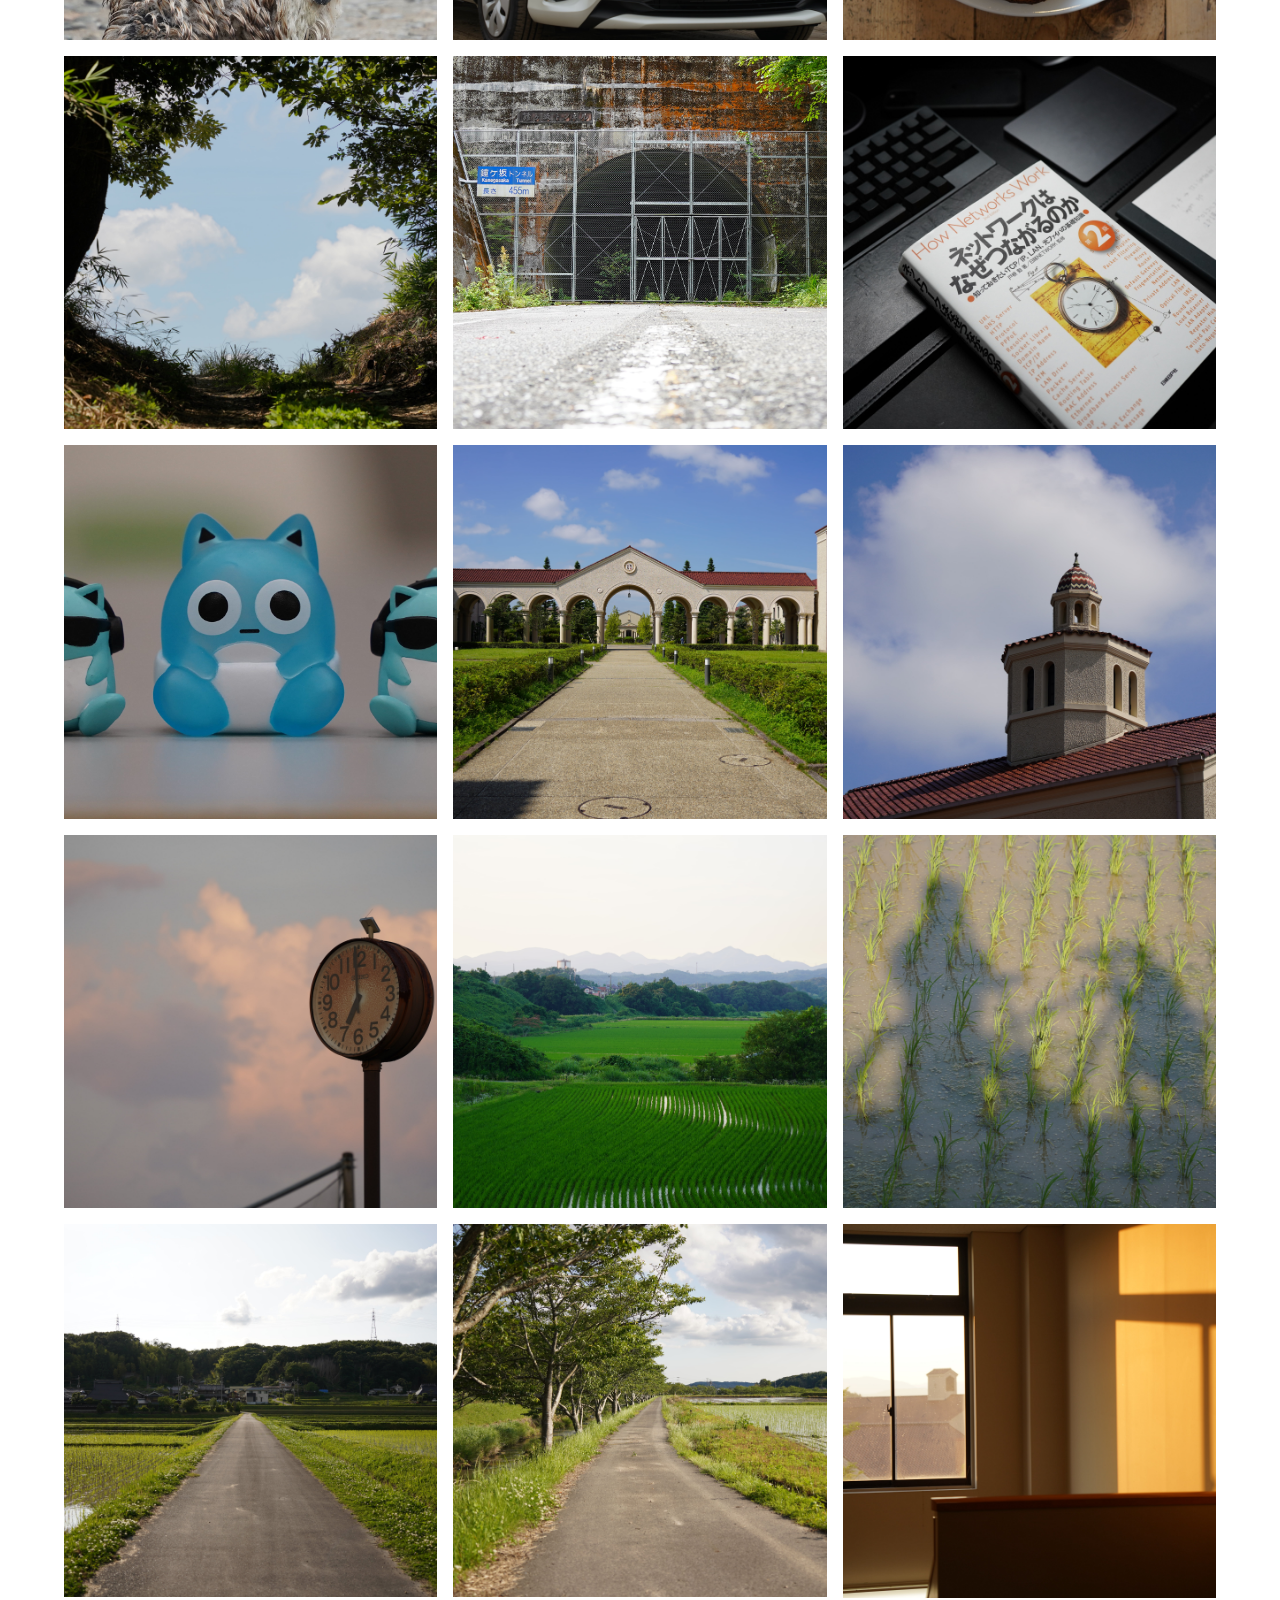
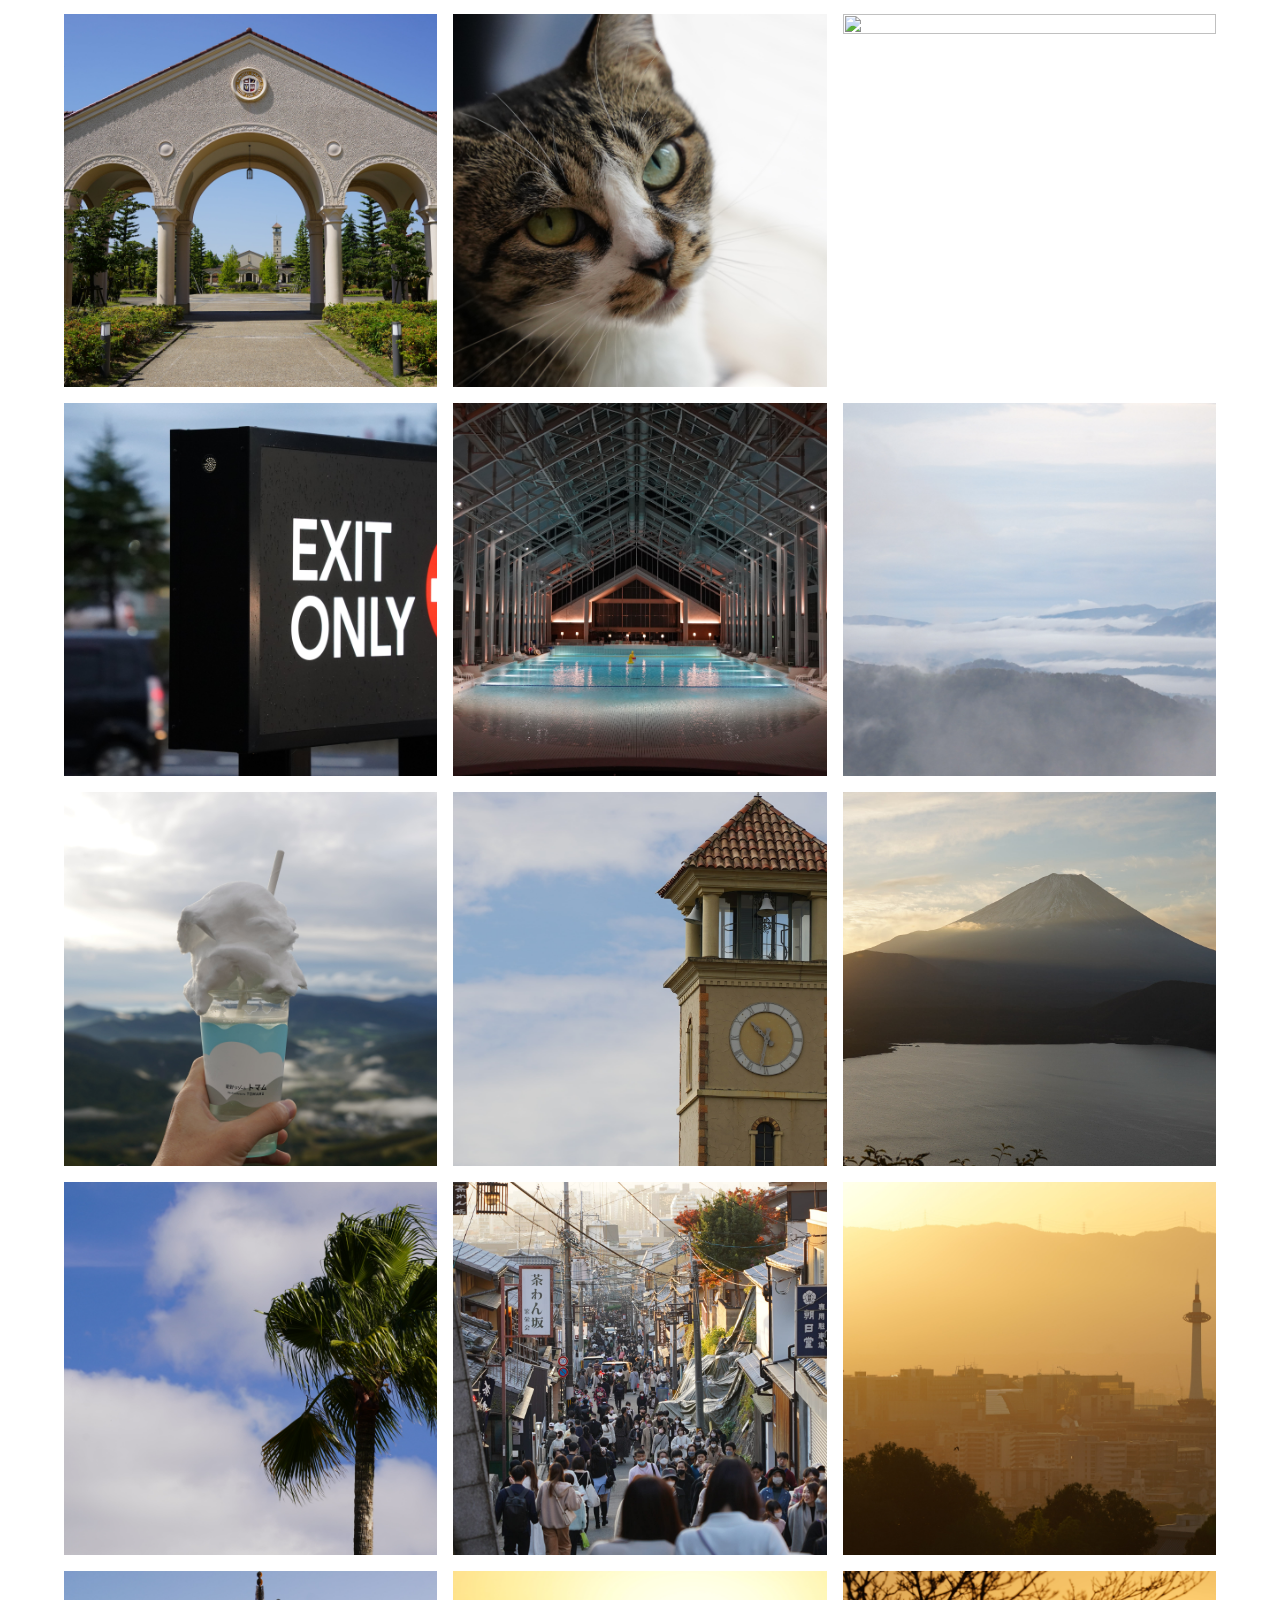
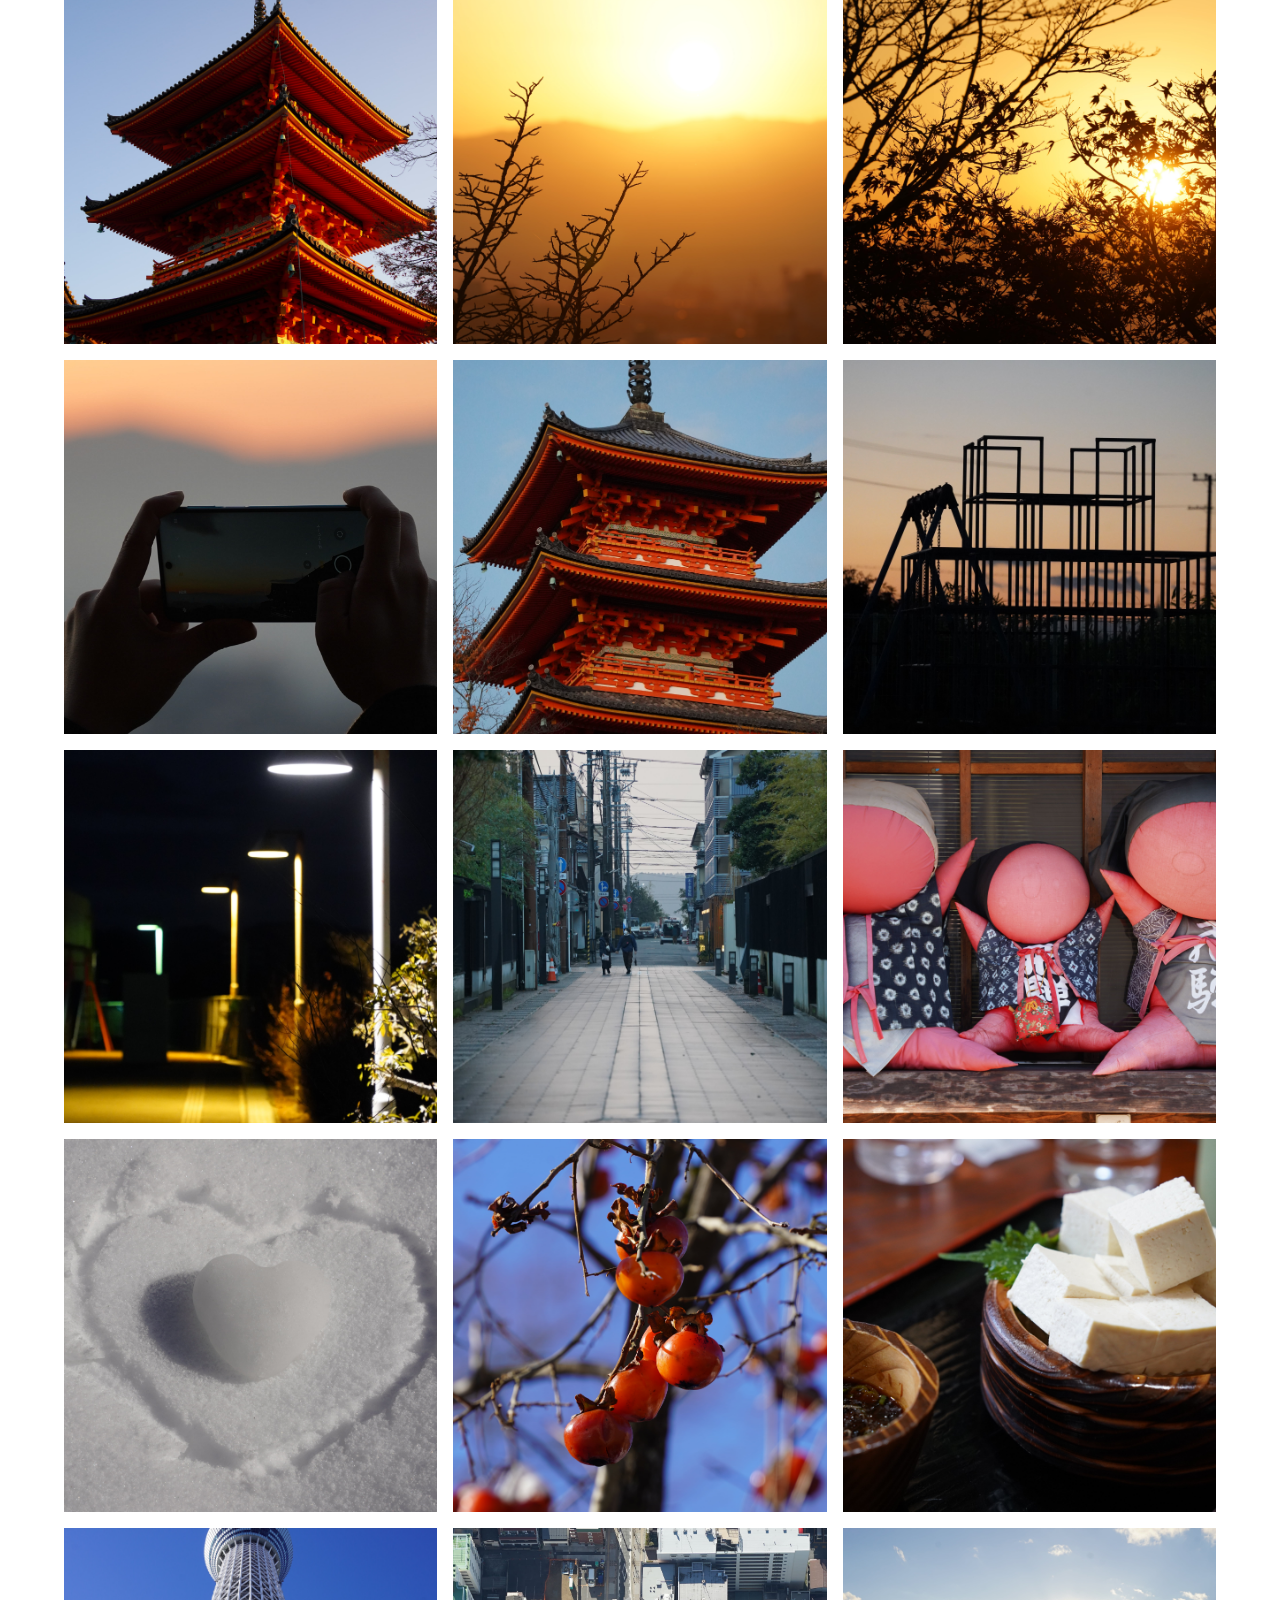
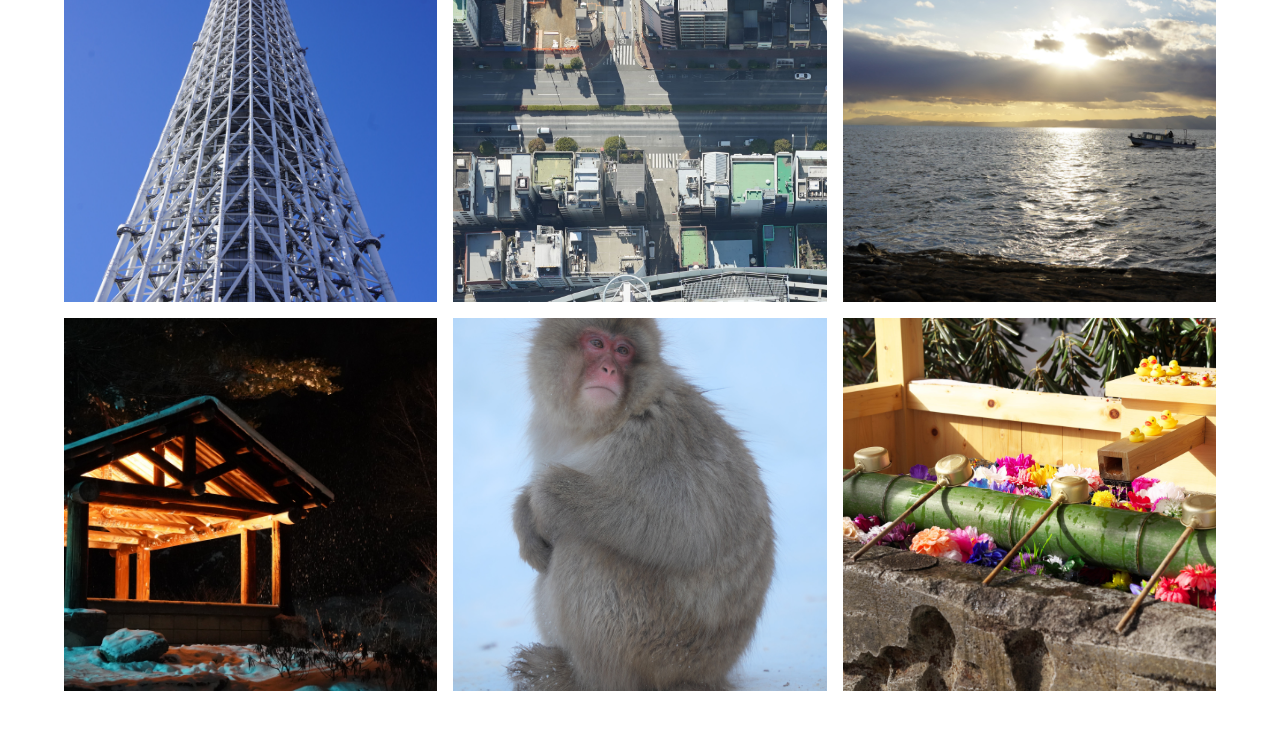
==== commit dcba04ab: "Update gallery.html" ====
--- a/public/gallery.html
+++ b/public/gallery.html
@@ -48,90 +48,89 @@
         </div>
         <div class="items">
             <div class="item"><img src="../imgs/pic0.jpg"></div>
-                <div class="item"><img src="../imgs/pic0.jpg"></div>
-                <div class="item"><img src="../imgs/pic1.jpg"></div>
-                <div class="item"><img src="../imgs/pic2.jpg"></div>
-                <div class="item"><img src="../imgs/pic3.jpg"></div>
-                <div class="item"><img src="../imgs/pic4.jpg"></div>
-                <div class="item"><img src="../imgs/pic5.jpg"></div>
-                <div class="item"><img src="../imgs/pic6.jpg"></div>
-                <div class="item"><img src="../imgs/pic7.jpg"></div>
-                <div class="item"><img src="../imgs/pic8.jpg"></div>
-                <div class="item"><img src="../imgs/pic9.jpg"></div>
+            <div class="item"><img src="../imgs/pic1.jpg"></div>
+            <div class="item"><img src="../imgs/pic2.jpg"></div>
+            <div class="item"><img src="../imgs/pic3.jpg"></div>
+            <div class="item"><img src="../imgs/pic4.jpg"></div>
+            <div class="item"><img src="../imgs/pic5.jpg"></div>
+            <div class="item"><img src="../imgs/pic6.jpg"></div>
+            <div class="item"><img src="../imgs/pic7.jpg"></div>
+            <div class="item"><img src="../imgs/pic8.jpg"></div>
+            <div class="item"><img src="../imgs/pic9.jpg"></div>
 <!--                 <div class="item"><img src="../imgs/pic10.jpg"></div> -->
-                <div class="item"><img src="../imgs/pic11.jpg"></div>
-                <div class="item"><img src="../imgs/pic12.jpg"></div>
-                <div class="item"><img src="../imgs/pic13.jpg"></div>
+            <div class="item"><img src="../imgs/pic11.jpg"></div>
+            <div class="item"><img src="../imgs/pic12.jpg"></div>
+            <div class="item"><img src="../imgs/pic13.jpg"></div>
 <!--                 <div class="item"><img src="../imgs/pic14.jpg"></div> -->
-                <div class="item"><img src="../imgs/pic15.jpg"></div>
-                <div class="item"><img src="../imgs/pic16.jpg"></div>
-                <div class="item"><img src="../imgs/pic17.jpg"></div>
-                <div class="item"><img src="../imgs/pic18.jpg"></div>
-                <div class="item"><img src="../imgs/pic19.jpg"></div>
-                <div class="item"><img src="../imgs/pic20.jpg"></div>
-                <div class="item"><img src="../imgs/pic21.jpg"></div>
-                <div class="item"><img src="../imgs/pic22.jpg"></div>
-                <div class="item"><img src="../imgs/pic23.jpg"></div>
-                <div class="item"><img src="../imgs/pic24.jpg"></div>
-                <div class="item"><img src="../imgs/pic25.jpg"></div>
-                <div class="item"><img src="../imgs/pic26.jpg"></div>
+            <div class="item"><img src="../imgs/pic15.jpg"></div>
+            <div class="item"><img src="../imgs/pic16.jpg"></div>
+            <div class="item"><img src="../imgs/pic17.jpg"></div>
+            <div class="item"><img src="../imgs/pic18.jpg"></div>
+            <div class="item"><img src="../imgs/pic19.jpg"></div>
+            <div class="item"><img src="../imgs/pic20.jpg"></div>
+            <div class="item"><img src="../imgs/pic21.jpg"></div>
+            <div class="item"><img src="../imgs/pic22.jpg"></div>
+            <div class="item"><img src="../imgs/pic23.jpg"></div>
+            <div class="item"><img src="../imgs/pic24.jpg"></div>
+            <div class="item"><img src="../imgs/pic25.jpg"></div>
+            <div class="item"><img src="../imgs/pic26.jpg"></div>
 <!--                 <div class="item"><img src="../imgs/pic27.jpg"></div> -->
-                <div class="item"><img src="../imgs/pic28.jpg"></div>
-                <div class="item"><img src="../imgs/pic29.jpg"></div>
-                <div class="item"><img src="../imgs/pic30.jpg"></div>
-                <div class="item"><img src="../imgs/pic31.jpg"></div>
-                <div class="item"><img src="../imgs/pic32.jpg"></div>
-                <div class="item"><img src="../imgs/pic33.jpg"></div>
-                <div class="item"><img src="../imgs/pic34.jpg"></div>
-                <div class="item"><img src="../imgs/pic35.jpg"></div>
-                <div class="item"><img src="../imgs/pic36.jpg"></div>
-                <div class="item"><img src="../imgs/pic37.jpg"></div>
-                <div class="item"><img src="../imgs/pic38.jpg"></div>
+            <div class="item"><img src="../imgs/pic28.jpg"></div>
+            <div class="item"><img src="../imgs/pic29.jpg"></div>
+            <div class="item"><img src="../imgs/pic30.jpg"></div>
+            <div class="item"><img src="../imgs/pic31.jpg"></div>
+            <div class="item"><img src="../imgs/pic32.jpg"></div>
+            <div class="item"><img src="../imgs/pic33.jpg"></div>
+            <div class="item"><img src="../imgs/pic34.jpg"></div>
+            <div class="item"><img src="../imgs/pic35.jpg"></div>
+            <div class="item"><img src="../imgs/pic36.jpg"></div>
+            <div class="item"><img src="../imgs/pic37.jpg"></div>
+            <div class="item"><img src="../imgs/pic38.jpg"></div>
 <!--                 <div class="item"><img src="../imgs/pic39.jpg"></div> -->
-                <div class="item"><img src="../imgs/pic40.jpg"></div>
-                <div class="item"><img src="../imgs/pic41.jpg"></div>
-                <div class="item"><img src="../imgs/pic42.jpg"></div>
-                <div class="item"><img src="../imgs/pic43.jpg"></div>
-                <div class="item"><img src="../imgs/pic44.jpg"></div>
-                <div class="item"><img src="../imgs/pic45.jpg"></div>
-                <div class="item"><img src="../imgs/pic46.jpg"></div>
-                <div class="item"><img src="../imgs/pic47.jpg"></div>
+            <div class="item"><img src="../imgs/pic40.jpg"></div>
+            <div class="item"><img src="../imgs/pic41.jpg"></div>
+            <div class="item"><img src="../imgs/pic42.jpg"></div>
+            <div class="item"><img src="../imgs/pic43.jpg"></div>
+            <div class="item"><img src="../imgs/pic44.jpg"></div>
+            <div class="item"><img src="../imgs/pic45.jpg"></div>
+            <div class="item"><img src="../imgs/pic46.jpg"></div>
+            <div class="item"><img src="../imgs/pic47.jpg"></div>
 <!--                 <div class="item"><img src="../imgs/pic48.jpg"></div> -->
-                <div class="item"><img src="../imgs/pic49.jpg"></div>
-                <div class="item"><img src="../imgs/pic50.jpg"></div>
-                <div class="item"><img src="../imgs/pic51.jpg"></div>
-                <div class="item"><img src="../imgs/pic52.jpg"></div>
-                <div class="item"><img src="../imgs/pic53.jpg"></div>
-                <div class="item"><img src="../imgs/pic54.jpg"></div>
-                <div class="item"><img src="../imgs/pic55.jpg"></div>
-                <div class="item"><img src="../imgs/pic56.jpg"></div>
-                <div class="item"><img src="../imgs/pic57.jpg"></div>
+            <div class="item"><img src="../imgs/pic49.jpg"></div>
+            <div class="item"><img src="../imgs/pic50.jpg"></div>
+            <div class="item"><img src="../imgs/pic51.jpg"></div>
+            <div class="item"><img src="../imgs/pic52.jpg"></div>
+            <div class="item"><img src="../imgs/pic53.jpg"></div>
+            <div class="item"><img src="../imgs/pic54.jpg"></div>
+            <div class="item"><img src="../imgs/pic55.jpg"></div>
+            <div class="item"><img src="../imgs/pic56.jpg"></div>
+            <div class="item"><img src="../imgs/pic57.jpg"></div>
 <!--                 <div class="item"><img src="../imgs/pic58.jpg"></div> -->
-                <div class="item"><img src="../imgs/pic59.jpg"></div>
-                <div class="item"><img src="../imgs/pic60.jpg"></div>
-                <div class="item"><img src="../imgs/pic61.jpg"></div>
-                <div class="item"><img src="../imgs/pic62.jpg"></div>
-                <div class="item"><img src="../imgs/pic63.jpg"></div>
-                <div class="item"><img src="../imgs/pic64.jpg"></div>
-                <div class="item"><img src="../imgs/pic65.jpg"></div>
-                <div class="item"><img src="../imgs/pic66.jpg"></div>
-                <div class="item"><img src="../imgs/pic67.jpg"></div>
-                <div class="item"><img src="../imgs/pic68.jpg"></div>
-                <div class="item"><img src="../imgs/pic69.jpg"></div>
-                <div class="item"><img src="../imgs/pic70.jpg"></div>
-                <div class="item"><img src="../imgs/pic71.jpg"></div>
-                <div class="item"><img src="../imgs/pic72.jpg"></div>
-                <div class="item"><img src="../imgs/pic73.jpg"></div>
-                <div class="item"><img src="../imgs/pic74.jpg"></div>
-                <div class="item"><img src="../imgs/pic75.jpg"></div>
-                <div class="item"><img src="../imgs/pic76.jpg"></div>
-                <div class="item"><img src="../imgs/pic77.jpg"></div>
-                <div class="item"><img src="../imgs/pic78.jpg"></div>
-                <div class="item"><img src="../imgs/pic79.jpg"></div>
-                <div class="item"><img src="../imgs/pic80.jpg"></div>
-                <div class="item"><img src="../imgs/pic81.jpg"></div>
-                <div class="item"><img src="../imgs/pic82.jpg"></div>
-                <div class="item"><img src="../imgs/pic83.jpg"></div>
+            <div class="item"><img src="../imgs/pic59.jpg"></div>
+            <div class="item"><img src="../imgs/pic60.jpg"></div>
+            <div class="item"><img src="../imgs/pic61.jpg"></div>
+            <div class="item"><img src="../imgs/pic62.jpg"></div>
+            <div class="item"><img src="../imgs/pic63.jpg"></div>
+            <div class="item"><img src="../imgs/pic64.jpg"></div>
+            <div class="item"><img src="../imgs/pic65.jpg"></div>
+            <div class="item"><img src="../imgs/pic66.jpg"></div>
+            <div class="item"><img src="../imgs/pic67.jpg"></div>
+            <div class="item"><img src="../imgs/pic68.jpg"></div>
+            <div class="item"><img src="../imgs/pic69.jpg"></div>
+            <div class="item"><img src="../imgs/pic70.jpg"></div>
+            <div class="item"><img src="../imgs/pic71.jpg"></div>
+            <div class="item"><img src="../imgs/pic72.jpg"></div>
+            <div class="item"><img src="../imgs/pic73.jpg"></div>
+            <div class="item"><img src="../imgs/pic74.jpg"></div>
+            <div class="item"><img src="../imgs/pic75.jpg"></div>
+            <div class="item"><img src="../imgs/pic76.jpg"></div>
+            <div class="item"><img src="../imgs/pic77.jpg"></div>
+            <div class="item"><img src="../imgs/pic78.jpg"></div>
+            <div class="item"><img src="../imgs/pic79.jpg"></div>
+            <div class="item"><img src="../imgs/pic80.jpg"></div>
+            <div class="item"><img src="../imgs/pic81.jpg"></div>
+            <div class="item"><img src="../imgs/pic82.jpg"></div>
+            <div class="item"><img src="../imgs/pic83.jpg"></div>
         </div>
     </main>
     <script src="../js/gallery.js"></script>
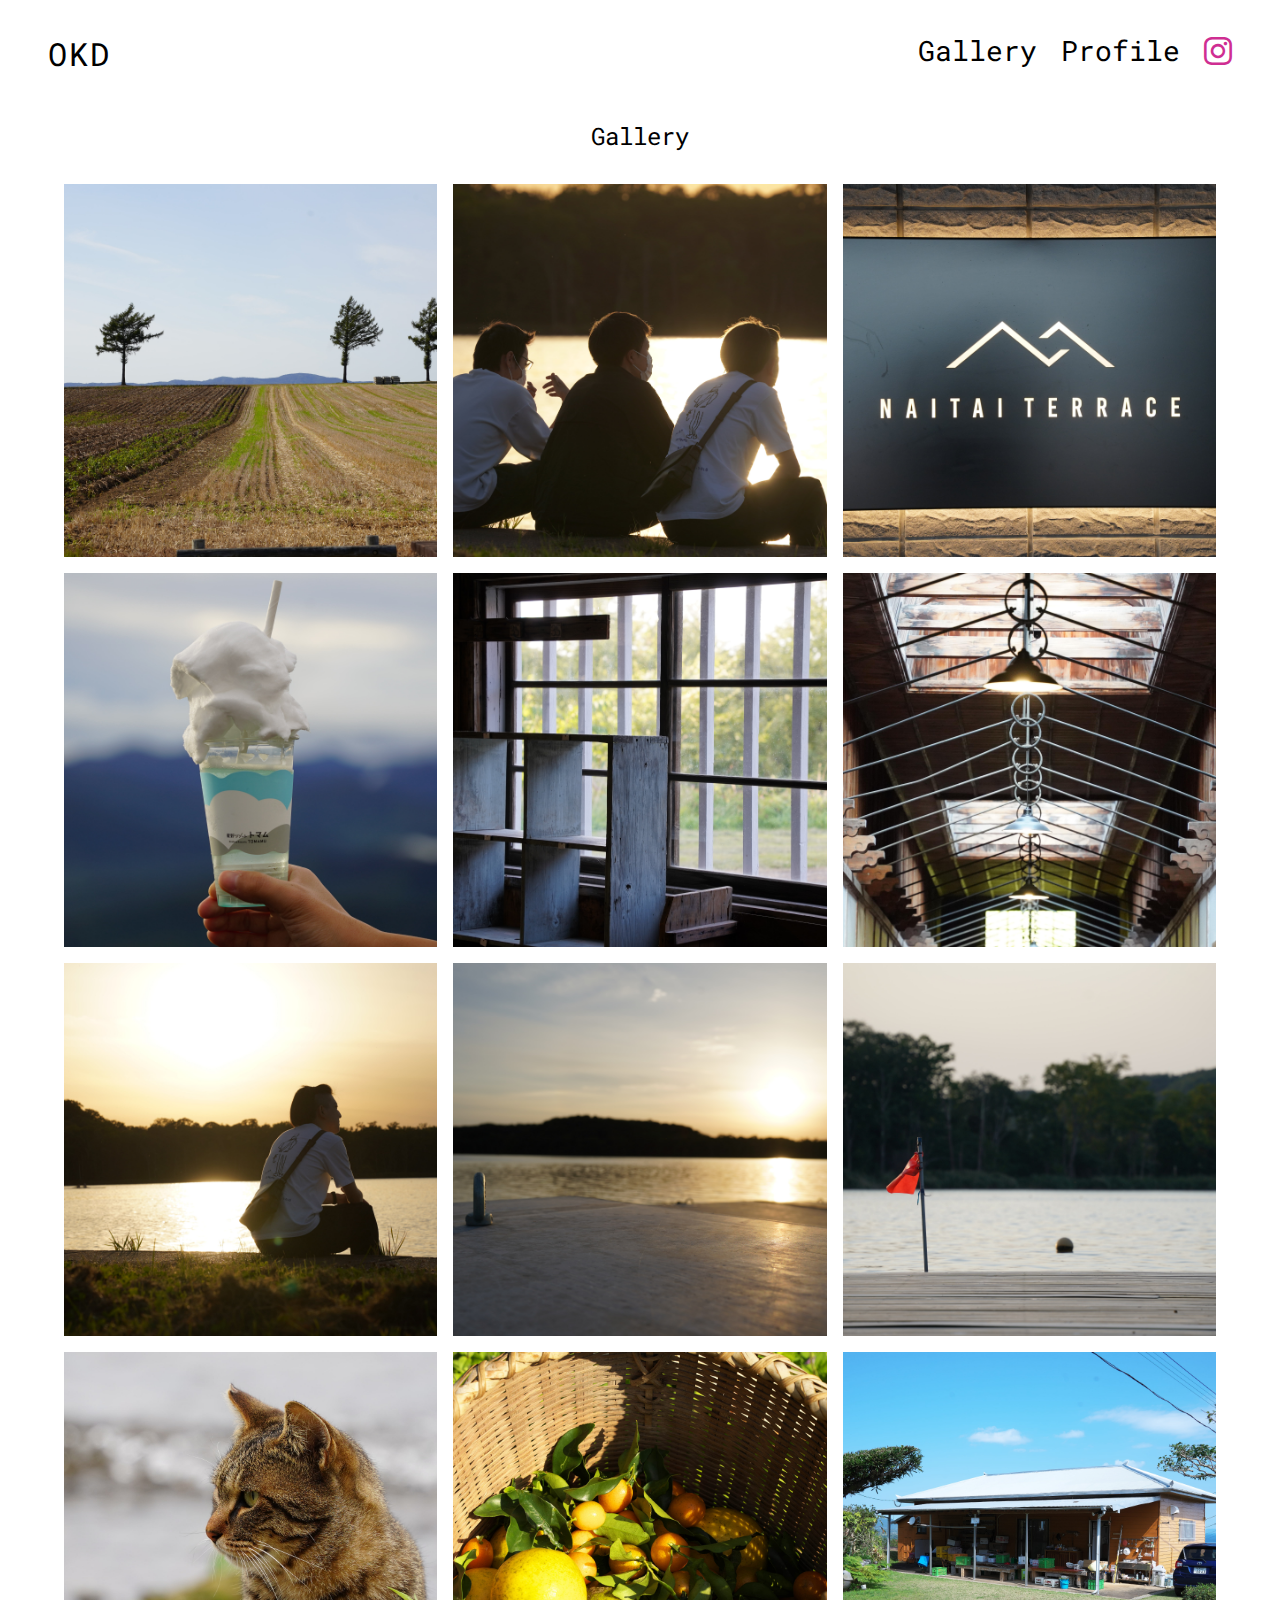
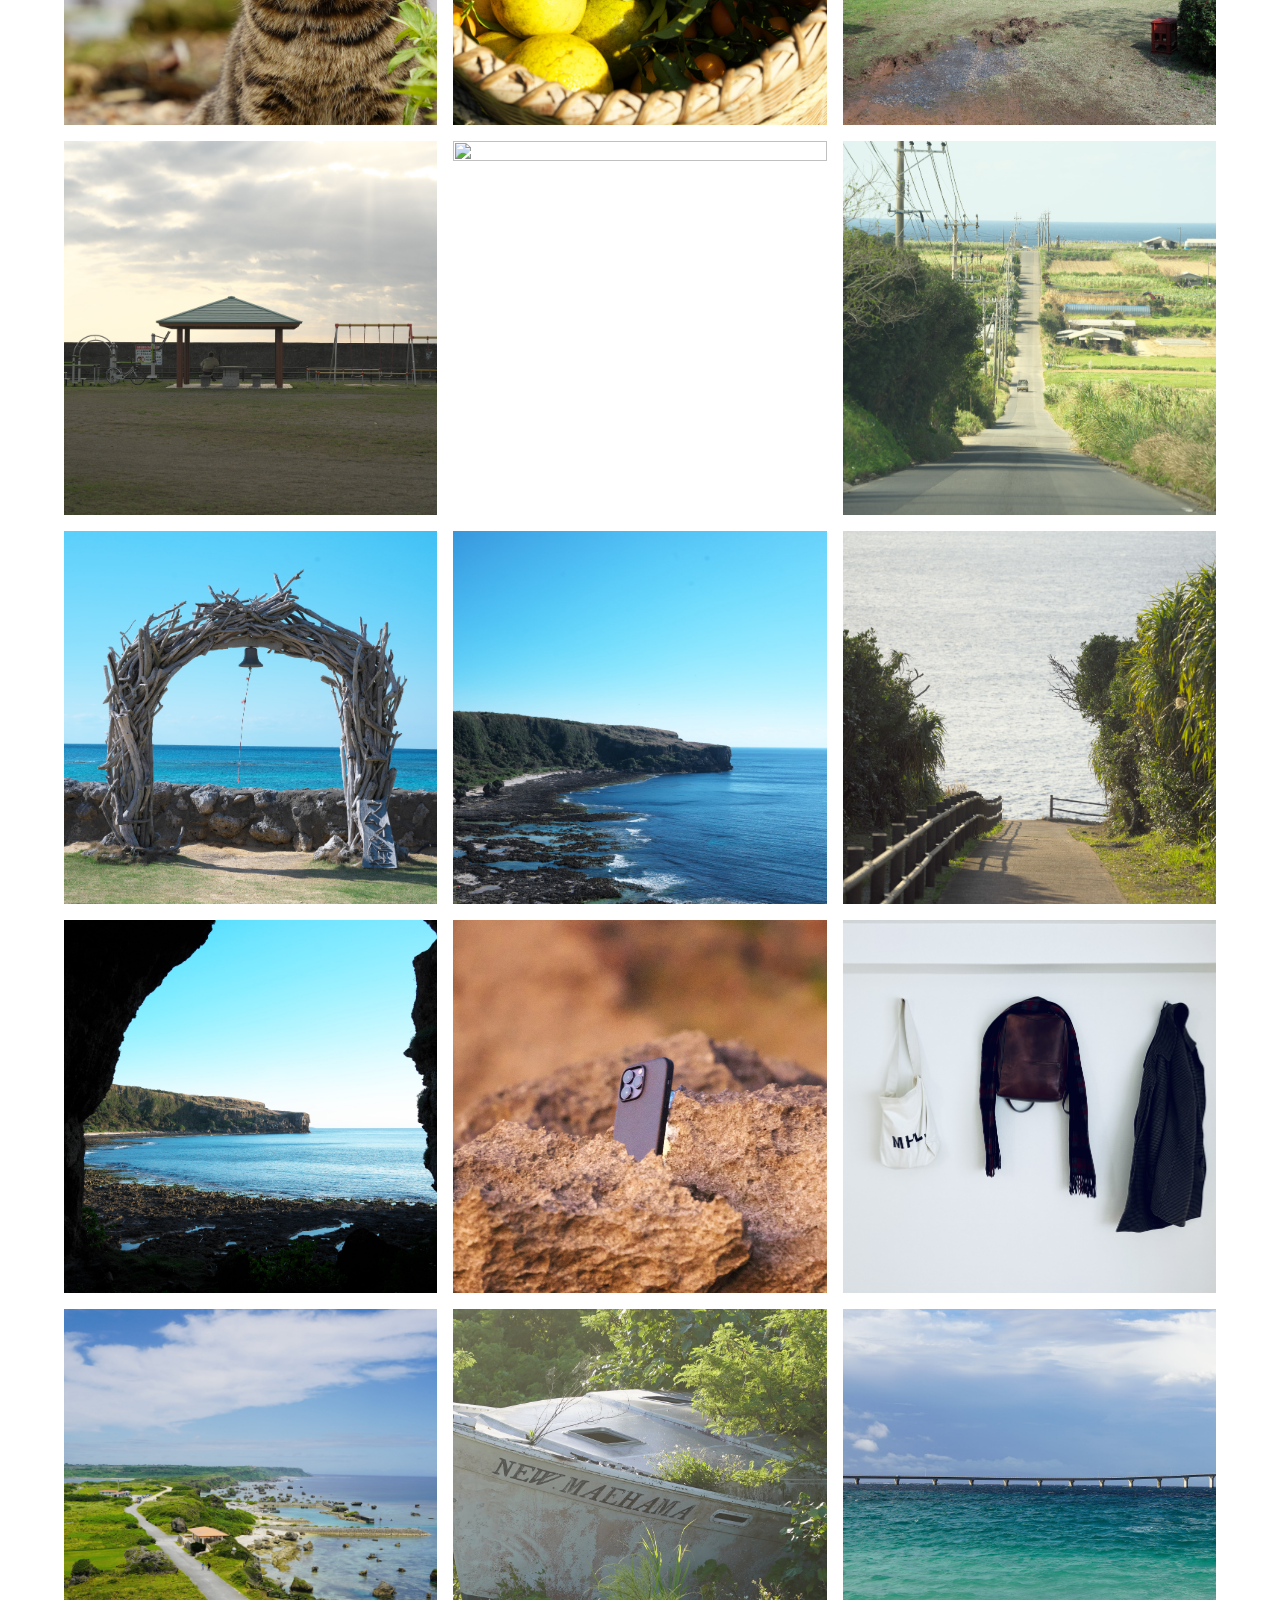
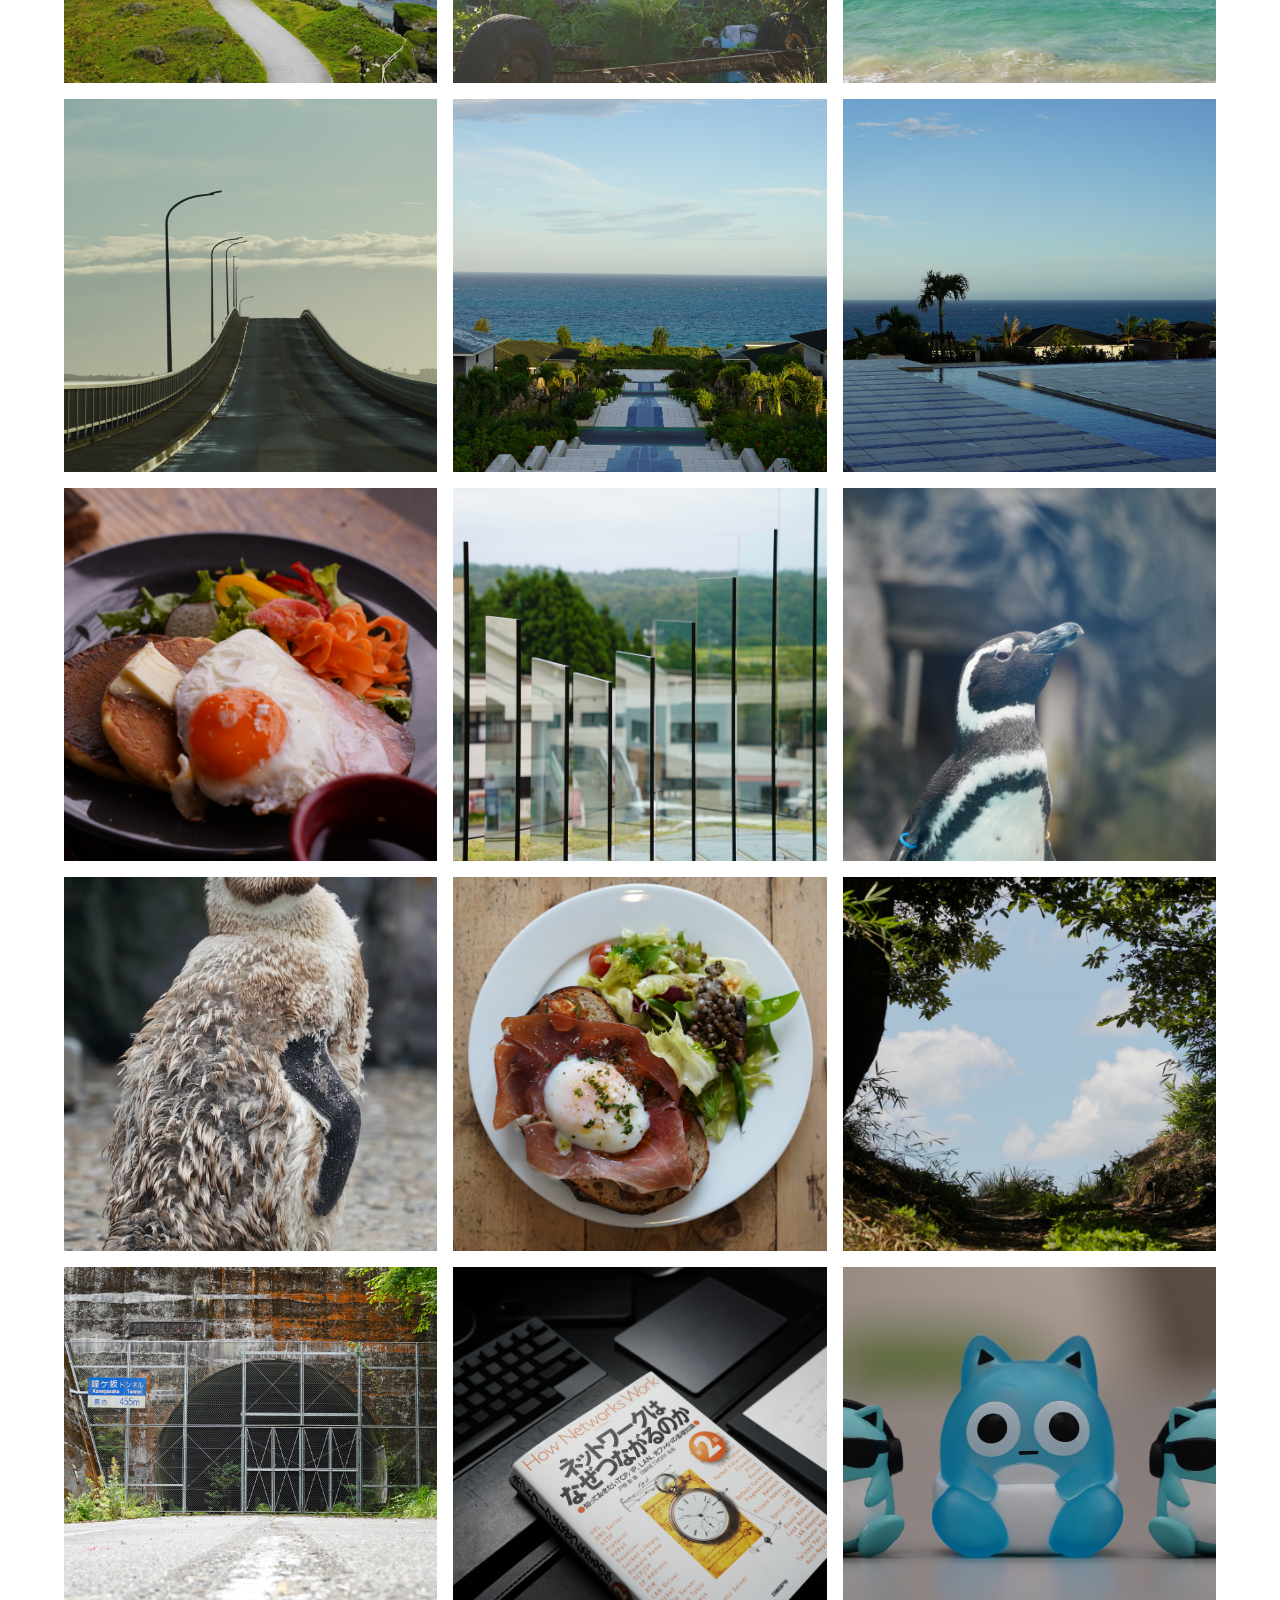
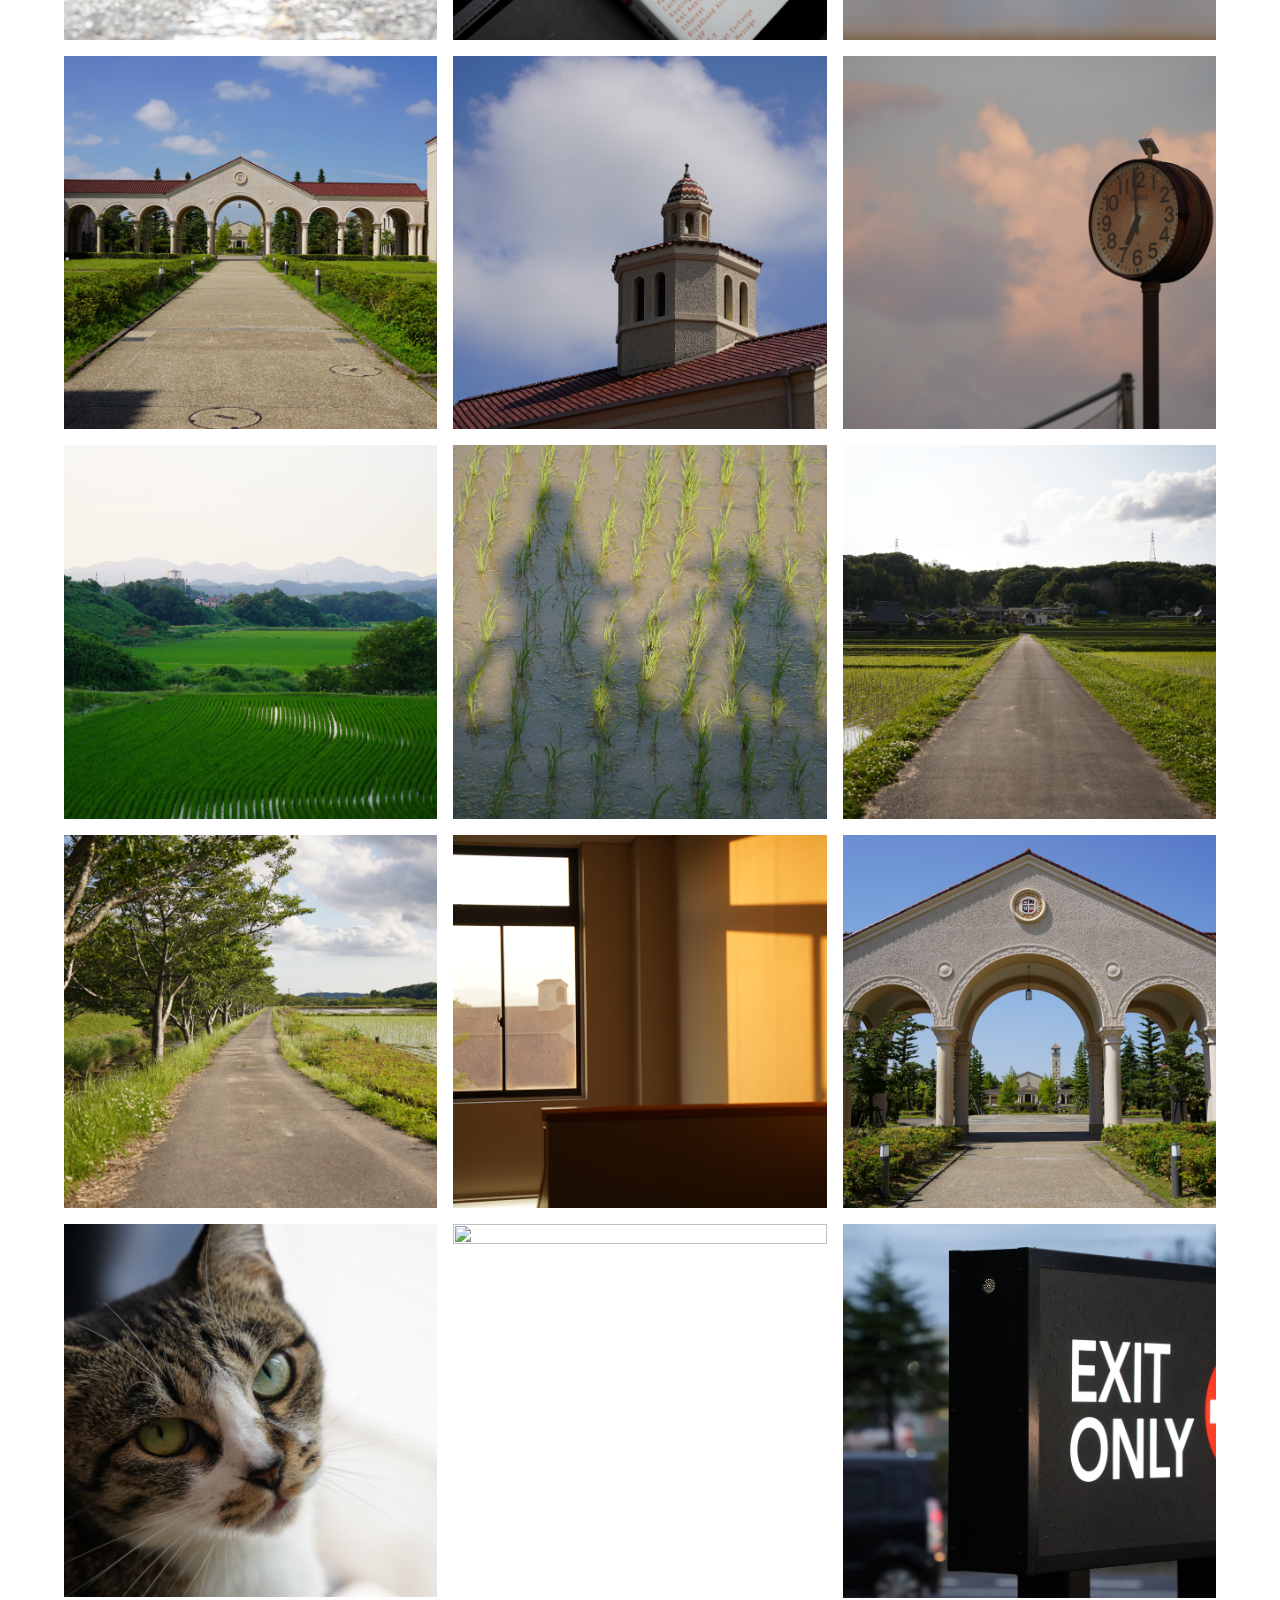
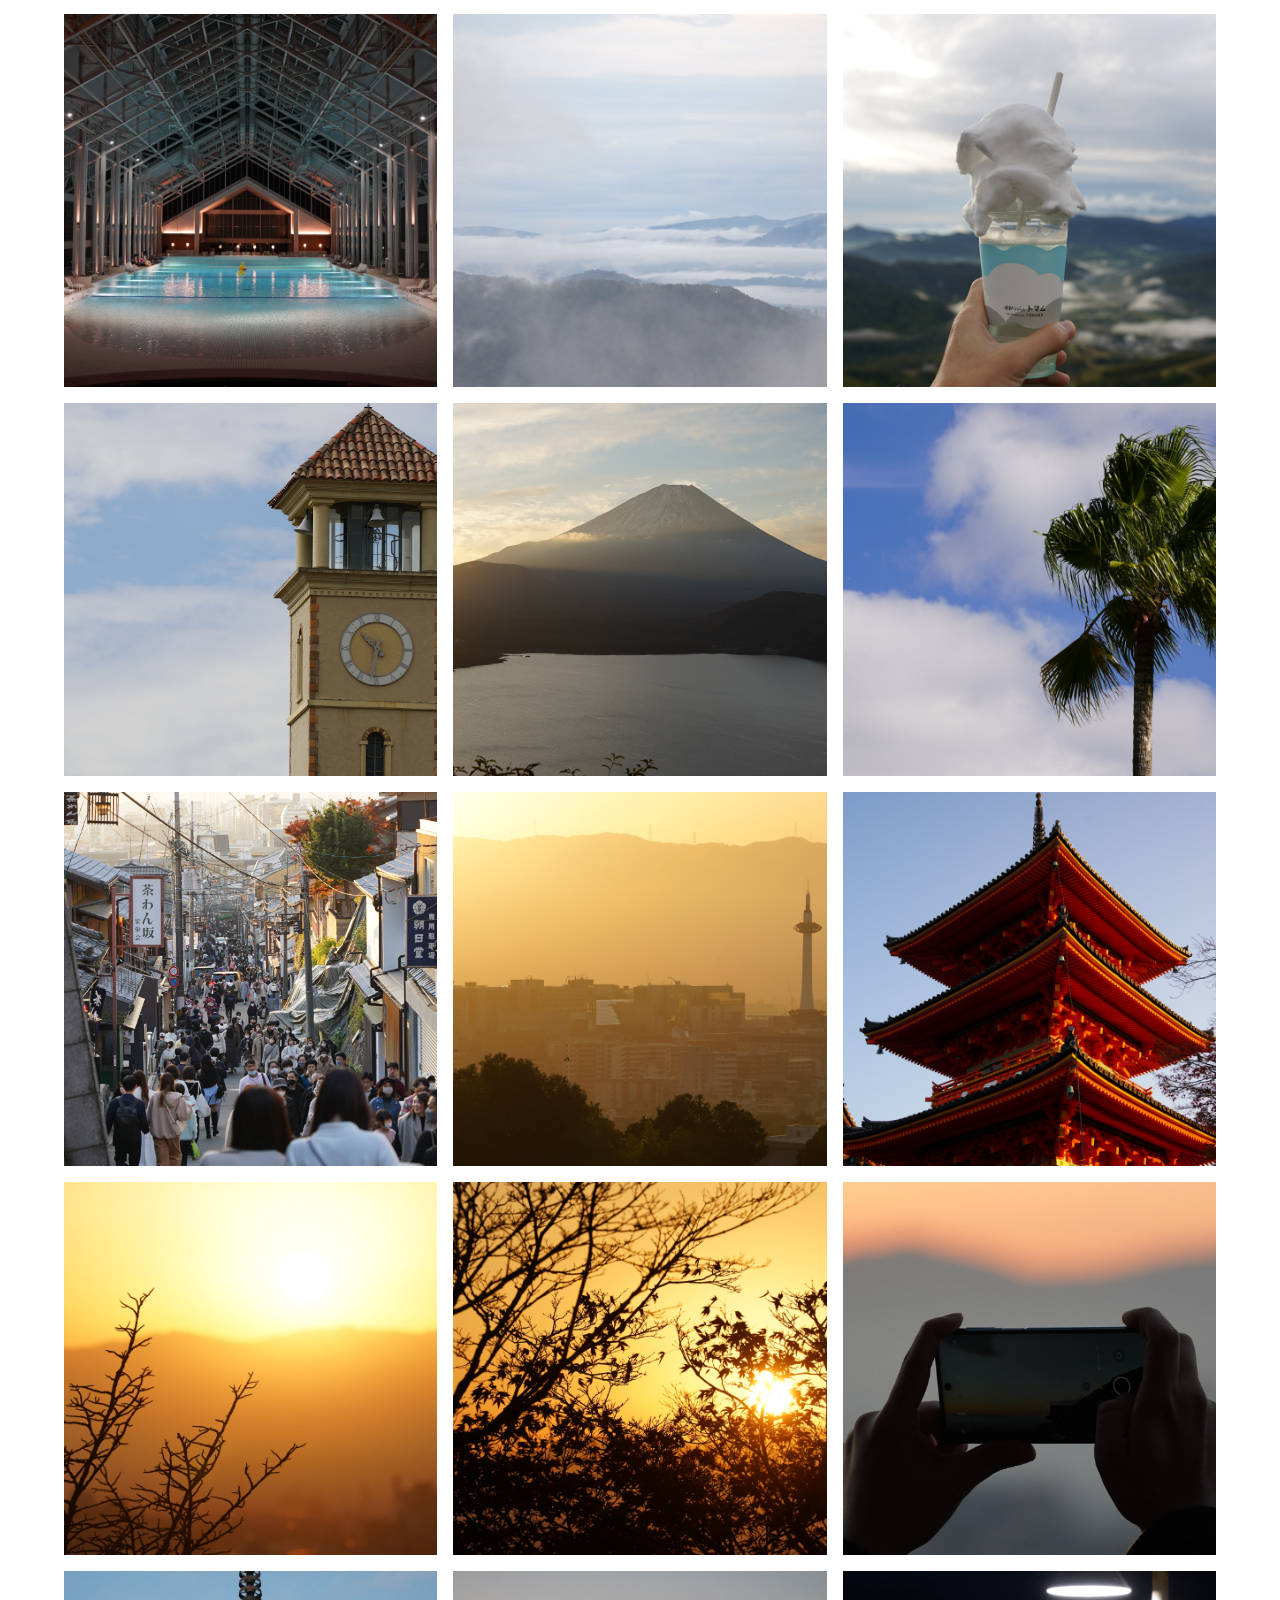
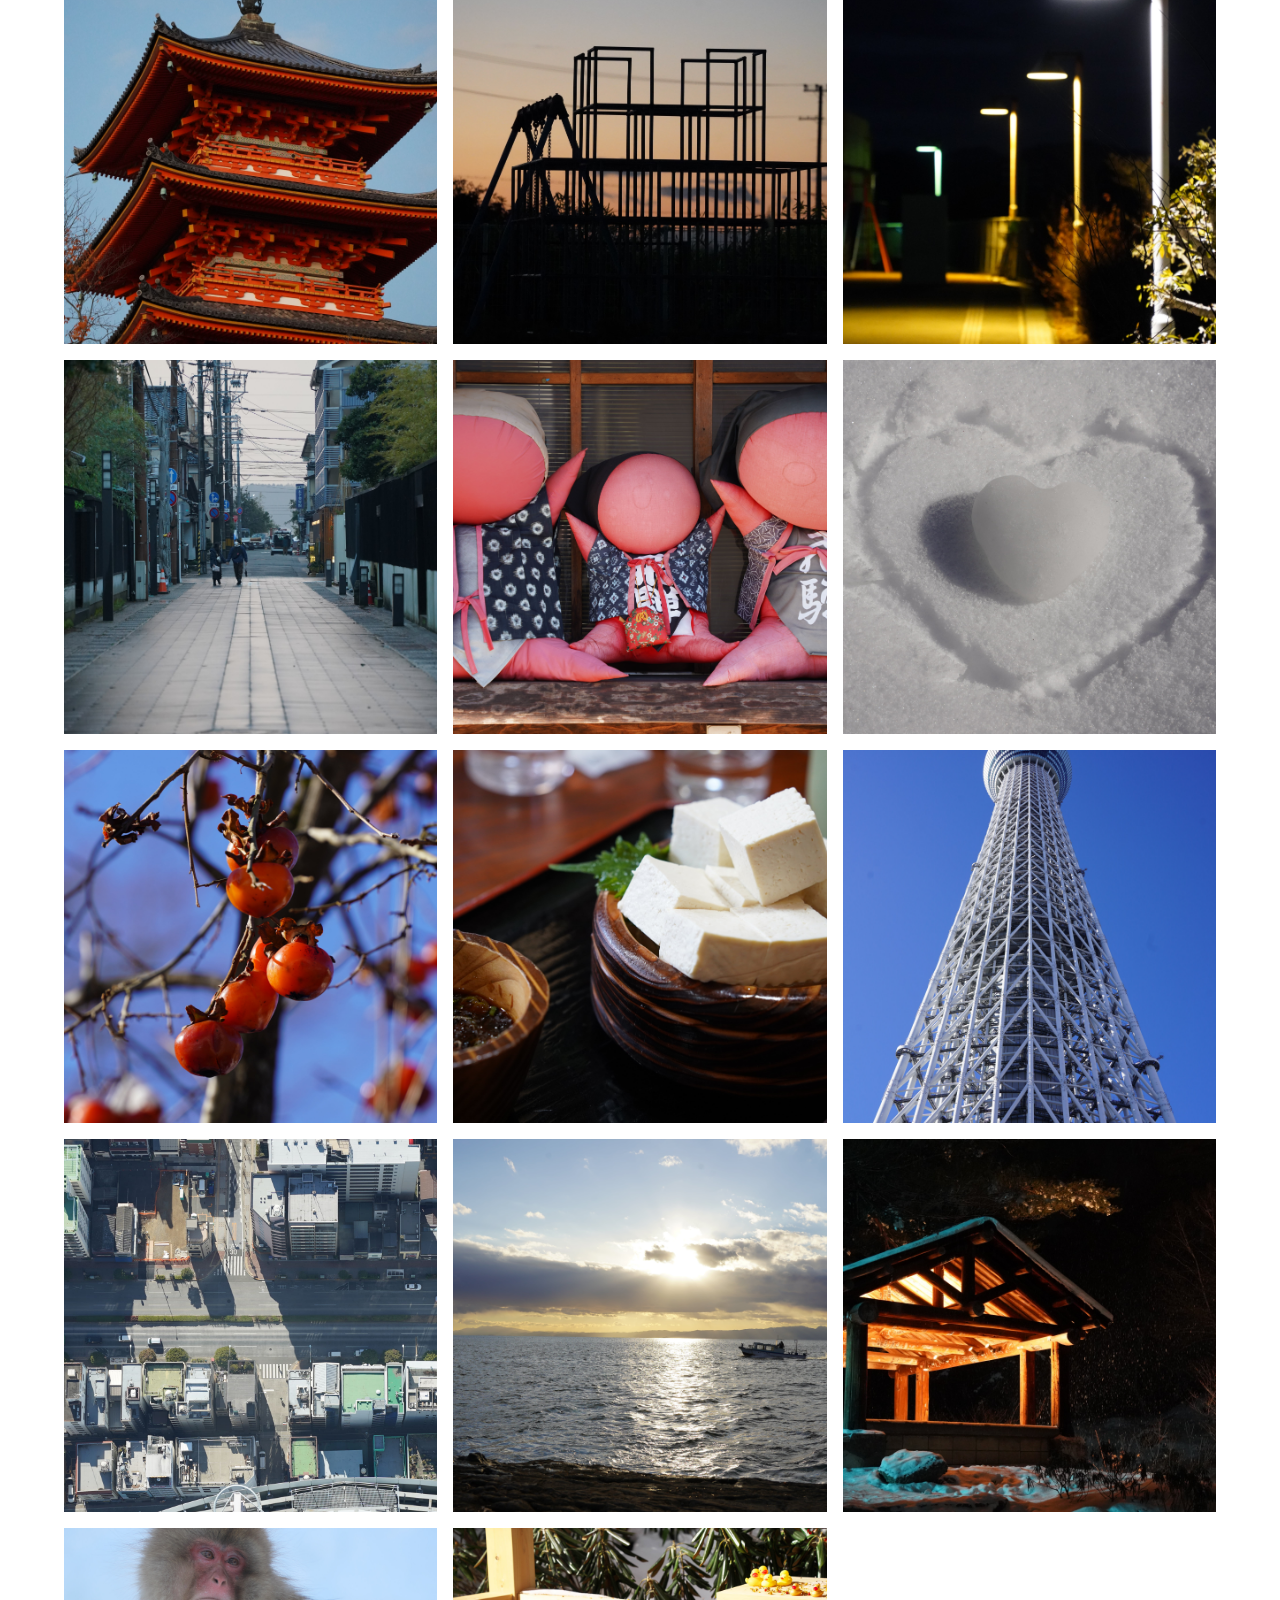
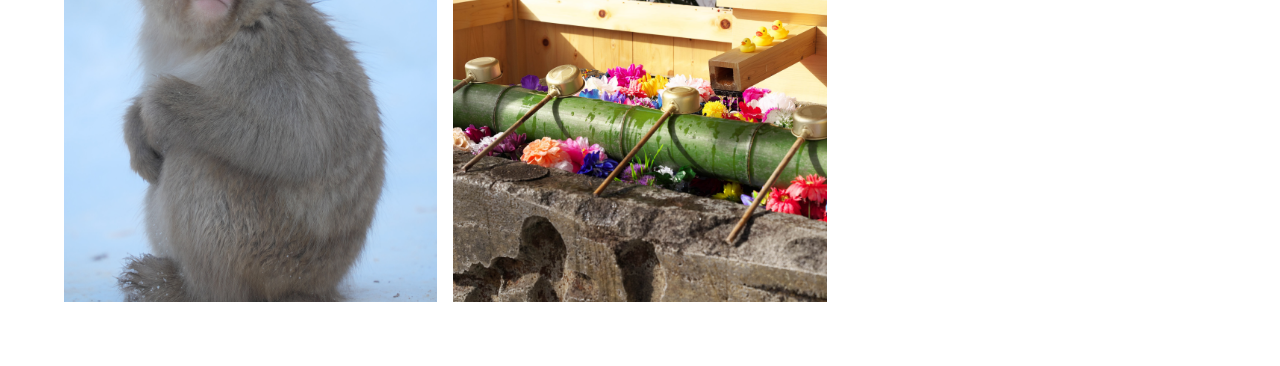
==== commit 0992cb35: "Update gallery.html" ====
--- a/public/gallery.html
+++ b/public/gallery.html
@@ -59,13 +59,13 @@
             <div class="item"><img src="../imgs/pic9.jpg"></div>
 <!--                 <div class="item"><img src="../imgs/pic10.jpg"></div> -->
             <div class="item"><img src="../imgs/pic11.jpg"></div>
-            <div class="item"><img src="../imgs/pic12.jpg"></div>
+            <!-- <div class="item"><img src="../imgs/pic12.jpg"></div> -->
             <div class="item"><img src="../imgs/pic13.jpg"></div>
 <!--                 <div class="item"><img src="../imgs/pic14.jpg"></div> -->
             <div class="item"><img src="../imgs/pic15.jpg"></div>
             <div class="item"><img src="../imgs/pic16.jpg"></div>
-            <div class="item"><img src="../imgs/pic17.jpg"></div>
-            <div class="item"><img src="../imgs/pic18.jpg"></div>
+            <!-- <div class="item"><img src="../imgs/pic17.jpg"></div> -->
+            <!-- <div class="item"><img src="../imgs/pic18.jpg"></div> -->
             <div class="item"><img src="../imgs/pic19.jpg"></div>
             <div class="item"><img src="../imgs/pic20.jpg"></div>
             <div class="item"><img src="../imgs/pic21.jpg"></div>
@@ -84,7 +84,7 @@
             <div class="item"><img src="../imgs/pic34.jpg"></div>
             <div class="item"><img src="../imgs/pic35.jpg"></div>
             <div class="item"><img src="../imgs/pic36.jpg"></div>
-            <div class="item"><img src="../imgs/pic37.jpg"></div>
+            <!-- <div class="item"><img src="../imgs/pic37.jpg"></div> -->
             <div class="item"><img src="../imgs/pic38.jpg"></div>
 <!--                 <div class="item"><img src="../imgs/pic39.jpg"></div> -->
             <div class="item"><img src="../imgs/pic40.jpg"></div>
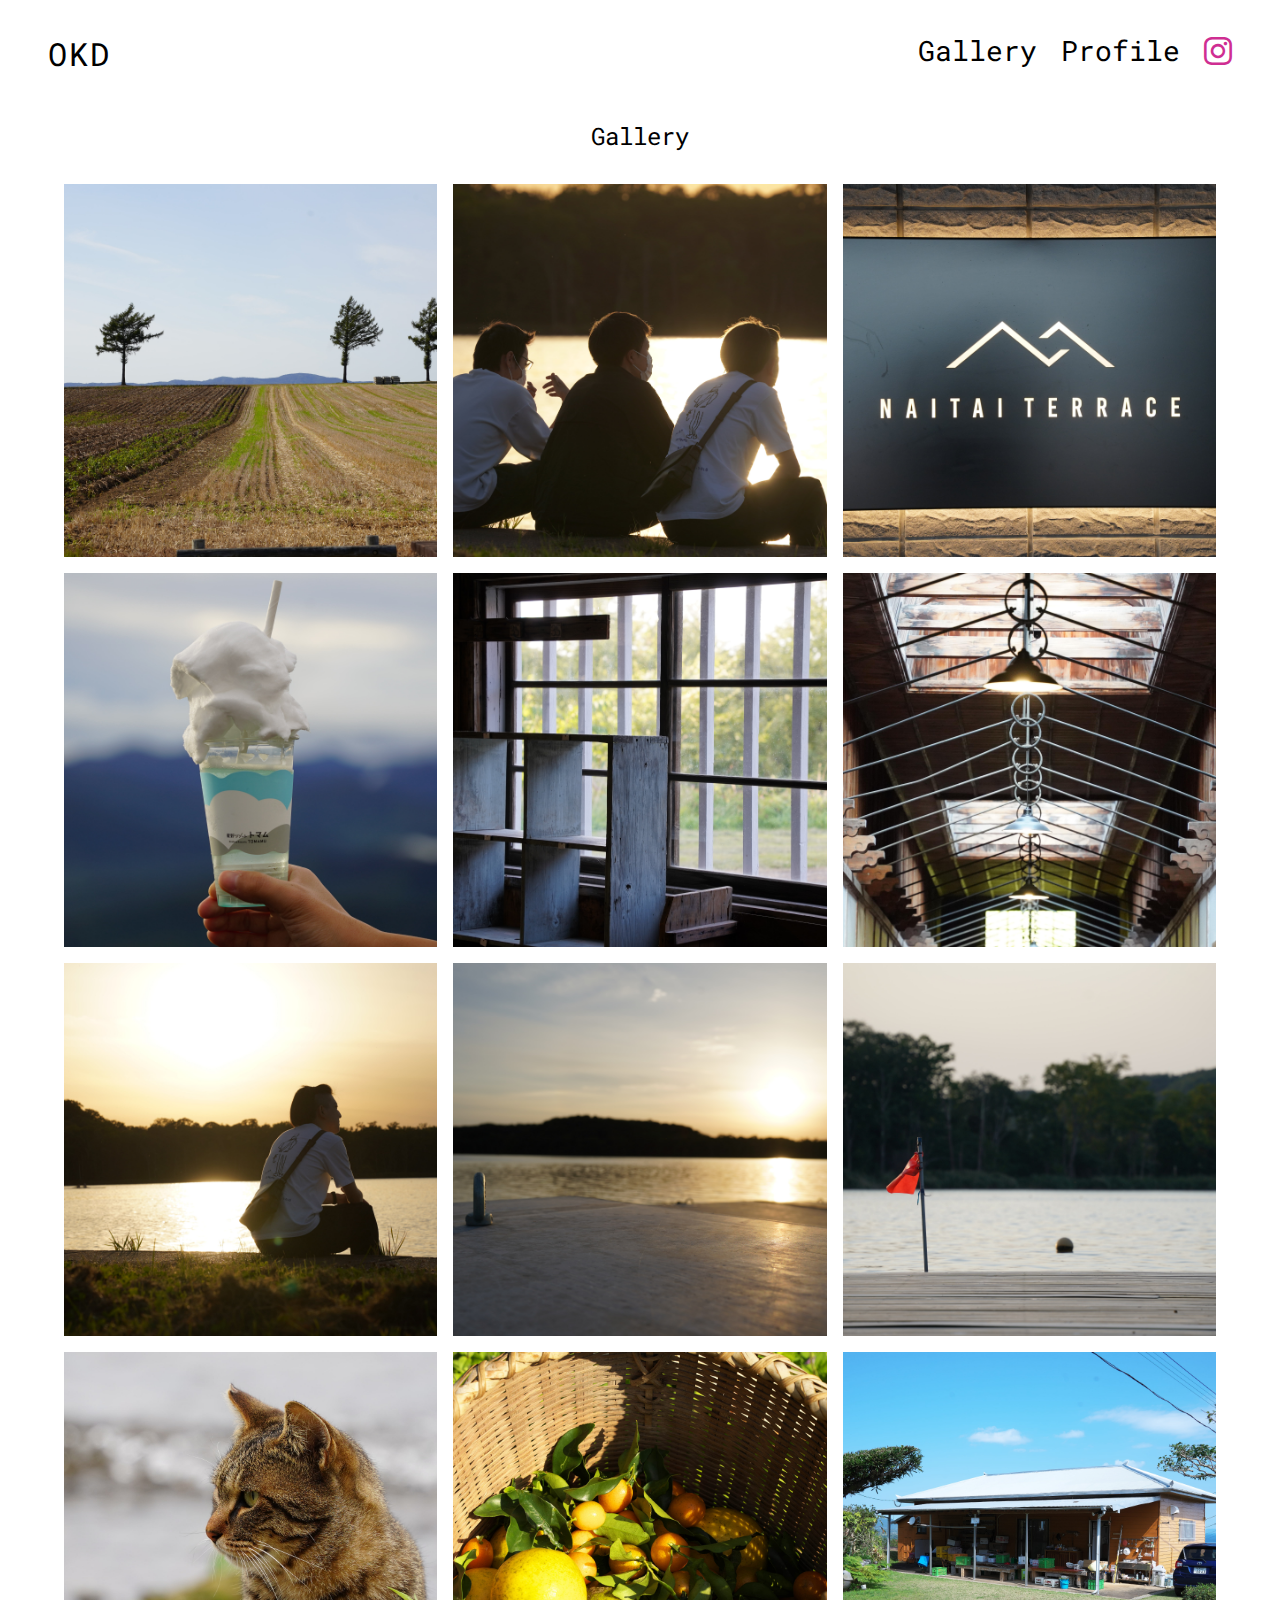
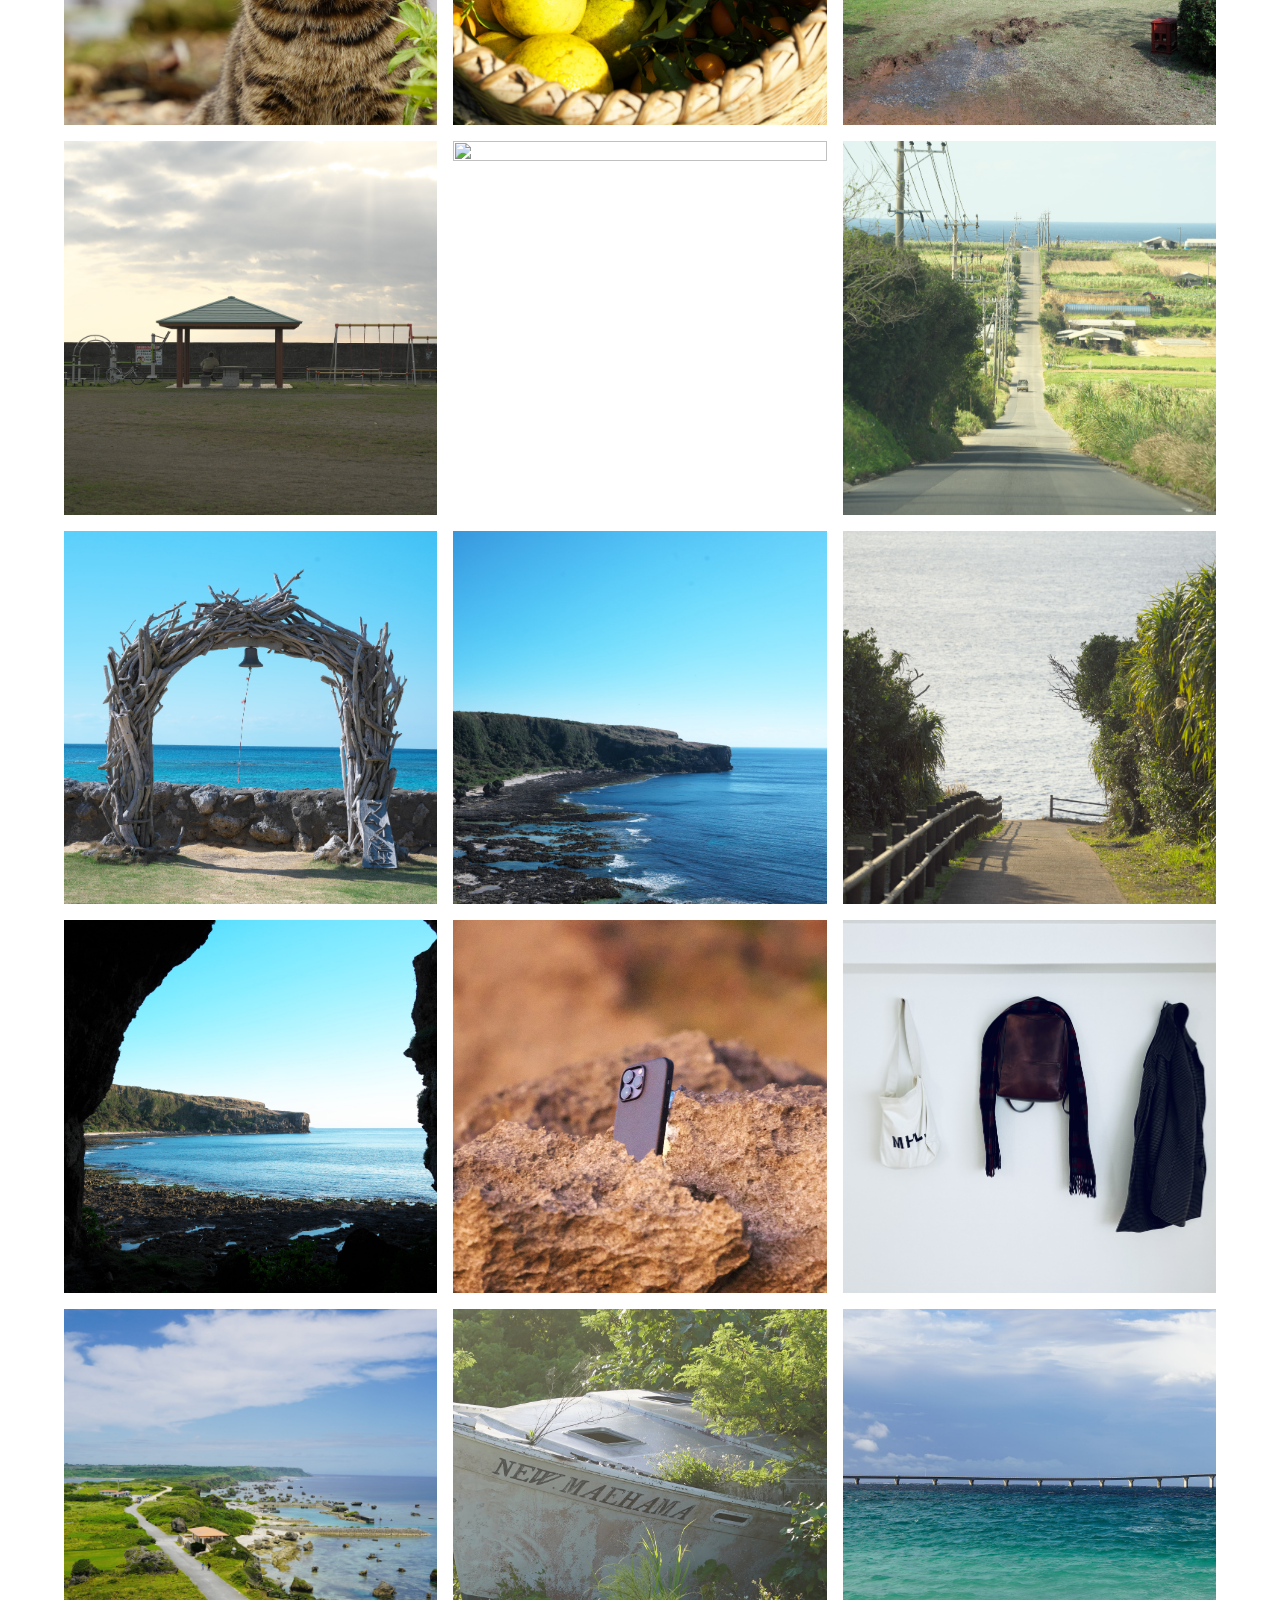
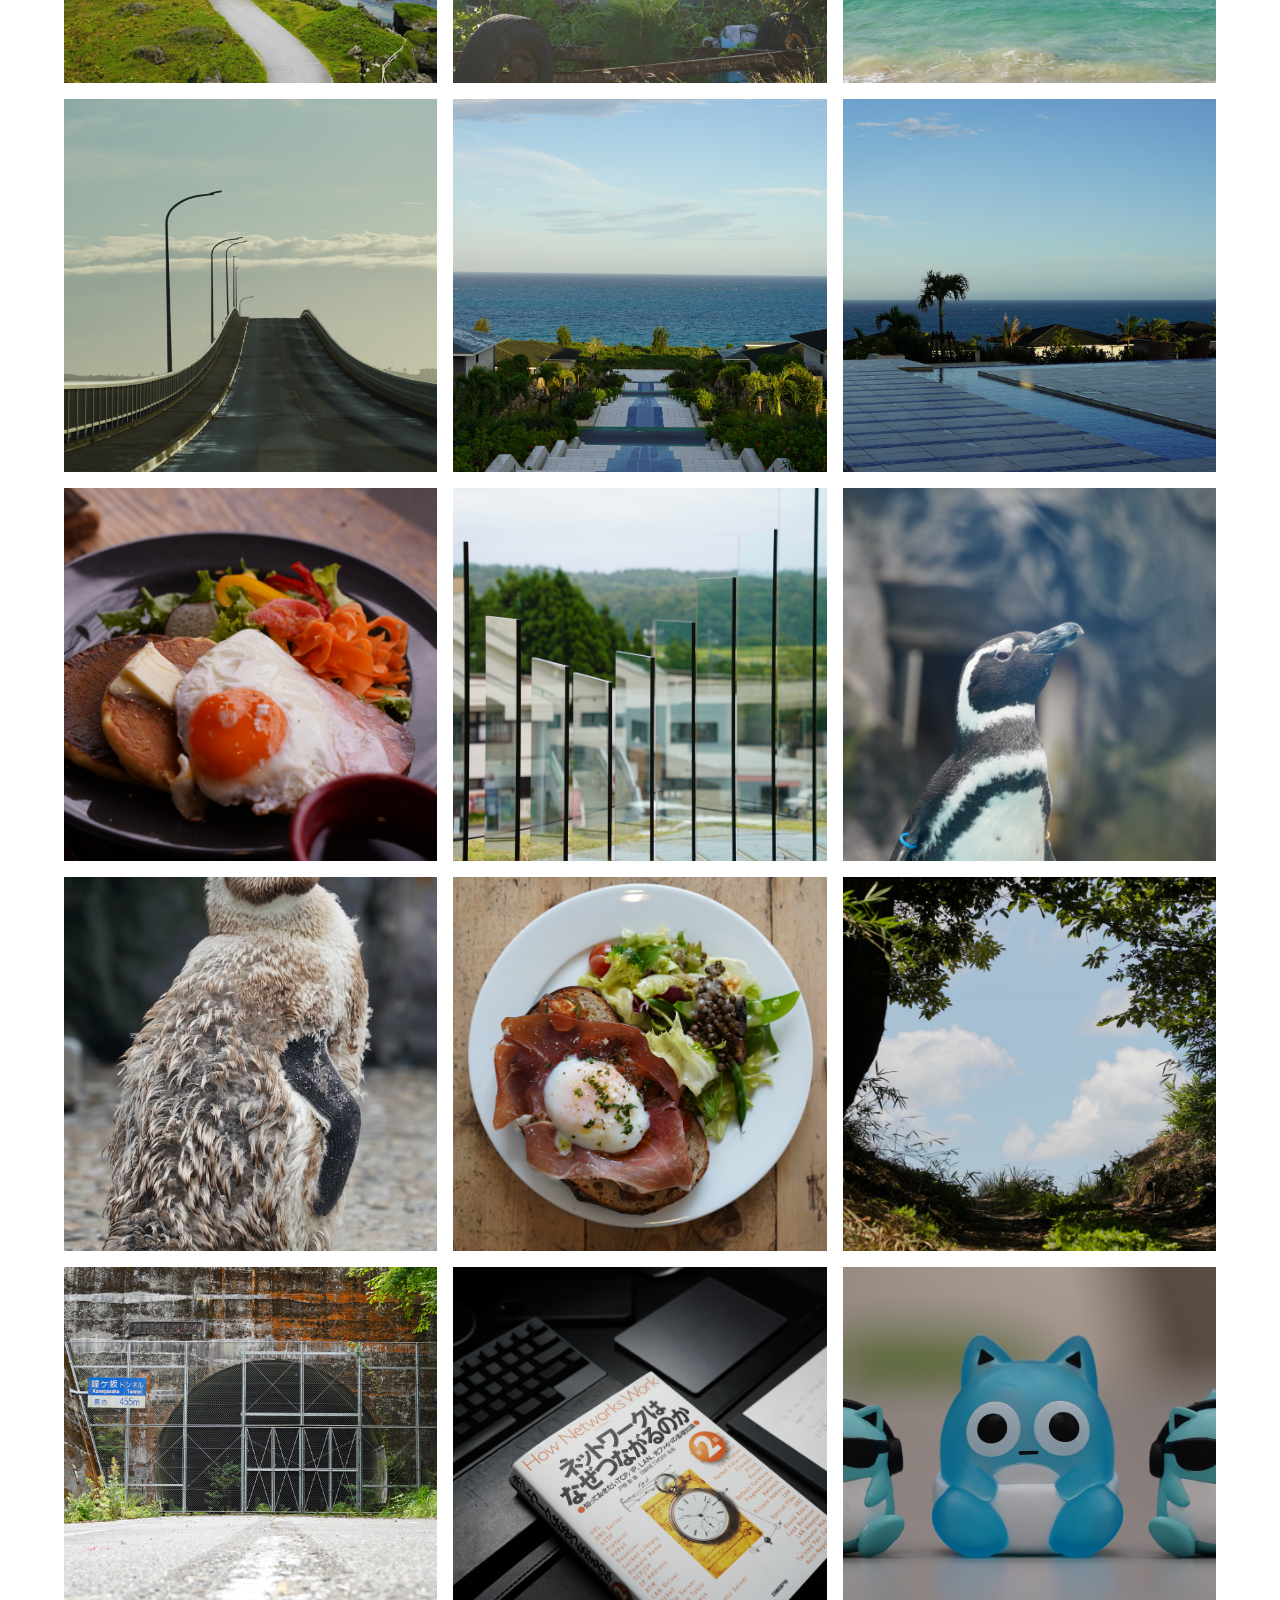
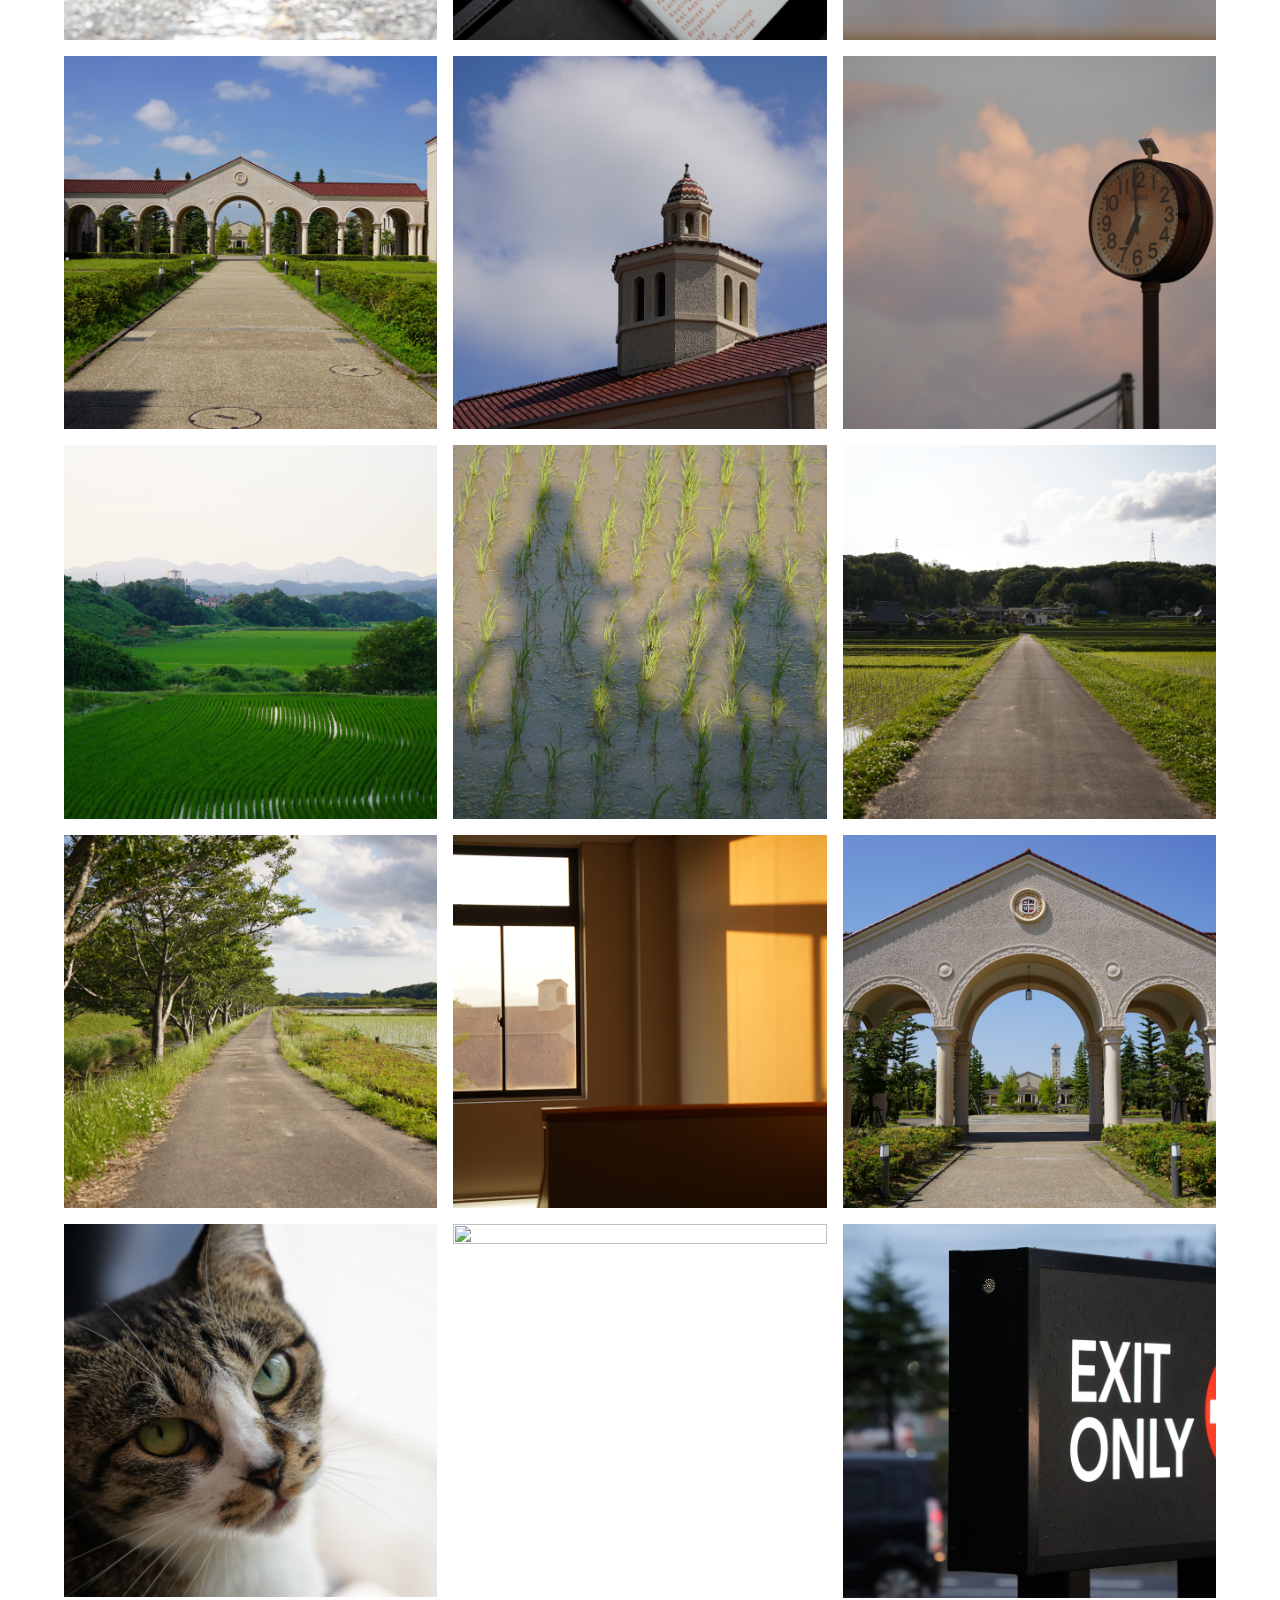
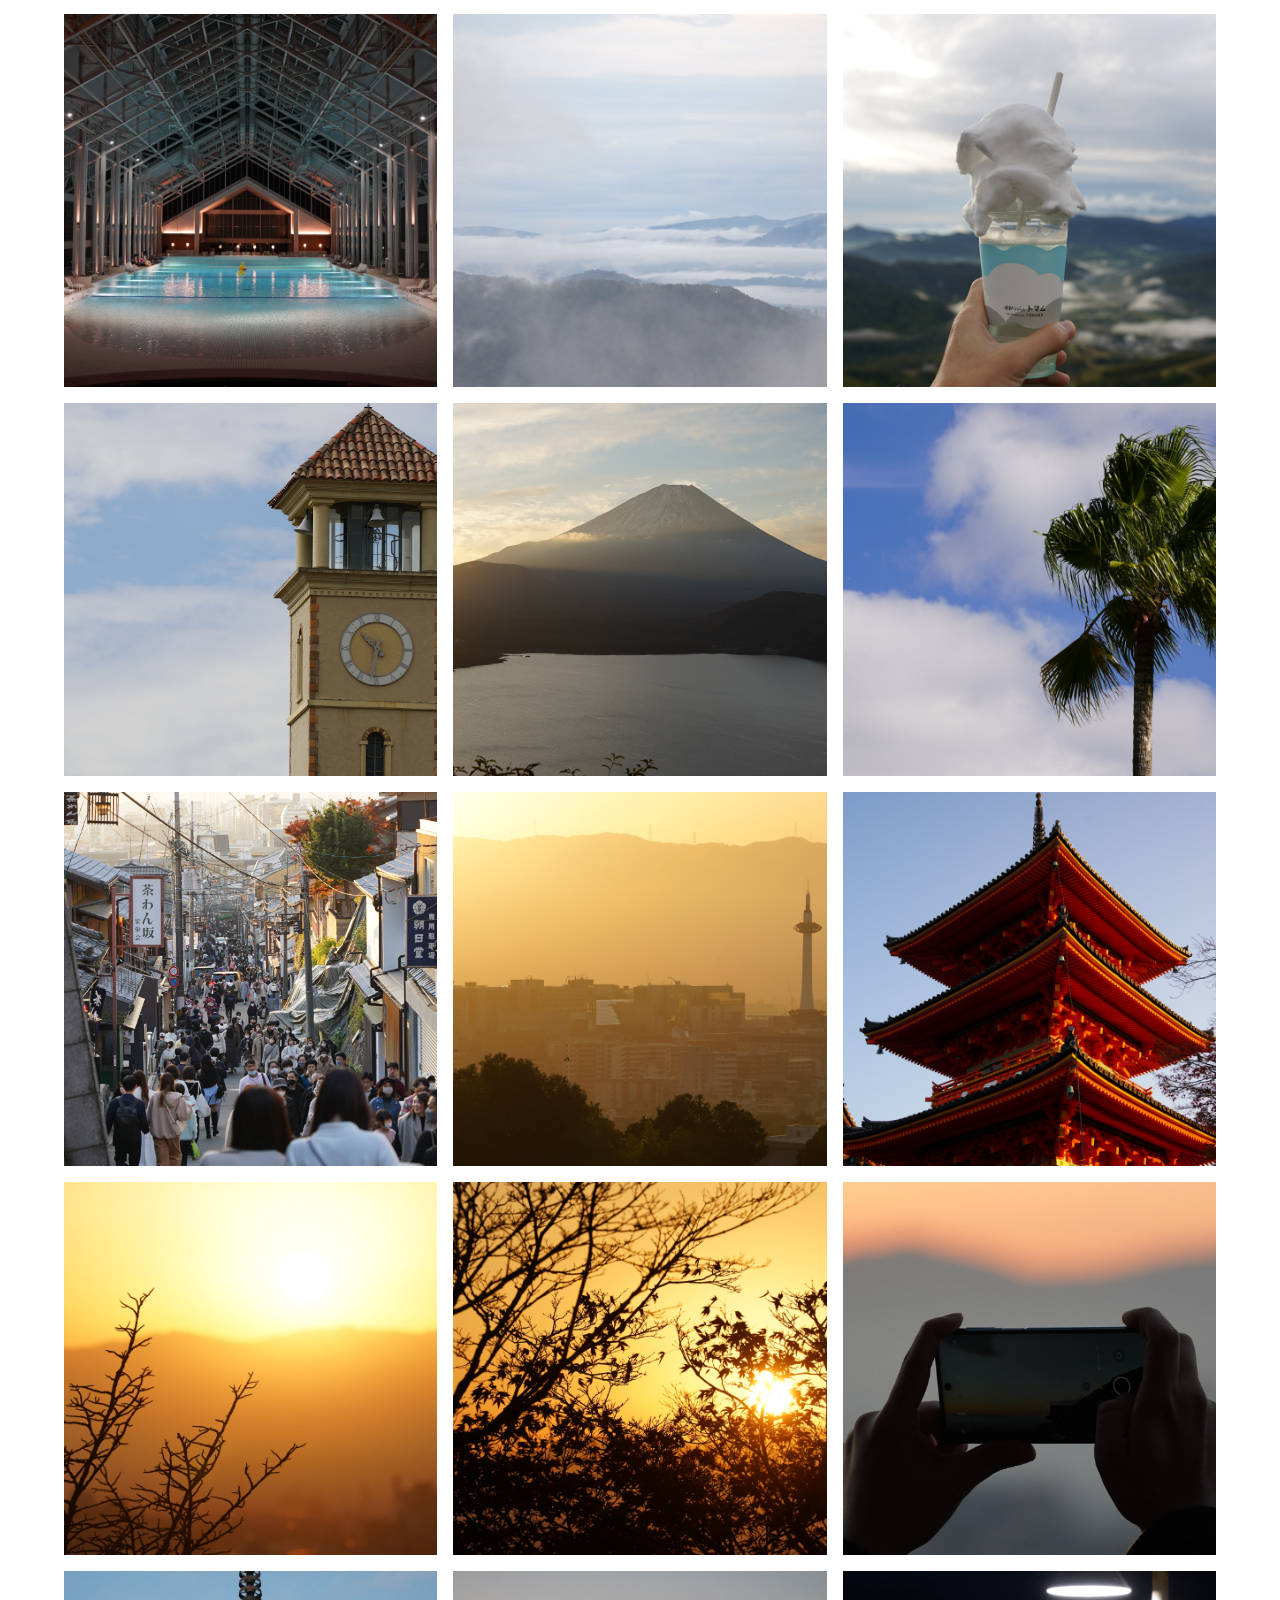
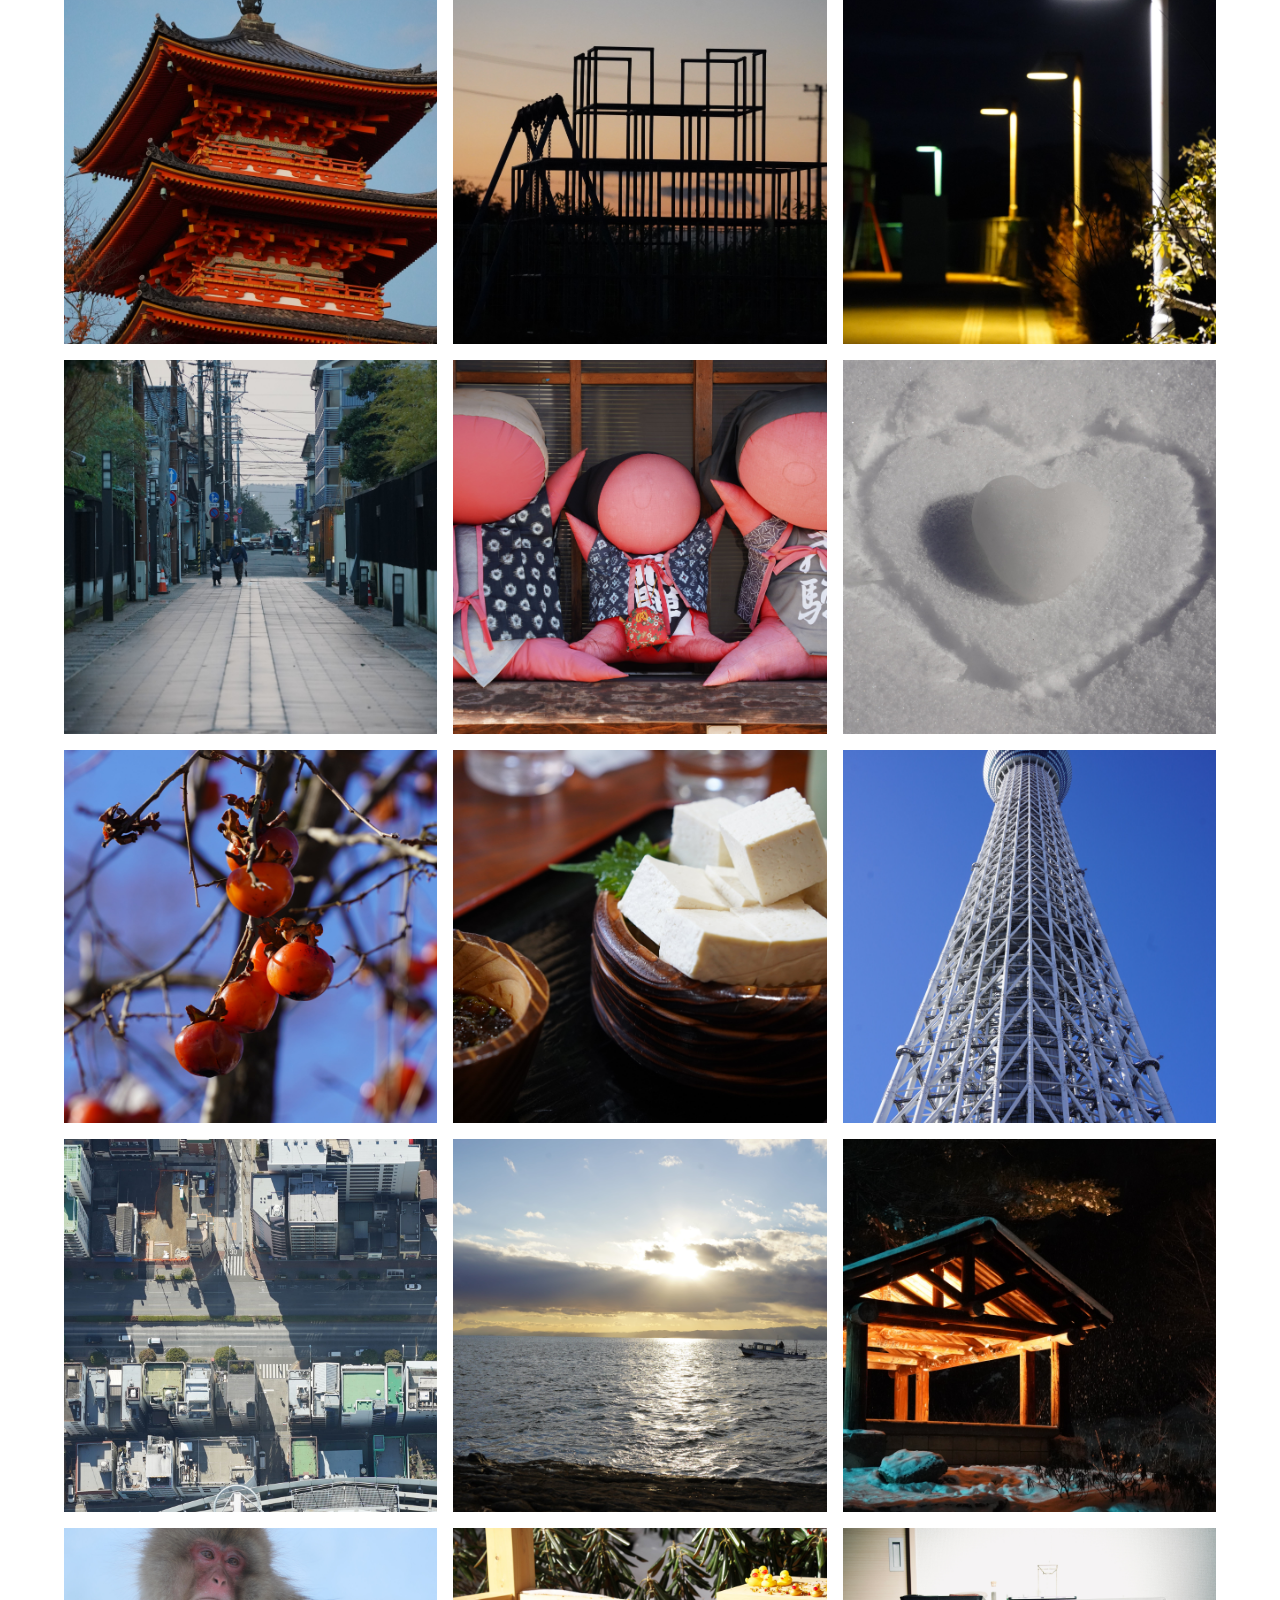
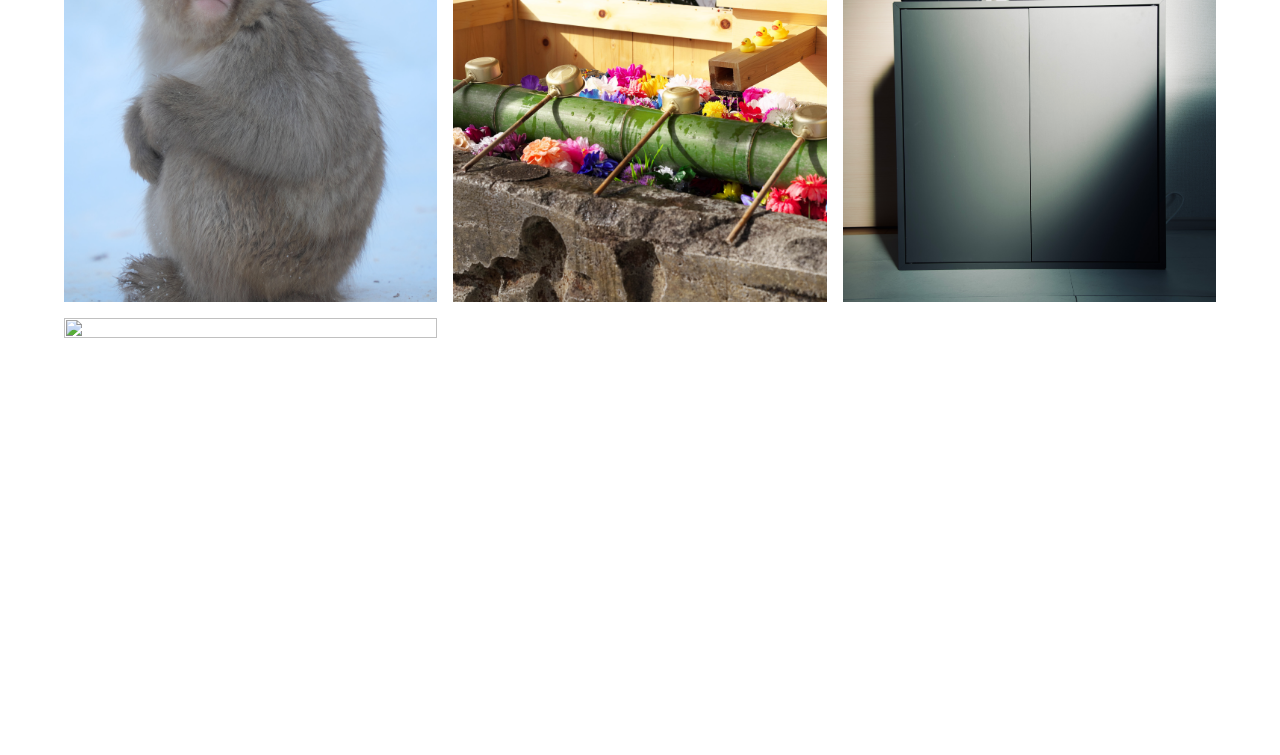
==== commit 94433f8c: "add pics" ====
--- a/public/gallery.html
+++ b/public/gallery.html
@@ -131,6 +131,8 @@
             <div class="item"><img src="../imgs/pic81.jpg"></div>
             <div class="item"><img src="../imgs/pic82.jpg"></div>
             <div class="item"><img src="../imgs/pic83.jpg"></div>
+            <div class="item"><img src="../imgs/pic84.jpg"></div>
+            <div class="item"><img src="../imgs/pic85.JPG"></div>
         </div>
     </main>
     <script src="../js/gallery.js"></script>
